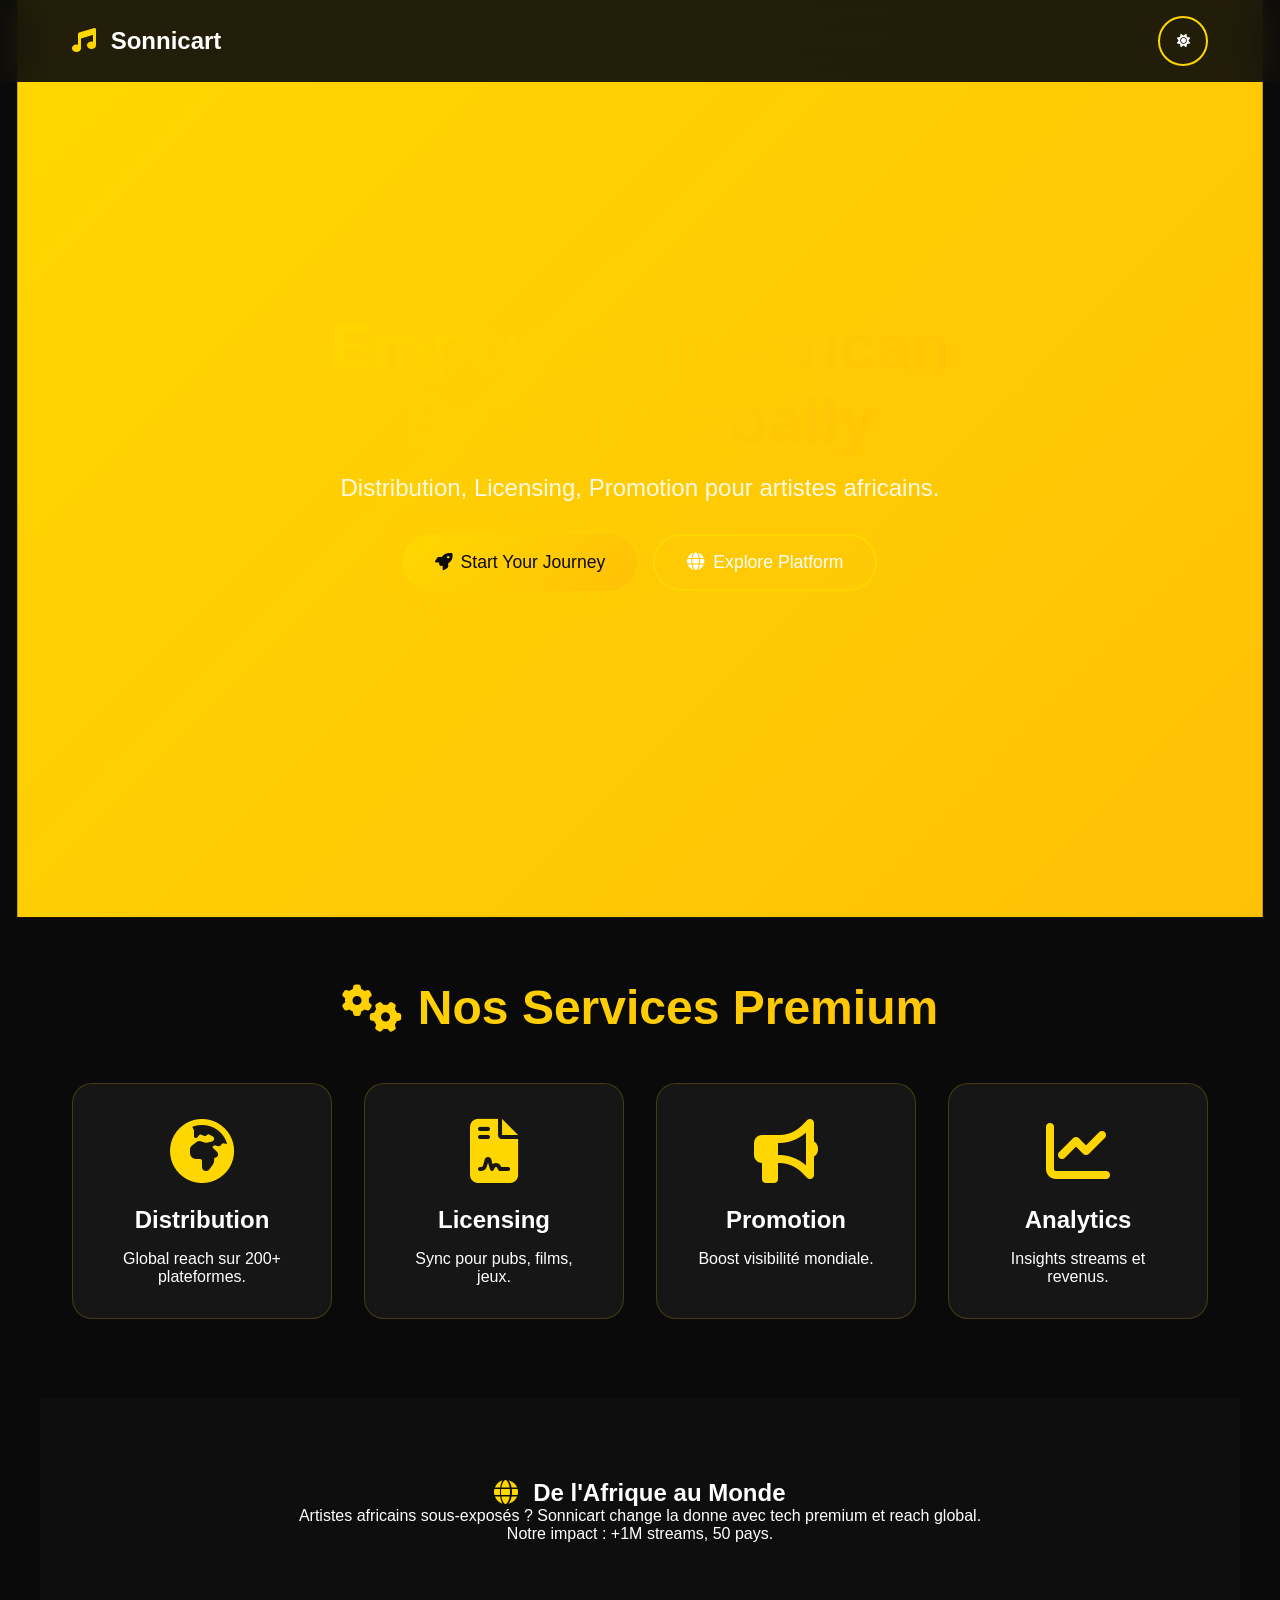
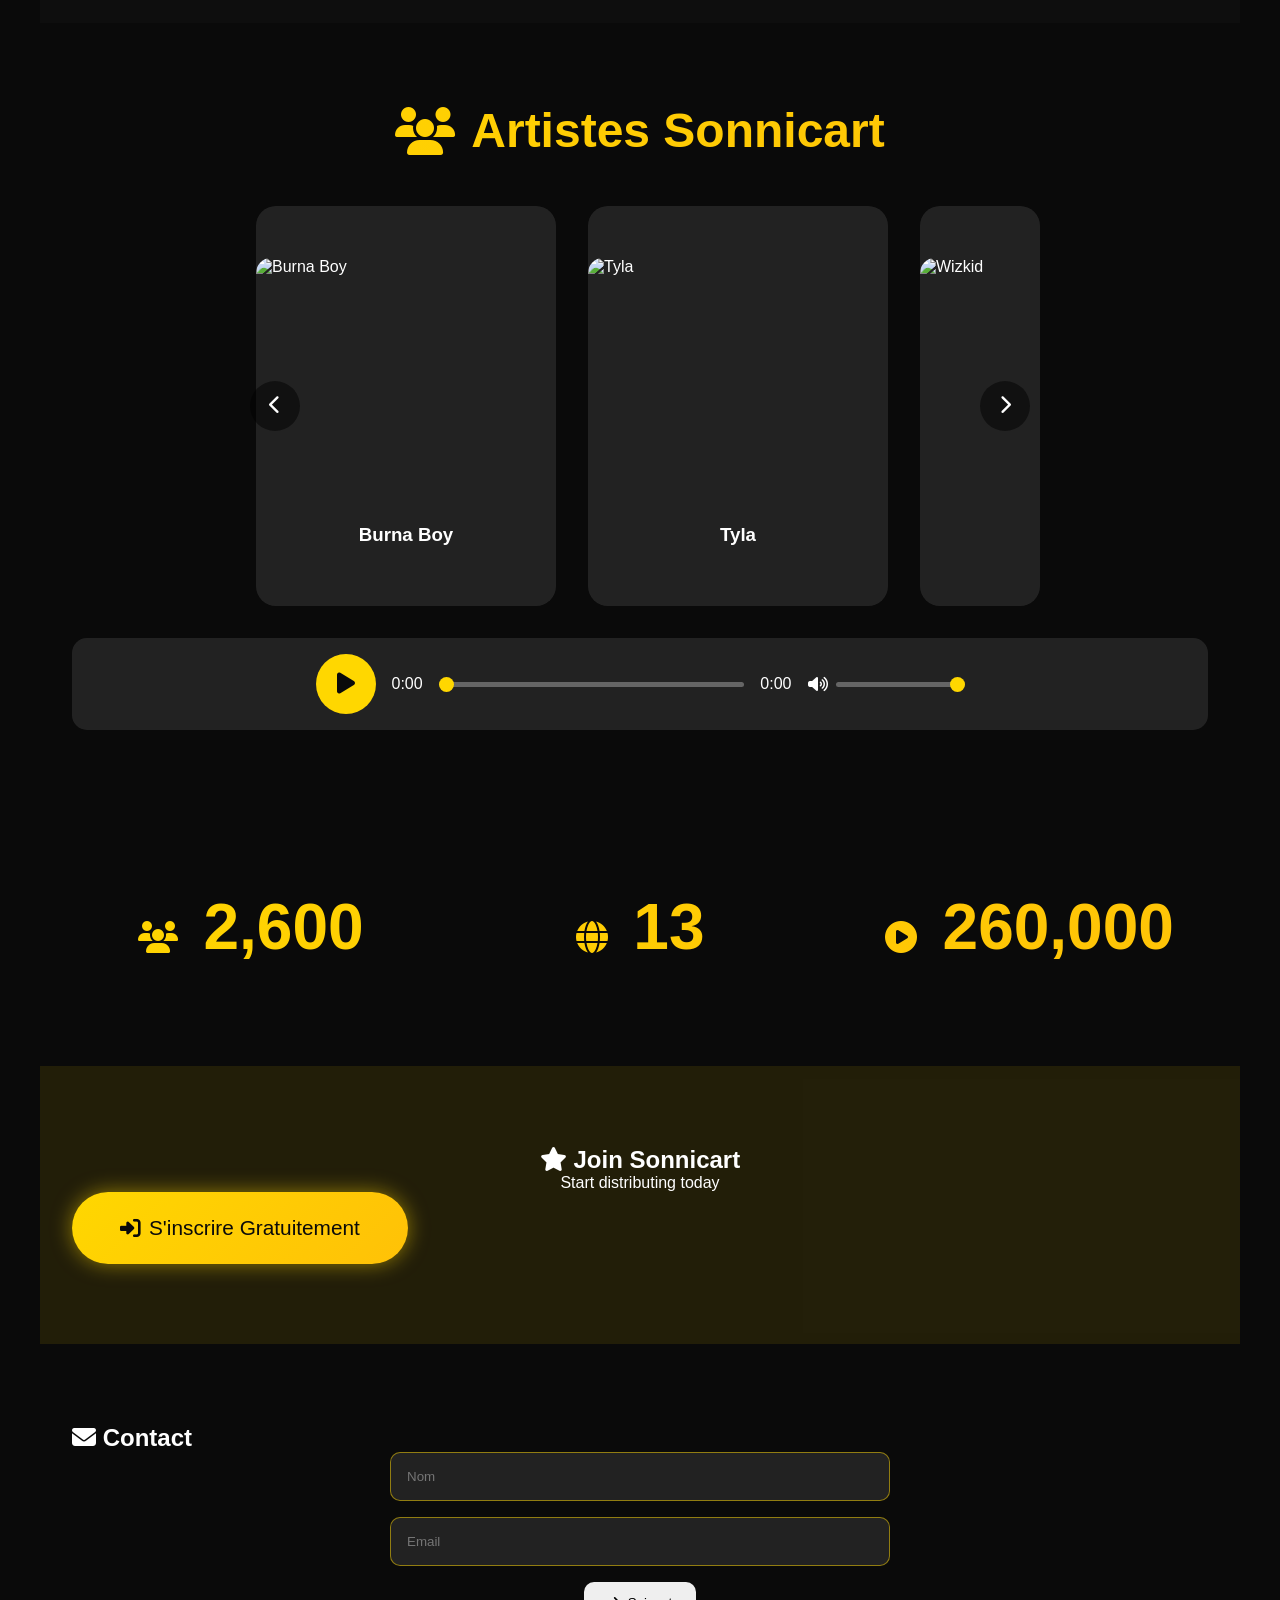
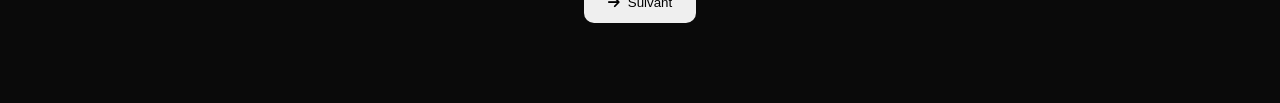
==== index.html @ bd161a3e "1st ok" ====
<!DOCTYPE html>
<html lang="fr">
<head>
    <meta charset="UTF-8">
    <meta name="viewport" content="width=device-width, initial-scale=1.0">
    <title>Sonnicart - Empowering African Sound Globally</title>
    <link rel="stylesheet" href="https://cdnjs.cloudflare.com/ajax/libs/font-awesome/6.5.1/css/all.min.css">
    <link rel="stylesheet" href="style.css">
</head>
<body>
    <!-- Loading Screen -->
    <div id="loader" class="loader">
        <i class="fas fa-music loader-icon"></i>
        <p>Sonnicart Loading...</p>
    </div>

    <!-- Header -->
    <header class="header">
        <div class="header-container">
            <h1 class="logo"><i class="fas fa-music"></i> Sonnicart</h1>
            <button id="themeToggle" class="theme-toggle">
                <i class="fas fa-moon"></i>
            </button>
        </div>
    </header>

    <!-- Hero Section -->
    <section class="hero">
        <div class="hero-bg"></div>
        <div class="hero-content">
            <h1 class="hero-title">Empowering African Sound Globally</h1>
            <p class="hero-subtitle">Distribution, Licensing, Promotion pour artistes africains.</p>
            <div class="hero-cta">
                <button class="btn-primary" onclick="scrollToSection('services')"><i class="fas fa-rocket"></i> Start Your Journey</button>
                <button class="btn-secondary" onclick="scrollToSection('showcase')"><i class="fas fa-globe"></i> Explore Platform</button>
            </div>
        </div>
    </section>

    <!-- Services -->
    <section id="services" class="services">
        <h2 class="section-title"><i class="fas fa-cogs"></i> Nos Services Premium</h2>
        <div class="services-grid">
            <div class="service-card" data-service="Distribution">
                <div class="icon"><i class="fas fa-globe-africa"></i></div>
                <h3>Distribution</h3>
                <p>Global reach sur 200+ plateformes.</p>
            </div>
            <div class="service-card" data-service="Licensing">
                <div class="icon"><i class="fas fa-file-contract"></i></div>
                <h3>Licensing</h3>
                <p>Sync pour pubs, films, jeux.</p>
            </div>
            <div class="service-card" data-service="Promotion">
                <div class="icon"><i class="fas fa-bullhorn"></i></div>
                <h3>Promotion</h3>
                <p>Boost visibilité mondiale.</p>
            </div>
            <div class="service-card" data-service="Analytics">
                <div class="icon"><i class="fas fa-chart-line"></i></div>
                <h3>Analytics</h3>
                <p>Insights streams et revenus.</p>
            </div>
        </div>
    </section>

    <!-- Storytelling -->
    <section class="story">
        <div class="story-content">
            <h2><i class="fas fa-globe"></i> De l'Afrique au Monde</h2>
            <p>Artistes africains sous-exposés ? Sonnicart change la donne avec tech premium et reach global.</p>
            <p>Notre impact : +1M streams, 50 pays.</p>
        </div>
    </section>

    <!-- Showcase -->
    <section id="showcase" class="showcase">
        <h2 class="section-title"><i class="fas fa-users"></i> Artistes Sonnicart</h2>
        <div class="carousel">
            <button class="carousel-prev"><i class="fas fa-chevron-left"></i></button>
            <div class="carousel-track" id="carouselTrack"></div>
            <button class="carousel-next"><i class="fas fa-chevron-right"></i></button>
        </div>
        <div class="audio-player">
            <audio id="audioPlayer" preload="metadata">
                <source src="https://www.soundhelix.com/examples/mp3/SoundHelix-Song-1.mp3" type="audio/mpeg">
            </audio>
            <div class="player-controls">
                <button id="playBtn"><i class="fas fa-play"></i></button>
                <div class="progress">
                    <span id="currentTime">0:00</span>
                    <input type="range" id="progressBar" min="0" max="100" value="0">
                    <span id="duration">0:00</span>
                </div>
                <div class="volume"><i class="fas fa-volume-up"></i><input type="range" id="volumeBar" min="0" max="1" step="0.1" value="1"></div>
            </div>
        </div>
    </section>

    <!-- Stats -->
    <section class="stats">
        <div class="stats-grid">
            <div class="stat">
                <span class="stat-number" data-target="10000"><i class="fas fa-users"></i> 0</span>
                <p>+ Artistes</p>
            </div>
            <div class="stat">
                <span class="stat-number" data-target="50"><i class="fas fa-globe"></i> 0</span>
                <p>+ Pays</p>
            </div>
            <div class="stat">
                <span class="stat-number" data-target="1000000"><i class="fas fa-play-circle"></i> 0</span>
                <p>+ Streams</p>
            </div>
        </div>
    </section>

    <!-- CTA -->
    <section class="cta">
        <h2><i class="fas fa-star"></i> Join Sonnicart</h2>
        <p>Start distributing today</p>
        <button class="btn-primary large"><i class="fas fa-sign-in-alt"></i> S'inscrire Gratuitement</button>
    </section>

    <!-- Contact Form -->
    <section class="contact">
        <h2><i class="fas fa-envelope"></i> Contact</h2>
        <form id="contactForm">
            <div class="step active" data-step="1">
                <input type="text" placeholder="Nom" required>
                <input type="email" placeholder="Email" required>
            </div>
            <div class="step" data-step="2">
                <textarea placeholder="Message" required></textarea>
            </div>
            <div class="form-nav">
                <button type="button" id="prevBtn" style="display:none;"><i class="fas fa-arrow-left"></i> Précédent</button>
                <button type="button" id="nextBtn"><i class="fas fa-arrow-right"></i> Suivant</button>
                <button type="submit" id="submitBtn" style="display:none;"><i class="fas fa-paper-plane"></i> Envoyer</button>
            </div>
        </form>
    </section>

    <script src="script.js"></script>
</body>
</html>
---- style.css ----
:root {
    --gold: #FFD700;
    --gold-grad: linear-gradient(135deg, #FFD700, #FFC107);
    --black: #0A0A0A;
    --white: #FFFFFF;
    --glow: 0 0 20px rgba(255, 215, 0, 0.5);
    --text-primary: #FFFFFF;
    --bg-primary: #0A0A0A;
}
[data-theme="light"] {
    --text-primary: #0A0A0A;
    --bg-primary: #FFFFFF;
    --glow: 0 0 20px rgba(255, 215, 0, 0.3);
}

* { margin: 0; padding: 0; box-sizing: border-box; }
body { 
    font-family: 'Arial', sans-serif; 
    background: var(--bg-primary); 
    color: var(--text-primary); 
    overflow-x: hidden; 
    transition: all 0.3s ease;
}

.loader {
    position: fixed; top: 0; left: 0; width: 100%; height: 100%; background: var(--bg-primary);
    display: flex; flex-direction: column; align-items: center; justify-content: center; z-index: 9999;
    transition: opacity 0.5s ease-out;
}
.loader.hidden { opacity: 0; pointer-events: none; }
.loader-icon { font-size: 4rem; color: var(--gold); animation: spin 1s linear infinite; margin-bottom: 1rem; }
@keyframes spin { from { transform: rotate(0deg); } to { transform: rotate(360deg); } }

.header {
    position: fixed; top: 0; width: 100%; background: rgba(10,10,10,0.9); backdrop-filter: blur(20px);
    z-index: 1000; transition: all 0.3s;
}
[data-theme="light"] .header { background: rgba(255,255,255,0.9); }
.header-container { max-width: 1200px; margin: 0 auto; padding: 1rem 2rem; display: flex; justify-content: space-between; align-items: center; }
.logo { font-size: 1.5rem; font-weight: bold; }
.logo i { color: var(--gold); margin-right: 0.5rem; }
.theme-toggle {
    background: none; border: 2px solid var(--gold); color: var(--text-primary); padding: 0.5rem; border-radius: 50%;
    cursor: pointer; transition: all 0.3s; width: 50px; height: 50px; display: flex; align-items: center; justify-content: center;
}
.theme-toggle:hover { box-shadow: var(--glow); }

.hero { height: 100vh; position: relative; display: flex; align-items: center; justify-content: center; text-align: center; padding-top: 80px; }
.hero-bg {
    position: absolute; top: 0; left: 0; width: 100%; height: 100%;
    background: var(--gold-grad), radial-gradient(circle, rgba(255,215,0,0.1) 0%, transparent 70%);
    animation: bgPulse 10s ease-in-out infinite;
}
@keyframes bgPulse { 0%,100% { opacity: 1; } 50% { opacity: 0.8; transform: scale(1.05); } }
.hero-content { z-index: 2; max-width: 800px; padding: 0 20px; }
.hero-title { 
    font-size: clamp(2.5rem, 5vw, 4rem); 
    background: var(--gold-grad); 
    -webkit-background-clip: text; 
    -webkit-text-fill-color: transparent; 
    margin-bottom: 1rem; 
    animation: slideInUp 1s ease-out; 
}
.hero-subtitle { font-size: 1.5rem; margin-bottom: 2rem; opacity: 0.9; animation: slideInUp 1s ease-out 0.2s both; }
@keyframes slideInUp { from { transform: translateY(50px); opacity: 0; } }
.hero-cta { display: flex; gap: 1rem; justify-content: center; flex-wrap: wrap; }
.btn-primary, .btn-secondary {
    padding: 1rem 2rem; border: none; border-radius: 50px; font-size: 1.1rem; cursor: pointer; transition: all 0.3s;
    display: flex; align-items: center; gap: 0.5rem;
}
.btn-primary { background: var(--gold-grad); color: var(--black); box-shadow: var(--glow); }
.btn-primary:hover { transform: scale(1.05); box-shadow: 0 0 30px rgba(255,215,0,0.8); }
.btn-secondary { background: transparent; color: var(--text-primary); border: 2px solid var(--gold); }
.btn-secondary:hover { background: var(--gold); color: var(--black); }

section { padding: 5rem 2rem; max-width: 1200px; margin: 0 auto; }
.section-title { 
    font-size: 3rem; text-align: center; margin-bottom: 3rem; 
    background: var(--gold-grad); -webkit-background-clip: text; -webkit-text-fill-color: transparent;
    display: flex; align-items: center; justify-content: center; gap: 1rem;
}

.services-grid { display: grid; grid-template-columns: repeat(auto-fit, minmax(250px, 1fr)); gap: 2rem; }
.service-card {
    background: rgba(255,255,255,0.05); backdrop-filter: blur(10px); padding: 2rem; border-radius: 20px; text-align: center;
    border: 1px solid rgba(255,215,0,0.2); transition: all 0.4s; cursor: pointer;
}
.service-card:hover { transform: translateY(-10px) scale(1.02); box-shadow: var(--glow); background: rgba(255,215,0,0.1); }
.service-card .icon { font-size: 4rem; margin-bottom: 1rem; color: var(--gold); }
.service-card h3 { font-size: 1.5rem; margin-bottom: 1rem; }

.story { background: rgba(255,255,255,0.02); text-align: center; }
[data-theme="light"] .story { background: rgba(0,0,0,0.02); }
.story-content { max-width: 800px; margin: 0 auto; }
.story-content i { color: var(--gold); margin-right: 0.5rem; }

.carousel { position: relative; max-width: 800px; margin: 0 auto 2rem; overflow: hidden; border-radius: 20px; }
.carousel-track { display: flex; transition: transform 0.5s ease; }
.carousel-slide {
    min-width: 300px; height: 400px; background: rgba(255,255,255,0.1); margin: 0 1rem; border-radius: 20px;
    display: flex; flex-direction: column; align-items: center; justify-content: center; cursor: pointer;
    transition: all 0.3s;
}
.carousel-slide:hover { transform: scale(1.05); box-shadow: var(--glow); }
.carousel-slide img { width: 100%; height: 250px; object-fit: cover; border-radius: 15px; }
.carousel-slide h3 { margin: 1rem 0 0.5rem; }
.carousel-prev, .carousel-next {
    position: absolute; top: 50%; transform: translateY(-50%); background: rgba(0,0,0,0.5); color: var(--white);
    border: none; width: 50px; height: 50px; border-radius: 50%; cursor: pointer; font-size: 1.2rem;
}
.carousel-prev { left: 10px; } .carousel-next { right: 10px; }

.audio-player { background: rgba(255,255,255,0.1); padding: 1rem; border-radius: 15px; text-align: center; }
.player-controls { display: flex; align-items: center; gap: 1rem; justify-content: center; flex-wrap: wrap; }
#playBtn { font-size: 1.5rem; background: var(--gold); color: var(--black); border: none; border-radius: 50%; width: 60px; height: 60px; cursor: pointer; transition: all 0.3s; }
#playBtn:hover { transform: scale(1.1); }
.progress { display: flex; align-items: center; gap: 1rem; flex: 1; max-width: 400px; }
#progressBar, #volumeBar { flex: 1; height: 5px; background: rgba(255,255,255,0.3); border-radius: 5px; outline: none; appearance: none; }
#progressBar::-webkit-slider-thumb, #volumeBar::-webkit-slider-thumb { appearance: none; width: 15px; height: 15px; background: var(--gold); border-radius: 50%; cursor: pointer; }
.volume { display: flex; align-items: center; gap: 0.5rem; color: var(--text-primary); }

.stats { background: var(--gold-grad); -webkit-background-clip: text; -webkit-text-fill-color: transparent; text-align: center; }
.stats-grid { display: grid; grid-template-columns: repeat(auto-fit, minmax(150px, 1fr)); gap: 2rem; }
.stat-number { font-size: 4rem; font-weight: bold; display: block; }
.stat-number i { font-size: 2rem; margin-right: 0.5rem; }
.stat p { font-size: 1.2rem; opacity: 0.9; }

.cta { text-align: center; background: rgba(255,215,0,0.1); }
.cta .large { padding: 1.5rem 3rem; font-size: 1.3rem; }

.contact form { max-width: 500px; margin: 0 auto; }
.step { display: none; }
.step.active { display: block; }
.step input, .step textarea { 
    width: 100%; padding: 1rem; margin-bottom: 1rem; border: 1px solid rgba(255,215,0,0.5); 
    border-radius: 10px; background: rgba(255,255,255,0.1); color: var(--text-primary); 
    transition: all 0.3s;
}
.step input:focus, .step textarea:focus { box-shadow: var(--glow); outline: none; }
.form-nav { display: flex; gap: 1rem; justify-content: center; }
.form-nav button { padding: 0.8rem 1.5rem; border: none; border-radius: 10px; cursor: pointer; display: flex; align-items: center; gap: 0.5rem; }

@media (max-width: 768px) { 
    section { padding: 3rem 1rem; } 
    .header-container { padding: 1rem; }
    .hero { padding-top: 70px; }
}
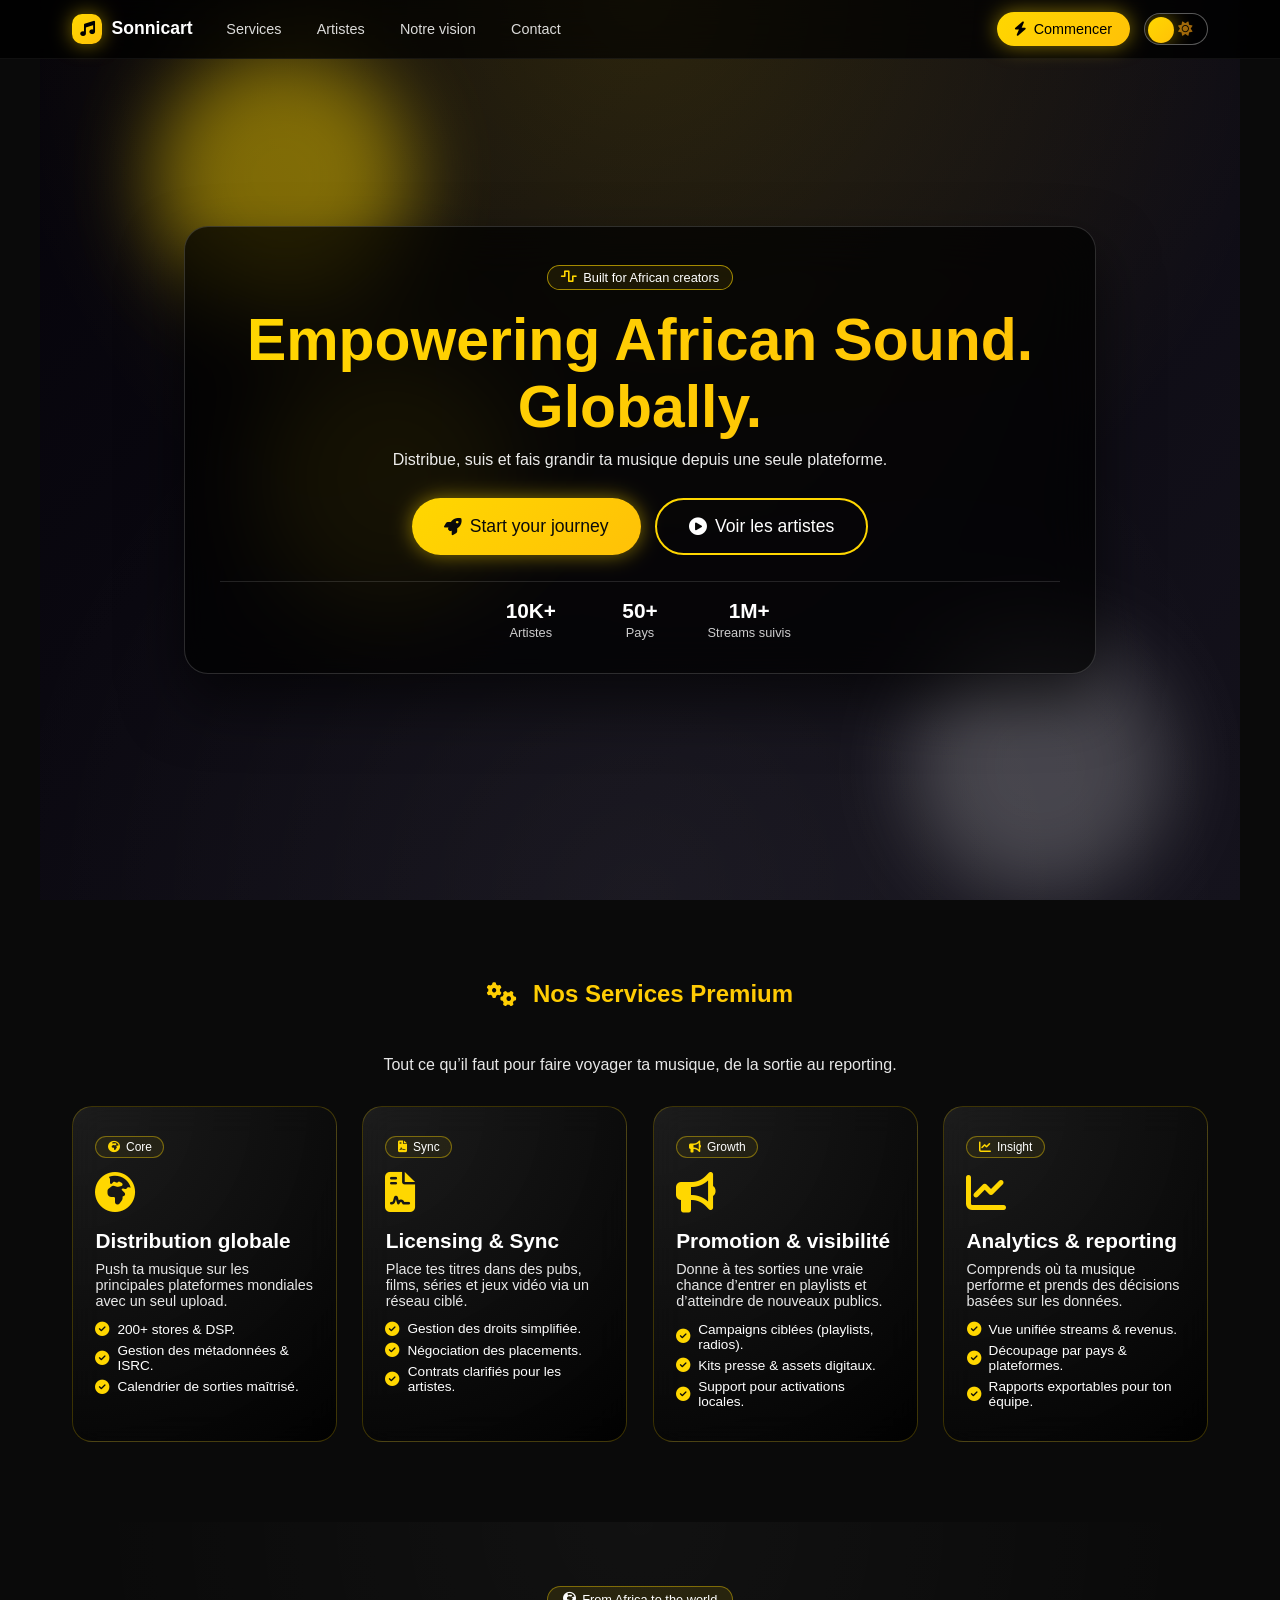
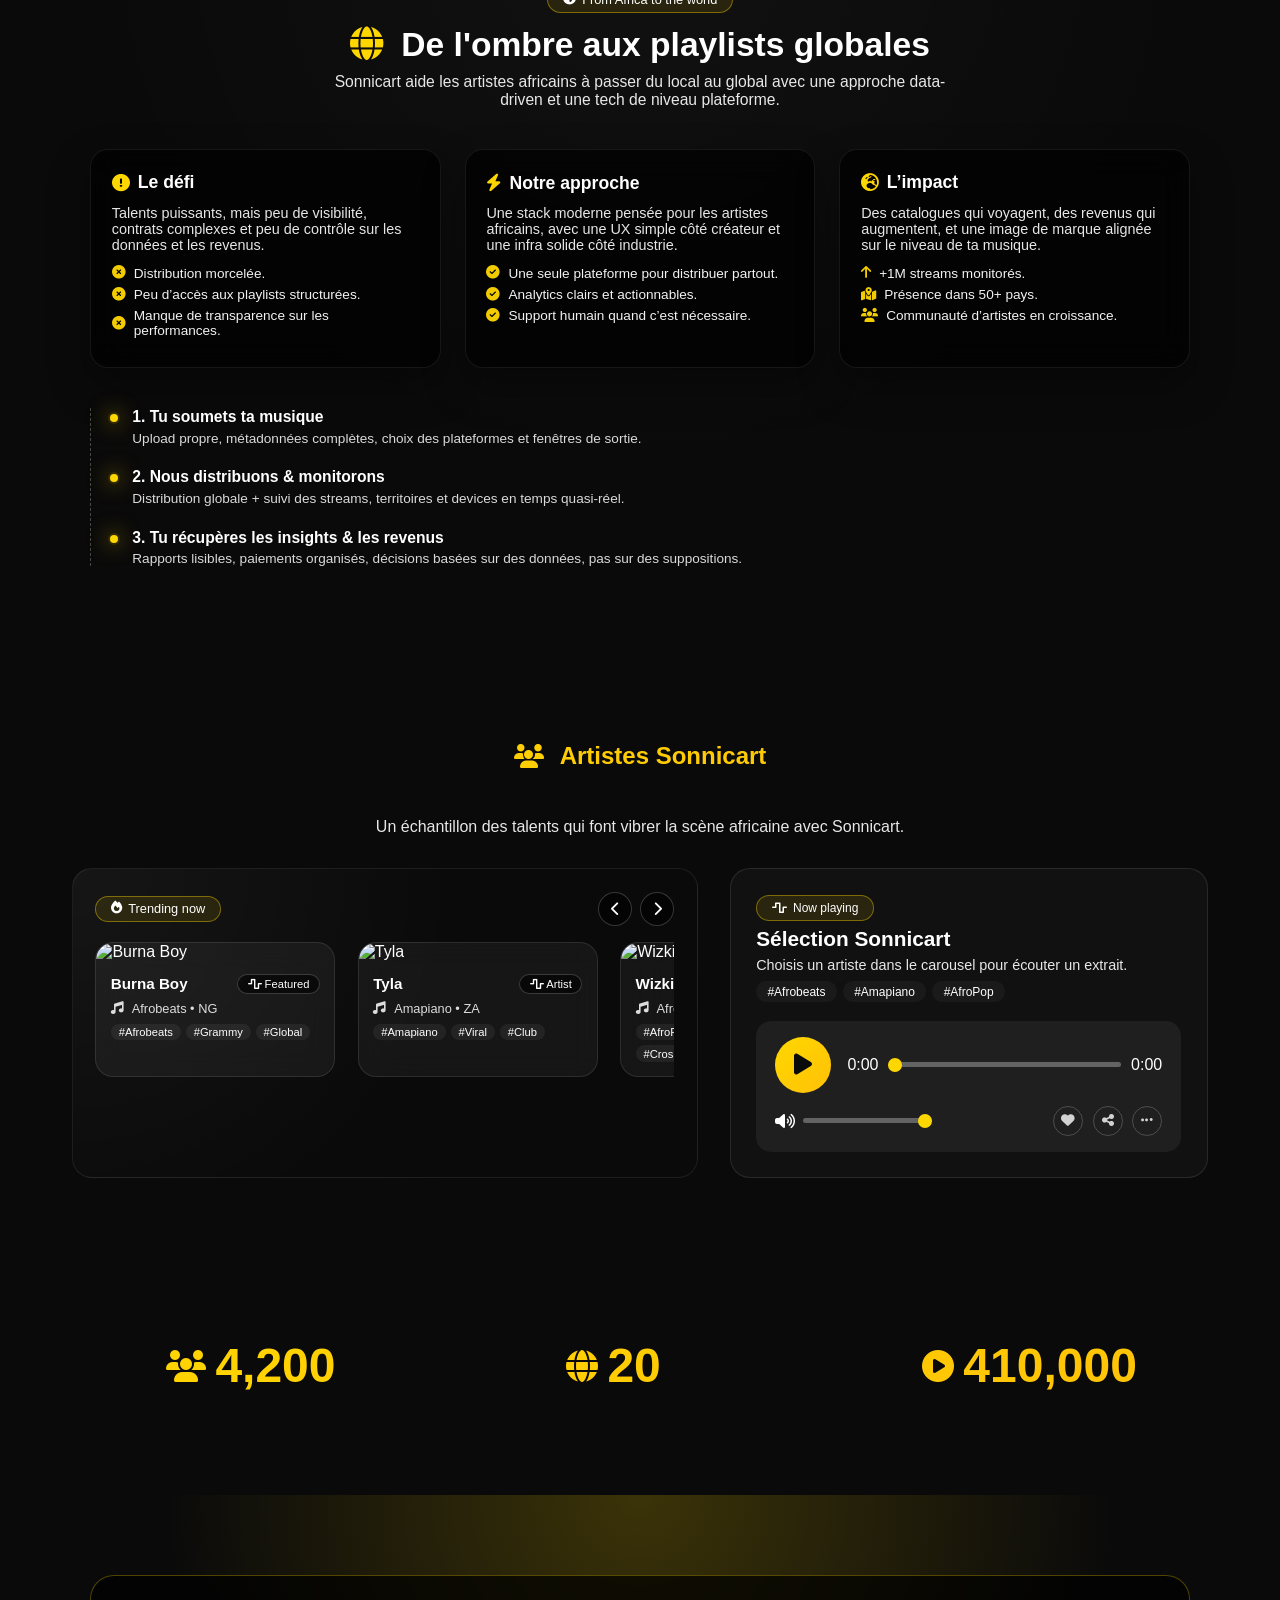
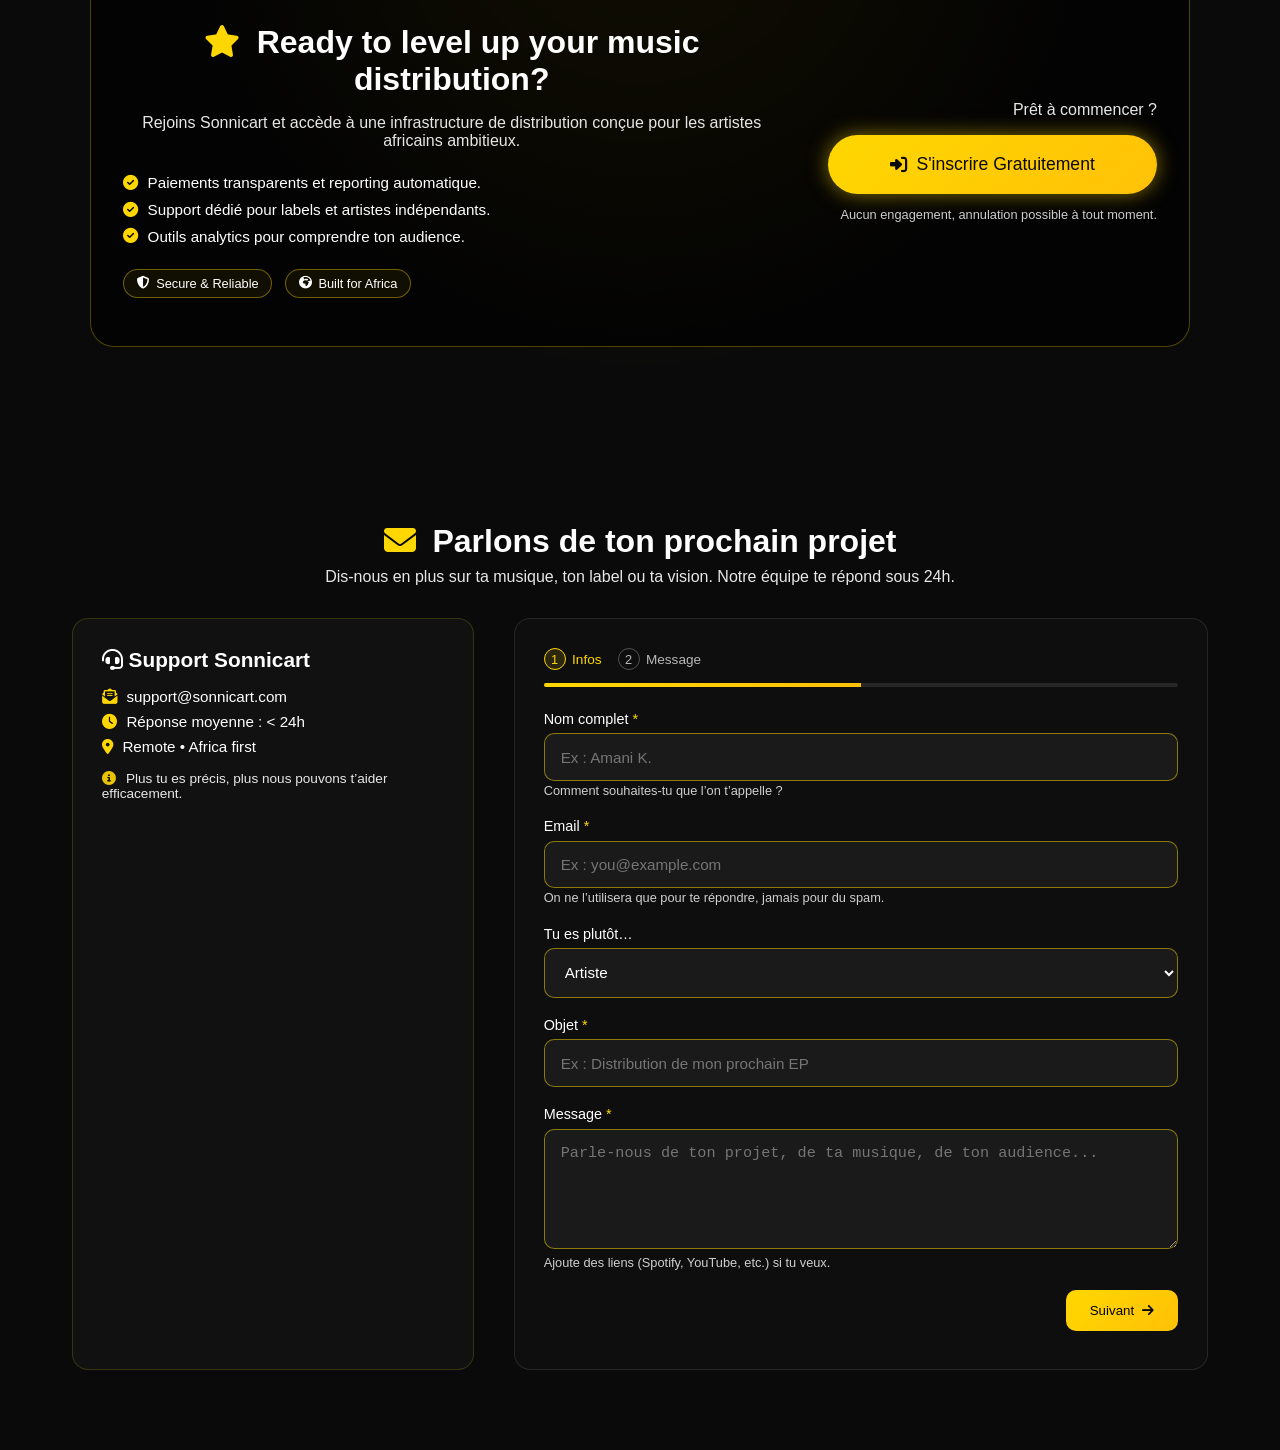
==== commit 67235ede: "2nd commit ok" ====
--- a/index.html
+++ b/index.html
@@ -16,100 +16,327 @@
 
     <!-- Header -->
     <header class="header">
-        <div class="header-container">
-            <h1 class="logo"><i class="fas fa-music"></i> Sonnicart</h1>
-            <button id="themeToggle" class="theme-toggle">
-                <i class="fas fa-moon"></i>
-            </button>
-        </div>
+    <div class="header-container">
+        <div class="header-left">
+        <h1 class="logo">
+            <span class="logo-mark"><i class="fas fa-music"></i></span>
+            <span class="logo-text">Sonnicart</span>
+        </h1>
+        <nav class="nav-links">
+            <button class="nav-link" onclick="scrollToSection('services')">Services</button>
+            <button class="nav-link" onclick="scrollToSection('showcase')">Artistes</button>
+            <button class="nav-link" onclick="scrollToSection('story')">Notre vision</button>
+            <button class="nav-link" onclick="scrollToSection('contact')">Contact</button>
+        </nav>
+        </div>
+
+        <div class="header-right">
+        <button class="nav-cta" onclick="scrollToSection('services')">
+            <i class="fas fa-bolt"></i> Commencer
+        </button>
+        <button id="themeToggle" class="theme-toggle">
+            <span class="theme-icon theme-icon-moon"><i class="fas fa-moon"></i></span>
+            <span class="theme-icon theme-icon-sun"><i class="fas fa-sun"></i></span>
+            <span class="theme-toggle-thumb"></span>
+        </button>
+
+        <!-- Bouton nav mobile (vinyle) -->
+        <button id="mobileNavToggle" class="mobile-nav-toggle">
+            <span class="vinyl">
+            <span class="vinyl-center"></span>
+            <span class="vinyl-line vinyl-line-1"></span>
+            <span class="vinyl-line vinyl-line-2"></span>
+            </span>
+        </button>
+        </div>
+    </div>
+
+    <!-- Menu mobile slide-in -->
+    <div id="mobileNav" class="mobile-nav">
+        <div class="mobile-nav-inner">
+        <div class="mobile-nav-header">
+            <span class="mobile-logo">
+            <i class="fas fa-music"></i> Sonnicart
+            </span>
+            <button id="mobileNavClose" class="mobile-nav-close">
+            <i class="fas fa-times"></i>
+            </button>
+        </div>
+        <nav class="mobile-nav-links">
+            <button class="mobile-nav-link" onclick="mobileNavigate('services')">Services</button>
+            <button class="mobile-nav-link" onclick="mobileNavigate('showcase')">Artistes</button>
+            <button class="mobile-nav-link" onclick="mobileNavigate('story')">Notre vision</button>
+            <button class="mobile-nav-link" onclick="mobileNavigate('contact')">Contact</button>
+        </nav>
+        <button class="mobile-nav-cta" onclick="mobileNavigate('services')">
+            <i class="fas fa-bolt"></i> Commencer avec Sonnicart
+        </button>
+        </div>
+    </div>
     </header>
-
     <!-- Hero Section -->
     <section class="hero">
-        <div class="hero-bg"></div>
-        <div class="hero-content">
-            <h1 class="hero-title">Empowering African Sound Globally</h1>
-            <p class="hero-subtitle">Distribution, Licensing, Promotion pour artistes africains.</p>
-            <div class="hero-cta">
-                <button class="btn-primary" onclick="scrollToSection('services')"><i class="fas fa-rocket"></i> Start Your Journey</button>
-                <button class="btn-secondary" onclick="scrollToSection('showcase')"><i class="fas fa-globe"></i> Explore Platform</button>
-            </div>
-        </div>
+    <div class="hero-bg"></div>
+
+    <!-- Blobs décoratifs -->
+    <div class="hero-blob hero-blob-1"></div>
+    <div class="hero-blob hero-blob-2"></div>
+    <div class="hero-blob hero-blob-3"></div>
+
+    <div class="hero-content">
+        <div class="hero-card">
+        <span class="hero-pill">
+            <i class="fas fa-wave-square"></i> Built for African creators
+        </span>
+        <h1 class="hero-title">Empowering African Sound. Globally.</h1>
+        <p class="hero-subtitle">
+            Distribue, suis et fais grandir ta musique depuis une seule plateforme.
+        </p>
+
+        <div class="hero-cta">
+            <button class="btn-primary" onclick="scrollToSection('services')">
+            <i class="fas fa-rocket"></i> Start your journey
+            </button>
+            <button class="btn-secondary" onclick="scrollToSection('showcase')">
+            <i class="fas fa-play-circle"></i> Voir les artistes
+            </button>
+        </div>
+
+        <div class="hero-metrics">
+            <div class="metric">
+            <span class="metric-value">10K+</span>
+            <span class="metric-label">Artistes</span>
+            </div>
+            <div class="metric">
+            <span class="metric-value">50+</span>
+            <span class="metric-label">Pays</span>
+            </div>
+            <div class="metric">
+            <span class="metric-value">1M+</span>
+            <span class="metric-label">Streams suivis</span>
+            </div>
+        </div>
+        </div>
+    </div>
     </section>
 
     <!-- Services -->
     <section id="services" class="services">
-        <h2 class="section-title"><i class="fas fa-cogs"></i> Nos Services Premium</h2>
-        <div class="services-grid">
-            <div class="service-card" data-service="Distribution">
-                <div class="icon"><i class="fas fa-globe-africa"></i></div>
-                <h3>Distribution</h3>
-                <p>Global reach sur 200+ plateformes.</p>
-            </div>
-            <div class="service-card" data-service="Licensing">
-                <div class="icon"><i class="fas fa-file-contract"></i></div>
-                <h3>Licensing</h3>
-                <p>Sync pour pubs, films, jeux.</p>
-            </div>
-            <div class="service-card" data-service="Promotion">
-                <div class="icon"><i class="fas fa-bullhorn"></i></div>
-                <h3>Promotion</h3>
-                <p>Boost visibilité mondiale.</p>
-            </div>
-            <div class="service-card" data-service="Analytics">
-                <div class="icon"><i class="fas fa-chart-line"></i></div>
-                <h3>Analytics</h3>
-                <p>Insights streams et revenus.</p>
-            </div>
-        </div>
+    <div class="services-header">
+        <h2 class="section-title">
+        <i class="fas fa-cogs"></i> Nos Services Premium
+        </h2>
+        <p>Tout ce qu’il faut pour faire voyager ta musique, de la sortie au reporting.</p>
+    </div>
+
+    <div class="services-grid">
+        <div class="service-card" data-service="Distribution">
+        <div class="service-pill"><i class="fas fa-globe-africa"></i> Core</div>
+        <div class="icon"><i class="fas fa-globe-africa"></i></div>
+        <h3>Distribution globale</h3>
+        <p>Push ta musique sur les principales plateformes mondiales avec un seul upload.</p>
+        <ul class="service-points">
+            <li><i class="fas fa-check-circle"></i> 200+ stores & DSP.</li>
+            <li><i class="fas fa-check-circle"></i> Gestion des métadonnées & ISRC.</li>
+            <li><i class="fas fa-check-circle"></i> Calendrier de sorties maîtrisé.</li>
+        </ul>
+        </div>
+
+        <div class="service-card" data-service="Licensing">
+        <div class="service-pill"><i class="fas fa-file-contract"></i> Sync</div>
+        <div class="icon"><i class="fas fa-file-contract"></i></div>
+        <h3>Licensing & Sync</h3>
+        <p>Place tes titres dans des pubs, films, séries et jeux vidéo via un réseau ciblé.</p>
+        <ul class="service-points">
+            <li><i class="fas fa-check-circle"></i> Gestion des droits simplifiée.</li>
+            <li><i class="fas fa-check-circle"></i> Négociation des placements.</li>
+            <li><i class="fas fa-check-circle"></i> Contrats clarifiés pour les artistes.</li>
+        </ul>
+        </div>
+
+        <div class="service-card" data-service="Promotion">
+        <div class="service-pill"><i class="fas fa-bullhorn"></i> Growth</div>
+        <div class="icon"><i class="fas fa-bullhorn"></i></div>
+        <h3>Promotion & visibilité</h3>
+        <p>Donne à tes sorties une vraie chance d’entrer en playlists et d’atteindre de nouveaux publics.</p>
+        <ul class="service-points">
+            <li><i class="fas fa-check-circle"></i> Campaigns ciblées (playlists, radios).</li>
+            <li><i class="fas fa-check-circle"></i> Kits presse & assets digitaux.</li>
+            <li><i class="fas fa-check-circle"></i> Support pour activations locales.</li>
+        </ul>
+        </div>
+
+        <div class="service-card" data-service="Analytics">
+        <div class="service-pill"><i class="fas fa-chart-line"></i> Insight</div>
+        <div class="icon"><i class="fas fa-chart-line"></i></div>
+        <h3>Analytics & reporting</h3>
+        <p>Comprends où ta musique performe et prends des décisions basées sur les données.</p>
+        <ul class="service-points">
+            <li><i class="fas fa-check-circle"></i> Vue unifiée streams & revenus.</li>
+            <li><i class="fas fa-check-circle"></i> Découpage par pays & plateformes.</li>
+            <li><i class="fas fa-check-circle"></i> Rapports exportables pour ton équipe.</li>
+        </ul>
+        </div>
+    </div>
     </section>
 
     <!-- Storytelling -->
     <section class="story">
-        <div class="story-content">
-            <h2><i class="fas fa-globe"></i> De l'Afrique au Monde</h2>
-            <p>Artistes africains sous-exposés ? Sonnicart change la donne avec tech premium et reach global.</p>
-            <p>Notre impact : +1M streams, 50 pays.</p>
-        </div>
+    <div class="story-inner">
+        <div class="story-header">
+        <span class="pill"><i class="fas fa-globe-africa"></i> From Africa to the world</span>
+        <h2><i class="fas fa-globe"></i> De l'ombre aux playlists globales</h2>
+        <p>
+            Sonnicart aide les artistes africains à passer du local au global avec une approche data-driven et une tech de niveau plateforme.
+        </p>
+        </div>
+
+        <div class="story-grid">
+        <div class="story-card">
+            <h3><i class="fas fa-exclamation-circle"></i> Le défi</h3>
+            <p>Talents puissants, mais peu de visibilité, contrats complexes et peu de contrôle sur les données et les revenus.</p>
+            <ul>
+            <li><i class="fas fa-times-circle"></i> Distribution morcelée.</li>
+            <li><i class="fas fa-times-circle"></i> Peu d’accès aux playlists structurées.</li>
+            <li><i class="fas fa-times-circle"></i> Manque de transparence sur les performances.</li>
+            </ul>
+        </div>
+
+        <div class="story-card">
+            <h3><i class="fas fa-bolt"></i> Notre approche</h3>
+            <p>Une stack moderne pensée pour les artistes africains, avec une UX simple côté créateur et une infra solide côté industrie.</p>
+            <ul>
+            <li><i class="fas fa-check-circle"></i> Une seule plateforme pour distribuer partout.</li>
+            <li><i class="fas fa-check-circle"></i> Analytics clairs et actionnables.</li>
+            <li><i class="fas fa-check-circle"></i> Support humain quand c’est nécessaire.</li>
+            </ul>
+        </div>
+
+        <div class="story-card">
+            <h3><i class="fas fa-globe-europe"></i> L’impact</h3>
+            <p>Des catalogues qui voyagent, des revenus qui augmentent, et une image de marque alignée sur le niveau de ta musique.</p>
+            <ul>
+            <li><i class="fas fa-arrow-up"></i> +1M streams monitorés.</li>
+            <li><i class="fas fa-map-marked-alt"></i> Présence dans 50+ pays.</li>
+            <li><i class="fas fa-users"></i> Communauté d’artistes en croissance.</li>
+            </ul>
+        </div>
+        </div>
+
+        <div class="story-timeline">
+        <div class="timeline-step">
+            <span class="dot"></span>
+            <div class="timeline-content">
+            <h4>1. Tu soumets ta musique</h4>
+            <p>Upload propre, métadonnées complètes, choix des plateformes et fenêtres de sortie.</p>
+            </div>
+        </div>
+        <div class="timeline-step">
+            <span class="dot"></span>
+            <div class="timeline-content">
+            <h4>2. Nous distribuons & monitorons</h4>
+            <p>Distribution globale + suivi des streams, territoires et devices en temps quasi-réel.</p>
+            </div>
+        </div>
+        <div class="timeline-step">
+            <span class="dot"></span>
+            <div class="timeline-content">
+            <h4>3. Tu récupères les insights & les revenus</h4>
+            <p>Rapports lisibles, paiements organisés, décisions basées sur des données, pas sur des suppositions.</p>
+            </div>
+        </div>
+        </div>
+    </div>
     </section>
 
     <!-- Showcase -->
     <section id="showcase" class="showcase">
-        <h2 class="section-title"><i class="fas fa-users"></i> Artistes Sonnicart</h2>
-        <div class="carousel">
+    <div class="showcase-header">
+        <h2 class="section-title">
+        <i class="fas fa-users"></i> Artistes Sonnicart
+        </h2>
+        <p>Un échantillon des talents qui font vibrer la scène africaine avec Sonnicart.</p>
+    </div>
+
+    <div class="showcase-layout">
+        <div class="carousel-wrapper">
+        <div class="carousel-header">
+            <span class="pill"><i class="fas fa-fire"></i> Trending now</span>
+            <div class="carousel-nav">
             <button class="carousel-prev"><i class="fas fa-chevron-left"></i></button>
-            <div class="carousel-track" id="carouselTrack"></div>
             <button class="carousel-next"><i class="fas fa-chevron-right"></i></button>
-        </div>
+            </div>
+        </div>
+
+        <div class="carousel" id="artistCarousel">
+            <div class="carousel-track" id="carouselTrack">
+            <!-- Slides injectées en JS -->
+            </div>
+        </div>
+        </div>
+
+        <div class="player-panel">
+        <div class="player-meta">
+            <span class="pill pill-small"><i class="fas fa-wave-square"></i> Now playing</span>
+            <h3 id="currentTrackTitle">Sélection Sonnicart</h3>
+            <p id="currentTrackArtist">Choisis un artiste dans le carousel pour écouter un extrait.</p>
+            <div class="player-tags" id="currentTrackTags">
+            <span>#Afrobeats</span>
+            <span>#Amapiano</span>
+            <span>#AfroPop</span>
+            </div>
+        </div>
+
         <div class="audio-player">
             <audio id="audioPlayer" preload="metadata">
-                <source src="https://www.soundhelix.com/examples/mp3/SoundHelix-Song-1.mp3" type="audio/mpeg">
+            <source src="https://www.soundhelix.com/examples/mp3/SoundHelix-Song-1.mp3" type="audio/mpeg">
             </audio>
             <div class="player-controls">
-                <button id="playBtn"><i class="fas fa-play"></i></button>
-                <div class="progress">
-                    <span id="currentTime">0:00</span>
-                    <input type="range" id="progressBar" min="0" max="100" value="0">
-                    <span id="duration">0:00</span>
-                </div>
-                <div class="volume"><i class="fas fa-volume-up"></i><input type="range" id="volumeBar" min="0" max="1" step="0.1" value="1"></div>
-            </div>
-        </div>
+            <button id="playBtn"><i class="fas fa-play"></i></button>
+            <div class="progress">
+                <span id="currentTime">0:00</span>
+                <input type="range" id="progressBar" min="0" max="100" value="0">
+                <span id="duration">0:00</span>
+            </div>
+            </div>
+            <div class="player-bottom">
+            <div class="volume">
+                <i class="fas fa-volume-up"></i>
+                <input type="range" id="volumeBar" min="0" max="1" step="0.1" value="1">
+            </div>
+            <div class="player-extra">
+                <span><i class="fas fa-heart"></i></span>
+                <span><i class="fas fa-share-alt"></i></span>
+                <span><i class="fas fa-ellipsis-h"></i></span>
+            </div>
+            </div>
+        </div>
+        </div>
+    </div>
     </section>
 
     <!-- Stats -->
     <section class="stats">
         <div class="stats-grid">
             <div class="stat">
-                <span class="stat-number" data-target="10000"><i class="fas fa-users"></i> 0</span>
+                <div class="stat-top">
+                    <span class="stat-icon"><i class="fas fa-users"></i></span>
+                    <span class="stat-number" data-target="10000">0</span>
+                </div>
                 <p>+ Artistes</p>
             </div>
             <div class="stat">
-                <span class="stat-number" data-target="50"><i class="fas fa-globe"></i> 0</span>
+                <div class="stat-top">
+                    <span class="stat-icon"><i class="fas fa-globe"></i></span>
+                    <span class="stat-number" data-target="50">0</span>
+                </div>
                 <p>+ Pays</p>
             </div>
             <div class="stat">
-                <span class="stat-number" data-target="1000000"><i class="fas fa-play-circle"></i> 0</span>
+                <div class="stat-top">
+                    <span class="stat-icon"><i class="fas fa-play-circle"></i></span>
+                    <span class="stat-number" data-target="1000000">0</span>
+                </div>
                 <p>+ Streams</p>
             </div>
         </div>
@@ -117,28 +344,108 @@
 
     <!-- CTA -->
     <section class="cta">
-        <h2><i class="fas fa-star"></i> Join Sonnicart</h2>
-        <p>Start distributing today</p>
-        <button class="btn-primary large"><i class="fas fa-sign-in-alt"></i> S'inscrire Gratuitement</button>
+    <div class="cta-inner">
+        <div class="cta-copy">
+        <h2><i class="fas fa-star"></i> Ready to level up your music distribution?</h2>
+        <p>Rejoins Sonnicart et accède à une infrastructure de distribution conçue pour les artistes africains ambitieux.</p>
+        <ul class="cta-list">
+            <li><i class="fas fa-check-circle"></i> Paiements transparents et reporting automatique.</li>
+            <li><i class="fas fa-check-circle"></i> Support dédié pour labels et artistes indépendants.</li>
+            <li><i class="fas fa-check-circle"></i> Outils analytics pour comprendre ton audience.</li>
+        </ul>
+        <div class="cta-badges">
+            <span><i class="fas fa-shield-alt"></i> Secure & Reliable</span>
+            <span><i class="fas fa-globe-africa"></i> Built for Africa</span>
+        </div>
+        </div>
+        <div class="cta-action">
+        <p class="cta-subtitle">Prêt à commencer ?</p>
+        <button class="btn-primary large">
+            <i class="fas fa-sign-in-alt"></i> S'inscrire Gratuitement
+        </button>
+        <p class="cta-note">Aucun engagement, annulation possible à tout moment.</p>
+        </div>
+    </div>
     </section>
 
     <!-- Contact Form -->
     <section class="contact">
-        <h2><i class="fas fa-envelope"></i> Contact</h2>
+    <div class="contact-header">
+        <h2><i class="fas fa-envelope"></i> Parlons de ton prochain projet</h2>
+        <p>Dis-nous en plus sur ta musique, ton label ou ta vision. Notre équipe te répond sous 24h.</p>
+    </div>
+
+    <div class="contact-layout">
+        <div class="contact-info">
+        <h3><i class="fas fa-headset"></i> Support Sonnicart</h3>
+        <ul>
+            <li><i class="fas fa-envelope-open-text"></i> support@sonnicart.com</li>
+            <li><i class="fas fa-clock"></i> Réponse moyenne : &lt; 24h</li>
+            <li><i class="fas fa-map-marker-alt"></i> Remote • Africa first</li>
+        </ul>
+        <p class="contact-tip"><i class="fas fa-info-circle"></i> Plus tu es précis, plus nous pouvons t’aider efficacement.</p>
+        </div>
+
+        <div class="contact-form-wrapper">
+        <div class="form-steps-indicator">
+            <div class="step-dot active" data-step-dot="1"><span>1</span> Infos</div>
+            <div class="step-dot" data-step-dot="2"><span>2</span> Message</div>
+        </div>
+        <div class="form-progress">
+            <div class="form-progress-bar" id="formProgressBar"></div>
+        </div>
+
         <form id="contactForm">
             <div class="step active" data-step="1">
-                <input type="text" placeholder="Nom" required>
-                <input type="email" placeholder="Email" required>
-            </div>
+            <div class="field-group">
+                <label>Nom complet <span>*</span></label>
+                <input type="text" id="nameInput" placeholder="Ex : Amani K." required>
+                <small class="field-hint">Comment souhaites-tu que l’on t’appelle ?</small>
+            </div>
+            <div class="field-group">
+                <label>Email <span>*</span></label>
+                <input type="email" id="emailInput" placeholder="Ex : you@example.com" required>
+                <small class="field-hint">On ne l’utilisera que pour te répondre, jamais pour du spam.</small>
+            </div>
+            <div class="field-group">
+                <label>Tu es plutôt…</label>
+                <select id="roleSelect">
+                <option value="artist">Artiste</option>
+                <option value="label">Label</option>
+                <option value="manager">Manager</option>
+                <option value="other">Autre</option>
+                </select>
+            </div>
+            </div>
+
             <div class="step" data-step="2">
-                <textarea placeholder="Message" required></textarea>
-            </div>
+            <div class="field-group">
+                <label>Objet <span>*</span></label>
+                <input type="text" id="subjectInput" placeholder="Ex : Distribution de mon prochain EP" required>
+            </div>
+            <div class="field-group">
+                <label>Message <span>*</span></label>
+                <textarea id="messageInput" placeholder="Parle-nous de ton projet, de ta musique, de ton audience..." required></textarea>
+                <small class="field-hint">Ajoute des liens (Spotify, YouTube, etc.) si tu veux.</small>
+            </div>
+            </div>
+
             <div class="form-nav">
-                <button type="button" id="prevBtn" style="display:none;"><i class="fas fa-arrow-left"></i> Précédent</button>
-                <button type="button" id="nextBtn"><i class="fas fa-arrow-right"></i> Suivant</button>
-                <button type="submit" id="submitBtn" style="display:none;"><i class="fas fa-paper-plane"></i> Envoyer</button>
-            </div>
+            <button type="button" id="prevBtn" style="display:none;">
+                <i class="fas fa-arrow-left"></i> Précédent
+            </button>
+            <button type="button" id="nextBtn">
+                Suivant <i class="fas fa-arrow-right"></i>
+            </button>
+            <button type="submit" id="submitBtn" style="display:none;">
+                <i class="fas fa-paper-plane"></i> Envoyer
+            </button>
+            </div>
+
+            <p id="formStatus" class="form-status"></p>
         </form>
+        </div>
+    </div>
     </section>
 
     <script src="script.js"></script>
--- a/style.css
+++ b/style.css
@@ -31,39 +31,561 @@
 .loader-icon { font-size: 4rem; color: var(--gold); animation: spin 1s linear infinite; margin-bottom: 1rem; }
 @keyframes spin { from { transform: rotate(0deg); } to { transform: rotate(360deg); } }
 
+/* ================== Header ================== */
 .header {
-    position: fixed; top: 0; width: 100%; background: rgba(10,10,10,0.9); backdrop-filter: blur(20px);
-    z-index: 1000; transition: all 0.3s;
-}
-[data-theme="light"] .header { background: rgba(255,255,255,0.9); }
-.header-container { max-width: 1200px; margin: 0 auto; padding: 1rem 2rem; display: flex; justify-content: space-between; align-items: center; }
-.logo { font-size: 1.5rem; font-weight: bold; }
-.logo i { color: var(--gold); margin-right: 0.5rem; }
+  position: fixed;
+  top: 0;
+  width: 100%;
+  z-index: 1000;
+  transition: all 0.3s;
+  backdrop-filter: blur(20px);
+}
+
+.header-container {
+  max-width: 1200px;
+  margin: 0 auto;
+  padding: 0.75rem 2rem;
+  display: flex;
+  justify-content: space-between;
+  align-items: center;
+}
+
+/* Fond selon thème + scroll */
+.header {
+  background: radial-gradient(circle at top, rgba(0,0,0,0.65), rgba(0,0,0,0.85));
+  border-bottom: 1px solid rgba(255,255,255,0.06);
+}
+
+[data-theme="light"] .header {
+  background: rgba(255,255,255,0.9);
+  border-bottom: 1px solid rgba(15,15,30,0.06);
+}
+
+.header.scrolled {
+  background: rgba(5,5,10,0.96);
+  box-shadow: 0 12px 30px rgba(0,0,0,0.55);
+}
+
+[data-theme="light"] .header.scrolled {
+  background: rgba(255,255,255,0.98);
+  box-shadow: 0 12px 30px rgba(10,10,30,0.18);
+}
+
+/* Logo */
+.header-left {
+  display: flex;
+  align-items: center;
+  gap: 1.5rem;
+}
+
+.logo {
+  display: flex;
+  align-items: center;
+  gap: 0.6rem;
+  font-size: 1.1rem;
+  font-weight: 600;
+}
+
+.logo-mark {
+  width: 30px;
+  height: 30px;
+  border-radius: 10px;
+  background: var(--gold-grad);
+  display: flex;
+  align-items: center;
+  justify-content: center;
+  color: #000;
+  box-shadow: var(--glow);
+  font-size: 0.95rem;
+}
+
+/* Nav links */
+.nav-links {
+  display: flex;
+  gap: 1rem;
+}
+
+.nav-link {
+  background: transparent;
+  border: none;
+  color: var(--text-primary);
+  font-size: 0.9rem;
+  opacity: 0.85;
+  cursor: pointer;
+  padding: 0.4rem 0.6rem;
+  border-radius: 999px;
+  transition: all 0.25s;
+}
+
+.nav-link:hover {
+  opacity: 1;
+  background: rgba(255,255,255,0.08);
+}
+
+[data-theme="light"] .nav-link:hover {
+  background: rgba(0,0,0,0.04);
+}
+
+/* CTA bouton */
+.header-right {
+  display: flex;
+  align-items: center;
+  gap: 0.9rem;
+}
+
+.nav-cta {
+  padding: 0.55rem 1.1rem;
+  border-radius: 999px;
+  border: none;
+  background: var(--gold-grad);
+  color: #000;
+  font-size: 0.9rem;
+  display: flex;
+  align-items: center;
+  gap: 0.4rem;
+  cursor: pointer;
+  box-shadow: var(--glow);
+  transition: all 0.25s;
+}
+
+.nav-cta:hover {
+  transform: translateY(-1px);
+  box-shadow: 0 0 26px rgba(255,215,0,0.9);
+}
+
+/* Theme toggle pill */
 .theme-toggle {
-    background: none; border: 2px solid var(--gold); color: var(--text-primary); padding: 0.5rem; border-radius: 50%;
-    cursor: pointer; transition: all 0.3s; width: 50px; height: 50px; display: flex; align-items: center; justify-content: center;
-}
-.theme-toggle:hover { box-shadow: var(--glow); }
-
-.hero { height: 100vh; position: relative; display: flex; align-items: center; justify-content: center; text-align: center; padding-top: 80px; }
+  position: relative;
+  width: 64px;
+  height: 32px;
+  border-radius: 999px;
+  border: 1px solid rgba(255,255,255,0.35);
+  background: rgba(0,0,0,0.7);
+  display: flex;
+  align-items: center;
+  padding: 0 4px;
+  cursor: pointer;
+  transition: all 0.3s;
+  overflow: hidden;
+}
+
+[data-theme="light"] .theme-toggle {
+  background: rgba(255,255,255,0.9);
+  border-color: rgba(0,0,0,0.15);
+}
+
+.theme-toggle:hover {
+  box-shadow: 0 0 16px rgba(255,215,0,0.6);
+}
+
+.theme-icon {
+  width: 24px;
+  height: 24px;
+  display: flex;
+  align-items: center;
+  justify-content: center;
+  font-size: 0.9rem;
+  color: var(--text-primary);
+  opacity: 0.65;
+  transition: opacity 0.3s;
+}
+
+.theme-icon-sun i {
+  color: #f39c12;
+}
+
+.theme-icon-moon i {
+  color: #f1f2f6;
+}
+
+/* Thumb */
+.theme-toggle-thumb {
+  position: absolute;
+  width: 26px;
+  height: 26px;
+  border-radius: 50%;
+  background: var(--gold-grad);
+  top: 3px;
+  left: 3px;
+  box-shadow: var(--glow);
+  transition: transform 0.3s;
+}
+
+/* Etat light/dark via data-theme sur body */
+[data-theme="light"] .theme-toggle-thumb {
+  transform: translateX(30px);
+}
+
+[data-theme="dark"] .theme-icon-moon {
+  opacity: 1;
+}
+
+[data-theme="light"] .theme-icon-sun {
+  opacity: 1;
+}
+
+/* Responsive */
+@media (max-width: 768px) {
+  .header-container {
+    padding: 0.75rem 1rem;
+  }
+  .nav-links {
+    display: none; /* tu pourras ajouter un burger plus tard si tu veux */
+  }
+}
+
+/* Bouton nav mobile (vinyle) */
+.mobile-nav-toggle {
+  display: none;
+  background: transparent;
+  border: none;
+  cursor: pointer;
+  padding: 0;
+}
+
+.vinyl {
+  width: 30px;
+  height: 30px;
+  border-radius: 999px;
+  border: 2px solid rgba(255,255,255,0.7);
+  position: relative;
+  display: inline-flex;
+  align-items: center;
+  justify-content: center;
+  transition: transform 0.3s, box-shadow 0.3s;
+}
+
+[data-theme="light"] .vinyl {
+  border-color: rgba(0,0,0,0.7);
+}
+
+.vinyl-center {
+  width: 10px;
+  height: 10px;
+  border-radius: 999px;
+  background: var(--gold-grad);
+}
+
+.vinyl-line {
+  position: absolute;
+  width: 50%;
+  height: 2px;
+  background: rgba(255,255,255,0.7);
+  border-radius: 999px;
+}
+
+[data-theme="light"] .vinyl-line {
+  background: rgba(0,0,0,0.6);
+}
+
+.vinyl-line-1 {
+  transform: rotate(30deg);
+}
+
+.vinyl-line-2 {
+  transform: rotate(-30deg);
+}
+
+.mobile-nav-toggle:hover .vinyl {
+  transform: rotate(15deg);
+  box-shadow: 0 0 16px rgba(255,215,0,0.7);
+}
+
+/* Mobile nav panel */
+.mobile-nav {
+  position: fixed;
+  inset: 0;
+  background: rgba(0,0,0,0.5);
+  backdrop-filter: blur(10px);
+  z-index: 999;
+  display: none;
+  opacity: 0;
+  transition: opacity 0.25s;
+}
+
+.mobile-nav.open {
+  display: block;
+  opacity: 1;
+}
+
+.mobile-nav-inner {
+  position: absolute;
+  top: 0;
+  right: 0;
+  width: 78%;
+  max-width: 320px;
+  height: 100%;
+  background: rgba(10,10,15,0.98);
+  border-left: 1px solid rgba(255,255,255,0.08);
+  box-shadow: -12px 0 30px rgba(0,0,0,0.7);
+  padding: 1.4rem 1.2rem 1.8rem;
+  transform: translateX(100%);
+  transition: transform 0.25s ease-out;
+}
+
+[data-theme="light"] .mobile-nav-inner {
+  background: rgba(255,255,255,0.98);
+  border-left-color: rgba(0,0,0,0.1);
+}
+
+.mobile-nav.open .mobile-nav-inner {
+  transform: translateX(0);
+}
+
+.mobile-nav-header {
+  display: flex;
+  align-items: center;
+  justify-content: space-between;
+  margin-bottom: 1.4rem;
+}
+
+.mobile-logo {
+  font-size: 1rem;
+  font-weight: 600;
+  display: flex;
+  align-items: center;
+  gap: 0.4rem;
+}
+
+.mobile-logo i {
+  color: var(--gold);
+}
+
+.mobile-nav-close {
+  background: transparent;
+  border: none;
+  color: var(--text-primary);
+  font-size: 1.2rem;
+  cursor: pointer;
+}
+
+/* Liens mobile */
+.mobile-nav-links {
+  display: flex;
+  flex-direction: column;
+  gap: 0.6rem;
+  margin-bottom: 1.4rem;
+}
+
+.mobile-nav-link {
+  background: rgba(255,255,255,0.04);
+  border-radius: 12px;
+  border: 1px solid rgba(255,255,255,0.08);
+  padding: 0.7rem 0.8rem;
+  text-align: left;
+  font-size: 0.92rem;
+  color: var(--text-primary);
+  cursor: pointer;
+  display: flex;
+  align-items: center;
+  gap: 0.4rem;
+  transition: all 0.25s;
+}
+
+[data-theme="light"] .mobile-nav-link {
+  background: rgba(0,0,0,0.03);
+  border-color: rgba(0,0,0,0.08);
+}
+
+.mobile-nav-link:hover {
+  border-color: rgba(255,215,0,0.7);
+  box-shadow: 0 0 16px rgba(255,215,0,0.5);
+}
+
+.mobile-nav-cta {
+  width: 100%;
+  padding: 0.9rem 1rem;
+  border-radius: 14px;
+  border: none;
+  background: var(--gold-grad);
+  color: #000;
+  font-size: 0.95rem;
+  font-weight: 500;
+  display: flex;
+  align-items: center;
+  justify-content: center;
+  gap: 0.5rem;
+  cursor: pointer;
+  box-shadow: var(--glow);
+}
+
+/* Responsive : montrer le bouton mobile vinyle, cacher nav desktop */
+@media (max-width: 768px) {
+  .nav-links {
+    display: none;
+  }
+  .nav-cta {
+    display: none;
+  }
+  .mobile-nav-toggle {
+    display: inline-flex;
+  }
+}
+
+
+/* ================== Hero Section ================== */
+.hero {
+  height: 100vh;
+  position: relative;
+  display: flex;
+  align-items: center;
+  justify-content: center;
+  padding-top: 80px;
+  overflow: hidden;
+}
+
+/* Fond principal */
 .hero-bg {
-    position: absolute; top: 0; left: 0; width: 100%; height: 100%;
-    background: var(--gold-grad), radial-gradient(circle, rgba(255,215,0,0.1) 0%, transparent 70%);
-    animation: bgPulse 10s ease-in-out infinite;
-}
-@keyframes bgPulse { 0%,100% { opacity: 1; } 50% { opacity: 0.8; transform: scale(1.05); } }
-.hero-content { z-index: 2; max-width: 800px; padding: 0 20px; }
-.hero-title { 
-    font-size: clamp(2.5rem, 5vw, 4rem); 
-    background: var(--gold-grad); 
-    -webkit-background-clip: text; 
-    -webkit-text-fill-color: transparent; 
-    margin-bottom: 1rem; 
-    animation: slideInUp 1s ease-out; 
-}
-.hero-subtitle { font-size: 1.5rem; margin-bottom: 2rem; opacity: 0.9; animation: slideInUp 1s ease-out 0.2s both; }
-@keyframes slideInUp { from { transform: translateY(50px); opacity: 0; } }
-.hero-cta { display: flex; gap: 1rem; justify-content: center; flex-wrap: wrap; }
+  position: absolute;
+  inset: 0;
+  background: radial-gradient(circle at top, rgba(255,215,0,0.14), transparent 60%),
+              radial-gradient(circle at bottom, rgba(255,255,255,0.05), transparent 60%),
+              linear-gradient(135deg, #05030a, #14121c);
+  z-index: -3;
+  animation: heroBgShift 18s ease-in-out infinite alternate;
+}
+
+[data-theme="light"] .hero-bg {
+  background: radial-gradient(circle at top, rgba(255,215,0,0.18), transparent 60%),
+              linear-gradient(135deg, #f6f3ff, #fdfaf2);
+}
+
+/* Blobs décoratifs */
+.hero-blob {
+  position: absolute;
+  width: 260px;
+  height: 260px;
+  border-radius: 999px;
+  filter: blur(40px);
+  opacity: 0.7;
+  z-index: -2;
+}
+
+.hero-blob-1 {
+  top: 5%;
+  left: 10%;
+  background: rgba(255,215,0,0.65);
+}
+
+.hero-blob-2 {
+  bottom: 0;
+  right: 5%;
+  background: rgba(255,255,255,0.3);
+}
+
+.hero-blob-3 {
+  top: 40%;
+  right: 60%;
+  background: rgba(255,215,0,0.35);
+}
+
+@keyframes heroBgShift {
+  0% { transform: scale(1); }
+  50% { transform: scale(1.03) translateY(-6px); }
+  100% { transform: scale(1.02) translateY(4px); }
+}
+
+/* Carte centrale */
+.hero-content {
+  position: relative;
+  z-index: 2;
+  max-width: 960px;
+  padding: 0 1.5rem;
+}
+
+.hero-card {
+  padding: 2.4rem 2.2rem 2rem;
+  border-radius: 24px;
+  background: rgba(0,0,0,0.72);
+  border: 1px solid rgba(255,255,255,0.16);
+  box-shadow: 0 28px 60px rgba(0,0,0,0.6);
+  backdrop-filter: blur(26px);
+  text-align: center;
+}
+
+[data-theme="light"] .hero-card {
+  background: rgba(255,255,255,0.9);
+  box-shadow: 0 18px 40px rgba(15,15,30,0.12);
+}
+
+/* Badge */
+.hero-pill {
+  display: inline-flex;
+  align-items: center;
+  gap: 0.4rem;
+  padding: 0.25rem 0.8rem;
+  border-radius: 999px;
+  border: 1px solid rgba(255,215,0,0.6);
+  background: rgba(255,215,0,0.08);
+  font-size: 0.8rem;
+  margin-bottom: 1rem;
+}
+
+.hero-pill i {
+  color: var(--gold);
+}
+
+/* Titre & sous-titre */
+.hero-title {
+  font-size: clamp(2.4rem, 4.6vw, 3.7rem);
+  background: var(--gold-grad);
+  -webkit-background-clip: text;
+  -webkit-text-fill-color: transparent;
+  margin-bottom: 0.7rem;
+}
+
+.hero-subtitle {
+  font-size: 1rem;
+  opacity: 0.92;
+  margin-bottom: 1.8rem;
+}
+
+/* CTA */
+.hero-cta {
+  display: flex;
+  gap: 0.9rem;
+  justify-content: center;
+  flex-wrap: wrap;
+  margin-bottom: 1.6rem;
+}
+
+/* Métriques */
+.hero-metrics {
+  display: flex;
+  flex-wrap: wrap;
+  justify-content: center;
+  gap: 1.2rem;
+  border-top: 1px solid rgba(255,255,255,0.12);
+  padding-top: 1.1rem;
+  margin-top: 0.4rem;
+}
+
+.metric {
+  min-width: 90px;
+  text-align: center;
+}
+
+.metric-value {
+  display: block;
+  font-size: 1.3rem;
+  font-weight: 600;
+}
+
+.metric-label {
+  font-size: 0.8rem;
+  opacity: 0.8;
+}
+
+/* Responsive */
+@media (max-width: 768px) {
+  .hero-card {
+    padding: 2rem 1.4rem 1.7rem;
+  }
+  .hero-cta {
+    flex-direction: column;
+  }
+}
+
 .btn-primary, .btn-secondary {
     padding: 1rem 2rem; border: none; border-radius: 50px; font-size: 1.1rem; cursor: pointer; transition: all 0.3s;
     display: flex; align-items: center; gap: 0.5rem;
@@ -75,70 +597,1093 @@
 
 section { padding: 5rem 2rem; max-width: 1200px; margin: 0 auto; }
 .section-title { 
-    font-size: 3rem; text-align: center; margin-bottom: 3rem; 
+    font-size: 1.5rem; text-align: center; margin-bottom: 3rem; 
     background: var(--gold-grad); -webkit-background-clip: text; -webkit-text-fill-color: transparent;
     display: flex; align-items: center; justify-content: center; gap: 1rem;
 }
 
-.services-grid { display: grid; grid-template-columns: repeat(auto-fit, minmax(250px, 1fr)); gap: 2rem; }
+/* ================== Services ==================== */
+.services-header {
+  text-align: center;
+  margin-bottom: 2rem;
+}
+
+.services-header p {
+  opacity: 0.9;
+}
+
+/* Services grid */
+.services-grid {
+  display: grid;
+  grid-template-columns: repeat(auto-fit, minmax(250px, 1fr));
+  gap: 1.6rem;
+}
+
+/* Service card */
 .service-card {
-    background: rgba(255,255,255,0.05); backdrop-filter: blur(10px); padding: 2rem; border-radius: 20px; text-align: center;
-    border: 1px solid rgba(255,215,0,0.2); transition: all 0.4s; cursor: pointer;
-}
-.service-card:hover { transform: translateY(-10px) scale(1.02); box-shadow: var(--glow); background: rgba(255,215,0,0.1); }
-.service-card .icon { font-size: 4rem; margin-bottom: 1rem; color: var(--gold); }
-.service-card h3 { font-size: 1.5rem; margin-bottom: 1rem; }
-
-.story { background: rgba(255,255,255,0.02); text-align: center; }
-[data-theme="light"] .story { background: rgba(0,0,0,0.02); }
-.story-content { max-width: 800px; margin: 0 auto; }
-.story-content i { color: var(--gold); margin-right: 0.5rem; }
-
-.carousel { position: relative; max-width: 800px; margin: 0 auto 2rem; overflow: hidden; border-radius: 20px; }
-.carousel-track { display: flex; transition: transform 0.5s ease; }
+  position: relative;
+  background: radial-gradient(circle at top left, rgba(255,255,255,0.08), rgba(0,0,0,0.85));
+  backdrop-filter: blur(16px);
+  padding: 1.8rem 1.4rem 1.6rem;
+  border-radius: 20px;
+  text-align: left;
+  border: 1px solid rgba(255,215,0,0.22);
+  transition: transform 0.35s ease, box-shadow 0.35s ease, border-color 0.35s ease, background 0.35s ease;
+  overflow: hidden;
+}
+
+.service-card.active {
+  border-color: rgba(255,215,0,0.9);
+  box-shadow: 0 24px 55px rgba(0,0,0,0.55);
+}
+
+[data-theme="light"] .service-card {
+  background: radial-gradient(circle at top left, rgba(255,255,255,0.95), rgba(240,240,240,0.9));
+}
+
+.service-card::before {
+  content: "";
+  position: absolute;
+  inset: -40%;
+  background: conic-gradient(from 180deg, rgba(255,215,0,0.5), transparent, rgba(255,215,0,0.5));
+  opacity: 0;
+  transition: opacity 0.5s ease;
+  z-index: -1;
+}
+
+.service-card:hover::before {
+  opacity: 0.18;
+}
+
+.service-card:hover {
+  transform: translateY(-8px) scale(1.01);
+  box-shadow: 0 20px 45px rgba(0,0,0,0.45);
+  border-color: rgba(255,215,0,0.65);
+}
+
+/* Small pill */
+.service-pill {
+  display: inline-flex;
+  align-items: center;
+  gap: 0.4rem;
+  padding: 0.2rem 0.7rem;
+  border-radius: 999px;
+  border: 1px solid rgba(255,215,0,0.4);
+  background: rgba(255,215,0,0.06);
+  font-size: 0.75rem;
+  margin-bottom: 0.8rem;
+}
+
+.service-pill i {
+  color: var(--gold);
+}
+
+/* Icon */
+.service-card .icon {
+  font-size: 2.5rem;
+  margin-bottom: 0.8rem;
+  color: var(--gold);
+}
+
+/* Title & text */
+.service-card h3 {
+  font-size: 1.3rem;
+  margin-bottom: 0.5rem;
+}
+
+.service-card > p {
+  font-size: 0.9rem;
+  opacity: 0.9;
+  margin-bottom: 0.8rem;
+}
+
+/* Bullet list */
+.service-points {
+  list-style: none;
+  padding: 0;
+  margin: 0.4rem 0 0;
+}
+
+.service-points li {
+  display: flex;
+  align-items: center;
+  gap: 0.5rem;
+  font-size: 0.85rem;
+  margin-bottom: 0.4rem;
+}
+
+.service-points li i {
+  font-size: 0.9rem;
+  color: var(--gold);
+}
+
+/* Hover micro-interaction */
+.service-card:hover .icon {
+  filter: drop-shadow(0 0 12px rgba(255,215,0,0.7));
+}
+
+.service-card:hover .service-pill {
+  background: rgba(255,215,0,0.16);
+}
+
+/* Responsive */
+@media (max-width: 768px) {
+  .service-card {
+    text-align: left;
+  }
+}
+
+
+/* ================ Storytelling ====================== */
+.story {
+  background: radial-gradient(circle at top, rgba(255,255,255,0.03), transparent 60%);
+  padding-top: 4rem;
+  padding-bottom: 4rem;
+}
+
+[data-theme="light"] .story {
+  background: radial-gradient(circle at top, rgba(0,0,0,0.03), transparent 60%);
+}
+
+.story-inner {
+  max-width: 1100px;
+  margin: 0 auto;
+}
+
+.story-header {
+  text-align: center;
+  margin-bottom: 2.5rem;
+}
+
+.story-header h2 {
+  font-size: 2.1rem;
+  margin-top: 0.8rem;
+  margin-bottom: 0.6rem;
+}
+
+.story-header h2 i {
+  color: var(--gold);
+  margin-right: 0.5rem;
+}
+
+.story-header p {
+  max-width: 650px;
+  margin: 0 auto;
+  opacity: 0.9;
+  font-size: 0.98rem;
+}
+
+.story-grid {
+  display: grid;
+  grid-template-columns: repeat(3, minmax(0, 1fr));
+  gap: 1.5rem;
+  margin-bottom: 2.5rem;
+}
+
+.story-card {
+  background: rgba(0,0,0,0.7);
+  border-radius: 18px;
+  padding: 1.4rem 1.3rem;
+  border: 1px solid rgba(255,255,255,0.08);
+  box-shadow: 0 18px 40px rgba(0,0,0,0.35);
+  backdrop-filter: blur(16px);
+  transition: transform 0.25s ease, box-shadow 0.25s ease, border-color 0.25s ease;
+}
+
+[data-theme="light"] .story-card {
+  background: rgba(255,255,255,0.9);
+}
+
+.story-card h3 {
+  font-size: 1.1rem;
+  margin-bottom: 0.7rem;
+  display: flex;
+  align-items: center;
+  gap: 0.5rem;
+}
+
+.story-card h3 i {
+  color: var(--gold);
+}
+
+.story-card p {
+  font-size: 0.9rem;
+  opacity: 0.9;
+  margin-bottom: 0.8rem;
+}
+
+.story-card ul {
+  list-style: none;
+  padding: 0;
+  margin: 0;
+}
+
+.story-card li {
+  display: flex;
+  align-items: center;
+  gap: 0.5rem;
+  font-size: 0.85rem;
+  margin-bottom: 0.4rem;
+  opacity: 0.95;
+}
+
+.story-card li i {
+  font-size: 0.85rem;
+  color: var(--gold);
+}
+
+.story-card:hover {
+  transform: translateY(-6px);
+  box-shadow: var(--glow);
+  border-color: rgba(255,215,0,0.6);
+}
+
+/* Timeline */
+.story-timeline {
+  position: relative;
+  padding-left: 1.5rem;
+  border-left: 1px dashed rgba(255,255,255,0.25);
+}
+
+.timeline-step {
+  display: flex;
+  gap: 0.8rem;
+  margin-bottom: 1.4rem;
+}
+
+.timeline-step:last-child {
+  margin-bottom: 0;
+}
+
+.timeline-step .dot {
+  width: 12px;
+  height: 12px;
+  border-radius: 50%;
+  background: var(--gold);
+  border: 2px solid rgba(0,0,0,0.8);
+  margin-left: -7.5px;
+  margin-top: 4px;
+  box-shadow: var(--glow);
+}
+
+.timeline-content h4 {
+  font-size: 0.98rem;
+  margin-bottom: 0.3rem;
+}
+
+.timeline-content p {
+  font-size: 0.85rem;
+  opacity: 0.85;
+}
+
+@media (max-width: 900px) {
+  .story-grid {
+    grid-template-columns: 1fr;
+  }
+  .story-timeline {
+    margin-top: 1.5rem;
+  }
+}
+
+/* ================ Showcase ========================== */
+.showcase {
+  margin-top: 2rem;
+}
+
+.showcase-header {
+  text-align: center;
+  margin-bottom: 2rem;
+}
+
+.showcase-header p {
+  opacity: 0.9;
+}
+
+/* Layout desktop */
+.showcase-layout {
+  display: grid;
+  grid-template-columns: 1.7fr 1.3fr;
+  gap: 2rem;
+  align-items: stretch;
+}
+
+/* Pills */
+.pill {
+  display: inline-flex;
+  align-items: center;
+  gap: 0.4rem;
+  padding: 0.3rem 0.9rem;
+  border-radius: 999px;
+  background: rgba(255,215,0,0.1);
+  border: 1px solid rgba(255,215,0,0.4);
+  font-size: 0.8rem;
+}
+
+.pill-small {
+  font-size: 0.75rem;
+}
+
+/* Carousel */
+.carousel-wrapper {
+  background: radial-gradient(circle at top left, rgba(255,255,255,0.05), transparent 60%);
+  border-radius: 20px;
+  padding: 1.4rem;
+  border: 1px solid rgba(255,255,255,0.08);
+}
+
+.carousel-header {
+  display: flex;
+  justify-content: space-between;
+  align-items: center;
+  margin-bottom: 1rem;
+}
+
+.carousel-nav {
+  display: flex;
+  gap: 0.5rem;
+}
+
+.carousel-nav button {
+  background: rgba(0,0,0,0.6);
+  border: 1px solid rgba(255,255,255,0.2);
+  color: var(--white);
+  width: 34px;
+  height: 34px;
+  border-radius: 50%;
+  cursor: pointer;
+  display: flex;
+  align-items: center;
+  justify-content: center;
+  font-size: 0.9rem;
+  transition: all 0.2s;
+}
+
+[data-theme="light"] .carousel-nav button {
+  background: rgba(255,255,255,0.9);
+  color: #000;
+}
+
+.carousel-nav button:hover {
+  box-shadow: var(--glow);
+  transform: translateY(-2px);
+}
+
+/* Scroll horizontal activé, mais contrôle JS possible */
+.carousel {
+  position: relative;
+  overflow-x: auto;
+  -webkit-overflow-scrolling: touch;
+}
+
+.carousel-track {
+  display: flex;
+  gap: 1.4rem;
+  transition: transform 0.5s ease;
+  padding-bottom: 0.2rem;
+}
+
+/* Slides */
 .carousel-slide {
-    min-width: 300px; height: 400px; background: rgba(255,255,255,0.1); margin: 0 1rem; border-radius: 20px;
-    display: flex; flex-direction: column; align-items: center; justify-content: center; cursor: pointer;
-    transition: all 0.3s;
-}
-.carousel-slide:hover { transform: scale(1.05); box-shadow: var(--glow); }
-.carousel-slide img { width: 100%; height: 250px; object-fit: cover; border-radius: 15px; }
-.carousel-slide h3 { margin: 1rem 0 0.5rem; }
-.carousel-prev, .carousel-next {
-    position: absolute; top: 50%; transform: translateY(-50%); background: rgba(0,0,0,0.5); color: var(--white);
-    border: none; width: 50px; height: 50px; border-radius: 50%; cursor: pointer; font-size: 1.2rem;
-}
-.carousel-prev { left: 10px; } .carousel-next { right: 10px; }
-
-.audio-player { background: rgba(255,255,255,0.1); padding: 1rem; border-radius: 15px; text-align: center; }
-.player-controls { display: flex; align-items: center; gap: 1rem; justify-content: center; flex-wrap: wrap; }
-#playBtn { font-size: 1.5rem; background: var(--gold); color: var(--black); border: none; border-radius: 50%; width: 60px; height: 60px; cursor: pointer; transition: all 0.3s; }
-#playBtn:hover { transform: scale(1.1); }
-.progress { display: flex; align-items: center; gap: 1rem; flex: 1; max-width: 400px; }
-#progressBar, #volumeBar { flex: 1; height: 5px; background: rgba(255,255,255,0.3); border-radius: 5px; outline: none; appearance: none; }
-#progressBar::-webkit-slider-thumb, #volumeBar::-webkit-slider-thumb { appearance: none; width: 15px; height: 15px; background: var(--gold); border-radius: 50%; cursor: pointer; }
-.volume { display: flex; align-items: center; gap: 0.5rem; color: var(--text-primary); }
-
-.stats { background: var(--gold-grad); -webkit-background-clip: text; -webkit-text-fill-color: transparent; text-align: center; }
-.stats-grid { display: grid; grid-template-columns: repeat(auto-fit, minmax(150px, 1fr)); gap: 2rem; }
-.stat-number { font-size: 4rem; font-weight: bold; display: block; }
-.stat-number i { font-size: 2rem; margin-right: 0.5rem; }
-.stat p { font-size: 1.2rem; opacity: 0.9; }
-
-.cta { text-align: center; background: rgba(255,215,0,0.1); }
-.cta .large { padding: 1.5rem 3rem; font-size: 1.3rem; }
-
-.contact form { max-width: 500px; margin: 0 auto; }
-.step { display: none; }
-.step.active { display: block; }
-.step input, .step textarea { 
-    width: 100%; padding: 1rem; margin-bottom: 1rem; border: 1px solid rgba(255,215,0,0.5); 
-    border-radius: 10px; background: rgba(255,255,255,0.1); color: var(--text-primary); 
-    transition: all 0.3s;
-}
-.step input:focus, .step textarea:focus { box-shadow: var(--glow); outline: none; }
-.form-nav { display: flex; gap: 1rem; justify-content: center; }
-.form-nav button { padding: 0.8rem 1.5rem; border: none; border-radius: 10px; cursor: pointer; display: flex; align-items: center; gap: 0.5rem; }
+  flex: 0 0 240px;
+  max-width: 240px;
+  background: rgba(255,255,255,0.05);
+  border-radius: 18px;
+  overflow: hidden;
+  position: relative;
+  cursor: pointer;
+  transition: all 0.3s;
+  backdrop-filter: blur(14px);
+  border: 1px solid rgba(255,255,255,0.1);
+}
+
+.carousel-slide img {
+  width: 100%;
+  height: 190px;
+  object-fit: cover;
+}
+
+.carousel-slide-body {
+  padding: 0.8rem 0.9rem 0.9rem;
+}
+
+.carousel-slide-header {
+  display: flex;
+  justify-content: space-between;
+  align-items: center;
+  margin-bottom: 0.4rem;
+}
+
+.carousel-slide-title {
+  font-size: 0.95rem;
+  font-weight: 600;
+}
+
+.carousel-slide-badge {
+  font-size: 0.7rem;
+  padding: 0.2rem 0.6rem;
+  border-radius: 999px;
+  background: rgba(0,0,0,0.6);
+  border: 1px solid rgba(255,255,255,0.2);
+}
+
+[data-theme="light"] .carousel-slide-badge {
+  background: rgba(255,255,255,0.9);
+  color: #000;
+}
+
+.carousel-slide-meta {
+  font-size: 0.8rem;
+  opacity: 0.85;
+  display: flex;
+  align-items: center;
+  gap: 0.5rem;
+  margin-bottom: 0.5rem;
+}
+
+.carousel-slide-tags {
+  display: flex;
+  flex-wrap: wrap;
+  gap: 0.3rem;
+}
+
+.carousel-slide-tags span {
+  font-size: 0.7rem;
+  padding: 0.15rem 0.5rem;
+  border-radius: 999px;
+  background: rgba(255,255,255,0.06);
+}
+
+.carousel-slide-hover-play {
+  position: absolute;
+  inset: 0;
+  display: flex;
+  align-items: center;
+  justify-content: center;
+  opacity: 0;
+  background: radial-gradient(circle, rgba(0,0,0,0.4), transparent 65%);
+  transition: opacity 0.3s;
+}
+
+.carousel-slide-hover-play button {
+  width: 48px;
+  height: 48px;
+  border-radius: 50%;
+  border: none;
+  background: var(--gold-grad);
+  color: #000;
+  display: flex;
+  align-items: center;
+  justify-content: center;
+  cursor: pointer;
+  box-shadow: var(--glow);
+}
+
+.carousel-slide:hover {
+  transform: translateY(-6px);
+  box-shadow: var(--glow);
+}
+
+.carousel-slide:hover .carousel-slide-hover-play {
+  opacity: 1;
+}
+
+/* Player panel */
+.player-panel {
+  background: rgba(255,255,255,0.03);
+  border-radius: 20px;
+  padding: 1.6rem;
+  border: 1px solid rgba(255,255,255,0.1);
+  display: flex;
+  flex-direction: column;
+  gap: 1.2rem;
+}
+
+.player-meta h3 {
+  font-size: 1.3rem;
+  margin: 0.4rem 0;
+}
+
+.player-meta p {
+  font-size: 0.9rem;
+  opacity: 0.9;
+}
+
+.player-tags {
+  display: flex;
+  flex-wrap: wrap;
+  gap: 0.4rem;
+  margin-top: 0.5rem;
+}
+
+.player-tags span {
+  font-size: 0.75rem;
+  padding: 0.2rem 0.7rem;
+  border-radius: 999px;
+  background: rgba(255,255,255,0.04);
+}
+
+/* Audio player */
+.audio-player {
+  background: rgba(255,255,255,0.06);
+  padding: 1rem 1.2rem;
+  border-radius: 15px;
+}
+
+.player-controls {
+  display: flex;
+  align-items: center;
+  gap: 1rem;
+  justify-content: center;
+  flex-wrap: wrap;
+}
+
+#playBtn {
+  font-size: 1.5rem;
+  background: var(--gold-grad);
+  color: var(--black);
+  border: none;
+  border-radius: 50%;
+  width: 56px;
+  height: 56px;
+  cursor: pointer;
+  transition: all 0.3s;
+}
+
+#playBtn:hover {
+  transform: scale(1.06);
+  box-shadow: var(--glow);
+}
+
+.progress {
+  display: flex;
+  align-items: center;
+  gap: 0.6rem;
+  flex: 1;
+  max-width: 360px;
+}
+
+#progressBar,
+#volumeBar {
+  flex: 1;
+  height: 5px;
+  background: rgba(255,255,255,0.3);
+  border-radius: 5px;
+  outline: none;
+  appearance: none;
+}
+
+#progressBar::-webkit-slider-thumb,
+#volumeBar::-webkit-slider-thumb {
+  appearance: none;
+  width: 14px;
+  height: 14px;
+  background: var(--gold);
+  border-radius: 50%;
+  cursor: pointer;
+}
+
+.player-bottom {
+  display: flex;
+  align-items: center;
+  justify-content: space-between;
+  gap: 1rem;
+  margin-top: 0.8rem;
+}
+
+.volume {
+  display: flex;
+  align-items: center;
+  gap: 0.5rem;
+  color: var(--text-primary);
+}
+
+.player-extra {
+  display: flex;
+  gap: 0.6rem;
+  color: rgba(255,255,255,0.8);
+}
+
+.player-extra span {
+  width: 30px;
+  height: 30px;
+  border-radius: 50%;
+  border: 1px solid rgba(255,255,255,0.2);
+  display: flex;
+  align-items: center;
+  justify-content: center;
+  cursor: pointer;
+  font-size: 0.85rem;
+}
+
+.player-extra span:hover {
+  box-shadow: var(--glow);
+}
+
+/* Tablettes */
+@media (max-width: 1024px) {
+  .showcase-layout {
+    grid-template-columns: 1fr;
+  }
+
+  .carousel-wrapper {
+    order: 2;
+  }
+
+  .player-panel {
+    order: 1;
+  }
+}
+
+/* Mobiles */
+@media (max-width: 768px) {
+  .showcase {
+    margin-top: 1.5rem;
+  }
+
+  .showcase-layout {
+    grid-template-columns: 1fr;
+    gap: 1.4rem;
+  }
+
+  .carousel-wrapper {
+    padding: 1rem;
+  }
+
+  .carousel-track {
+    gap: 1rem;
+  }
+
+  .carousel-slide {
+    flex: 0 0 60%;
+    max-width: 50vw;
+  }
+
+  .carousel-slide img {
+    height: 180px;
+  }
+
+  .player-panel {
+    padding: 1.2rem;
+  }
+
+  .player-controls {
+    flex-direction: column;
+    align-items: stretch;
+  }
+
+  .progress {
+    max-width: 100%;
+  }
+
+  .player-bottom {
+    flex-direction: column;
+    align-items: flex-start;
+  }
+
+  .player-extra {
+    align-self: flex-end;
+  }
+}
+
+/* Très petits écrans */
+@media (max-width: 480px) {
+  .carousel-slide {
+    flex: 0 0 90%;
+    max-width: 90vw;
+  }
+
+  .carousel-slide img {
+    height: 160px;
+  }
+
+  .player-panel {
+    padding: 1rem;
+    width: 100%;
+  }
+
+  .player-meta h3 {
+    font-size: 1.1rem;
+  }
+}
+
+
+/* ================== Stats ========================== */
+.stats {
+    background: var(--gold-grad);
+    -webkit-background-clip: text;
+    -webkit-text-fill-color: transparent;
+    text-align: center;
+}
+
+.stats-grid {
+    display: grid;
+    grid-template-columns: repeat(auto-fit, minmax(150px, 1fr));
+    gap: 2rem;
+}
+
+.stat-top {
+    display: flex;
+    align-items: center;
+    justify-content: center;
+    gap: 0.6rem;
+}
+
+.stat-icon i {
+    font-size: 2rem;
+}
+
+.stat-number {
+    font-size: 3rem;
+    font-weight: bold;
+    min-width: 4ch; /* stabilité de largeur */
+    text-align: left;
+}
+
+.stat p {
+    font-size: 1.2rem;
+    opacity: 0.9;
+}
+
+/* CTA */
+.cta {
+  text-align: center;
+  background: radial-gradient(circle at top, rgba(255,215,0,0.2), transparent 60%);
+  padding-bottom: 4rem;
+}
+
+.cta-inner {
+  max-width: 1100px;
+  margin: 0 auto;
+  padding: 3rem 2rem;
+  border-radius: 24px;
+  background: rgba(0,0,0,0.7);
+  border: 1px solid rgba(255,215,0,0.3);
+  display: grid;
+  grid-template-columns: 2fr 1fr;
+  gap: 3rem;
+  align-items: center;
+}
+
+[data-theme="light"] .cta-inner {
+  background: rgba(255,255,255,0.9);
+}
+
+.cta-copy h2 {
+  font-size: 2rem;
+  margin-bottom: 1rem;
+}
+
+.cta-copy h2 i {
+  color: var(--gold);
+  margin-right: 0.5rem;
+}
+
+.cta-copy p {
+  font-size: 1rem;
+  opacity: 0.9;
+  margin-bottom: 1.5rem;
+}
+
+.cta-list {
+  list-style: none;
+  text-align: left;
+  padding: 0;
+  margin: 0 0 1.5rem 0;
+}
+
+.cta-list li {
+  display: flex;
+  align-items: center;
+  gap: 0.6rem;
+  margin-bottom: 0.6rem;
+  font-size: 0.95rem;
+}
+
+.cta-list i {
+  color: var(--gold);
+}
+
+.cta-badges {
+  display: flex;
+  flex-wrap: wrap;
+  gap: 0.8rem;
+}
+
+.cta-badges span {
+  font-size: 0.8rem;
+  padding: 0.4rem 0.8rem;
+  border-radius: 999px;
+  border: 1px solid rgba(255,215,0,0.4);
+  background: rgba(255,215,0,0.06);
+  display: flex;
+  align-items: center;
+  gap: 0.4rem;
+}
+
+.cta-action {
+  text-align: right;
+}
+
+.cta-subtitle {
+  font-size: 1rem;
+  margin-bottom: 1rem;
+  opacity: 0.9;
+}
+
+.cta .large {
+  padding: 1.2rem 2.8rem;
+  font-size: 1.1rem;
+  width: 100%;
+  justify-content: center;
+}
+
+.cta-note {
+  font-size: 0.8rem;
+  opacity: 0.8;
+  margin-top: 0.8rem;
+}
+
+/* Contact */
+.contact {
+  margin-top: 2rem;
+}
+
+.contact-header {
+  text-align: center;
+  margin-bottom: 2rem;
+}
+
+.contact-header h2 {
+  font-size: 2rem;
+  margin-bottom: 0.5rem;
+}
+
+.contact-header h2 i {
+  color: var(--gold);
+  margin-right: 0.5rem;
+}
+
+.contact-header p {
+  opacity: 0.9;
+}
+
+.contact-layout {
+  display: grid;
+  grid-template-columns: 1.1fr 1.9fr;
+  gap: 2.5rem;
+}
+
+.contact-info {
+  background: rgba(255,255,255,0.03);
+  border-radius: 16px;
+  padding: 1.8rem;
+  border: 1px solid rgba(255,255,0,0.15);
+}
+
+[data-theme="light"] .contact-info {
+  background: rgba(0,0,0,0.03);
+}
+
+.contact-info h3 {
+  font-size: 1.3rem;
+  margin-bottom: 1rem;
+}
+
+.contact-info ul {
+  list-style: none;
+  padding: 0;
+  margin: 0 0 1rem 0;
+}
+
+.contact-info li {
+  display: flex;
+  align-items: center;
+  gap: 0.6rem;
+  margin-bottom: 0.5rem;
+  font-size: 0.95rem;
+}
+
+.contact-info li i {
+  color: var(--gold);
+}
+
+.contact-tip {
+  font-size: 0.85rem;
+  opacity: 0.9;
+}
+
+.contact-tip i {
+  color: var(--gold);
+  margin-right: 0.4rem;
+}
+
+.contact-form-wrapper {
+  background: rgba(255,255,255,0.02);
+  border-radius: 16px;
+  padding: 1.8rem;
+  border: 1px solid rgba(255,255,255,0.1);
+}
+
+.form-steps-indicator {
+  display: flex;
+  gap: 1rem;
+  margin-bottom: 0.8rem;
+}
+
+.step-dot {
+  display: flex;
+  align-items: center;
+  gap: 0.4rem;
+  font-size: 0.85rem;
+  opacity: 0.7;
+}
+
+.step-dot span {
+  width: 22px;
+  height: 22px;
+  border-radius: 999px;
+  border: 1px solid rgba(255,255,255,0.4);
+  display: flex;
+  align-items: center;
+  justify-content: center;
+  font-size: 0.8rem;
+}
+
+.step-dot.active {
+  opacity: 1;
+  color: var(--gold);
+}
+
+.step-dot.active span {
+  border-color: var(--gold);
+  background: rgba(255,215,0,0.12);
+}
+
+.form-progress {
+  width: 100%;
+  height: 4px;
+  background: rgba(255,255,255,0.1);
+  border-radius: 999px;
+  overflow: hidden;
+  margin-bottom: 1.5rem;
+}
+
+.form-progress-bar {
+  height: 100%;
+  width: 50%;
+  background: var(--gold-grad);
+  transition: width 0.3s ease;
+}
+
+.contact form {
+  max-width: 100%;
+  margin: 0;
+}
+
+.field-group {
+  margin-bottom: 1.2rem;
+}
+
+.field-group label {
+  display: block;
+  font-size: 0.9rem;
+  margin-bottom: 0.4rem;
+}
+
+.field-group label span {
+  color: var(--gold);
+}
+
+.field-group input,
+.field-group textarea,
+.field-group select {
+  width: 100%;
+  padding: 0.9rem 1rem;
+  border-radius: 10px;
+  border: 1px solid rgba(255,215,0,0.5);
+  background: rgba(255,255,255,0.05);
+  color: var(--text-primary);
+  transition: all 0.3s;
+  font-size: 0.95rem;
+}
+
+.field-group textarea {
+  min-height: 120px;
+  resize: vertical;
+}
+
+.field-group input:focus,
+.field-group textarea:focus,
+.field-group select:focus {
+  box-shadow: var(--glow);
+  outline: none;
+}
+
+.field-hint {
+  font-size: 0.8rem;
+  opacity: 0.8;
+  margin-top: 0.3rem;
+}
+
+.form-nav {
+  display: flex;
+  gap: 1rem;
+  justify-content: flex-end;
+  margin-top: 1rem;
+}
+
+.form-nav button {
+  padding: 0.8rem 1.5rem;
+  border: none;
+  border-radius: 10px;
+  cursor: pointer;
+  display: flex;
+  align-items: center;
+  gap: 0.5rem;
+}
+
+#prevBtn {
+  background: transparent;
+  border: 1px solid rgba(255,255,255,0.3);
+  color: var(--text-primary);
+}
+
+#nextBtn {
+  background: var(--gold-grad);
+  color: #000;
+}
+
+#submitBtn {
+  background: var(--gold-grad);
+  color: #000;
+}
+
+.form-status {
+  font-size: 0.85rem;
+  margin-top: 0.6rem;
+  opacity: 0.9;
+}
+
+.form-status.success {
+  color: #4caf50;
+}
+
+.form-status.error {
+  color: #ef5350;
+}
+
+@media (max-width: 900px) {
+  .cta-inner {
+    grid-template-columns: 1fr;
+    text-align: left;
+  }
+  .cta-action {
+    text-align: left;
+  }
+  .contact-layout {
+    grid-template-columns: 1fr;
+  }
+}
 
 @media (max-width: 768px) { 
     section { padding: 3rem 1rem; } 
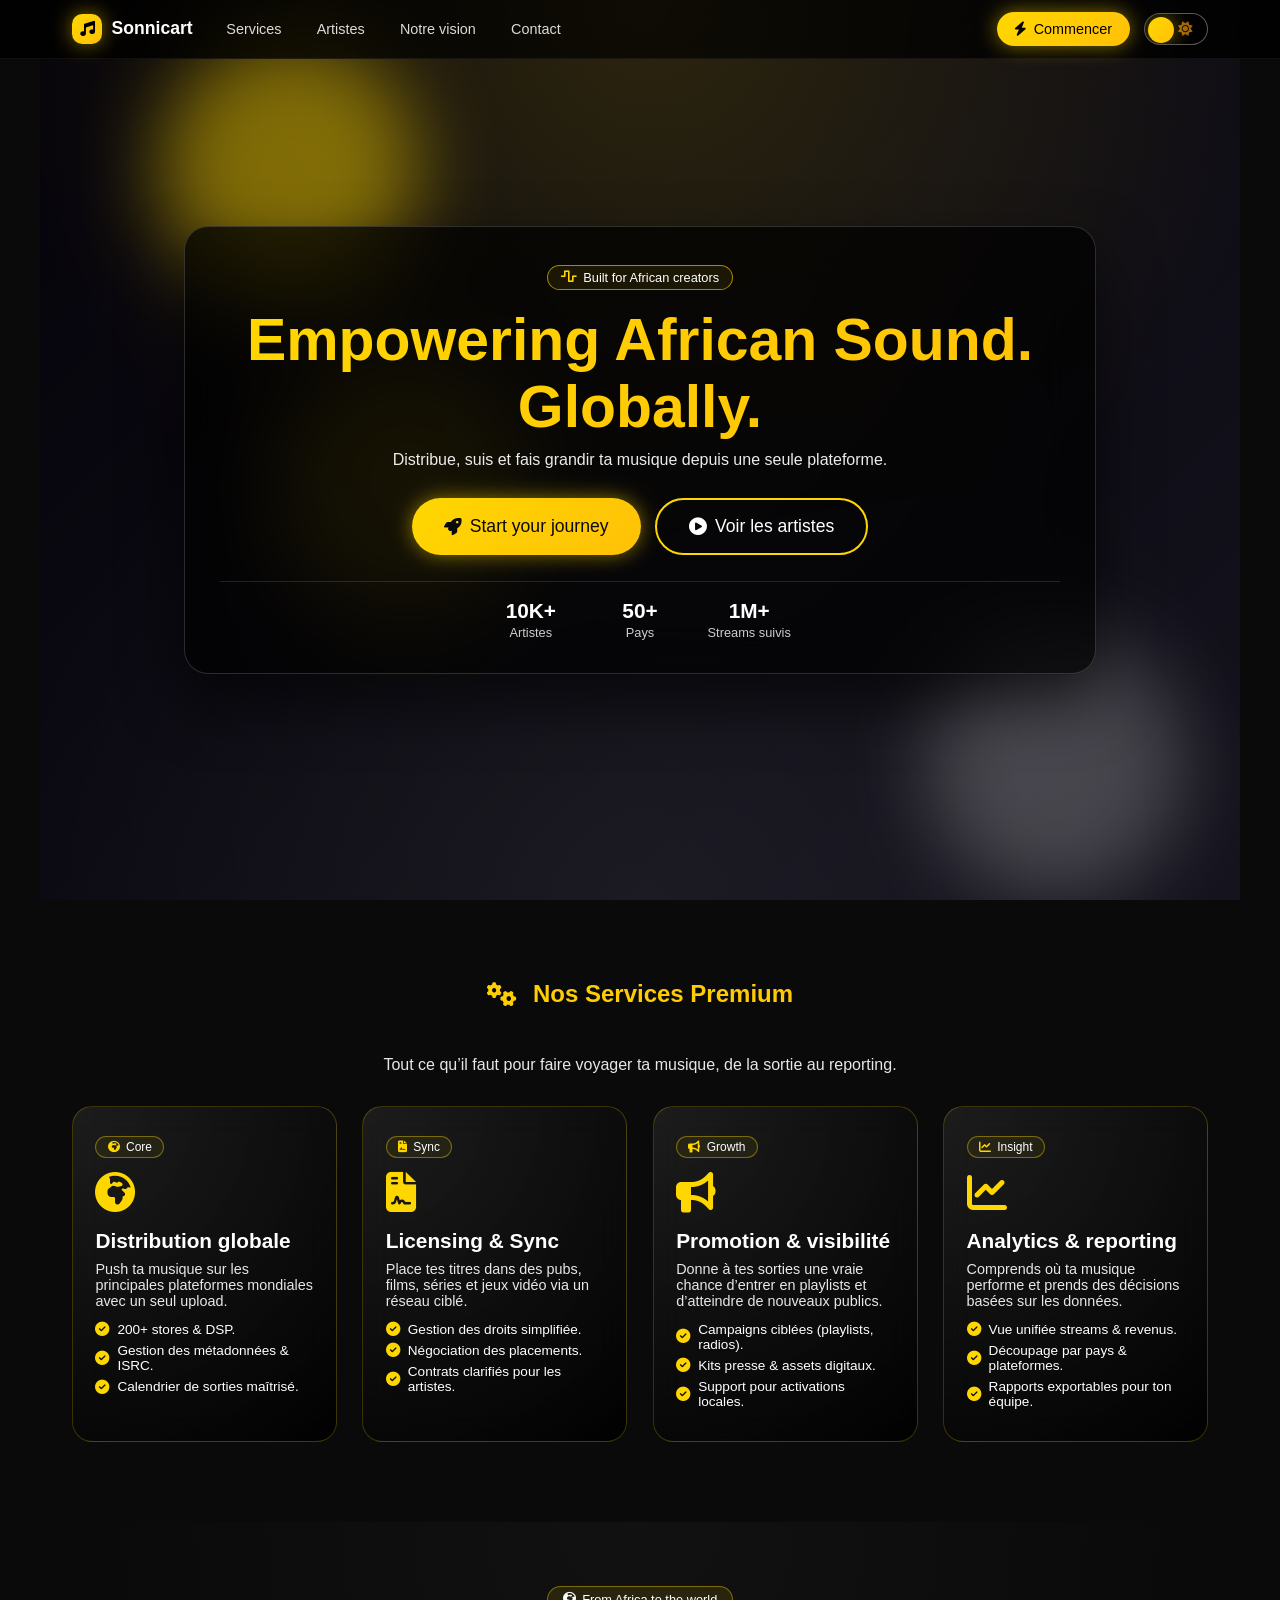
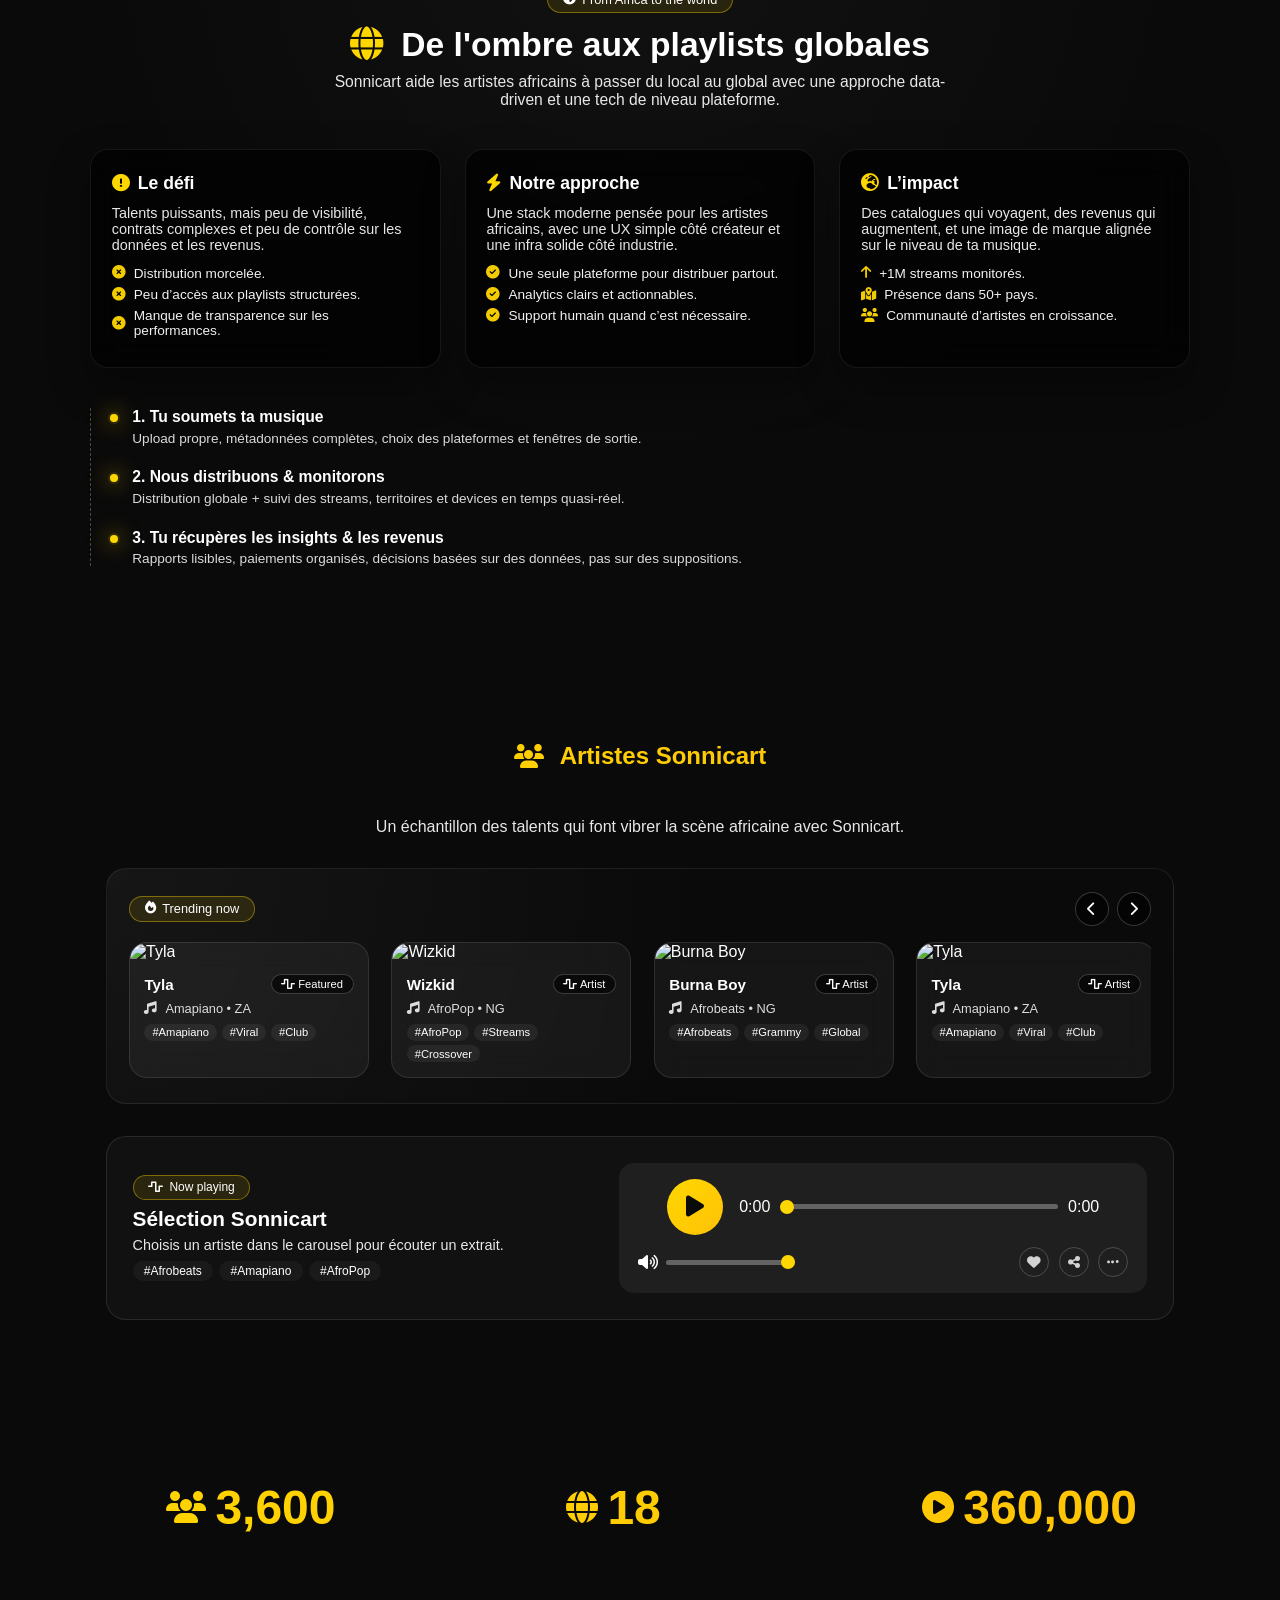
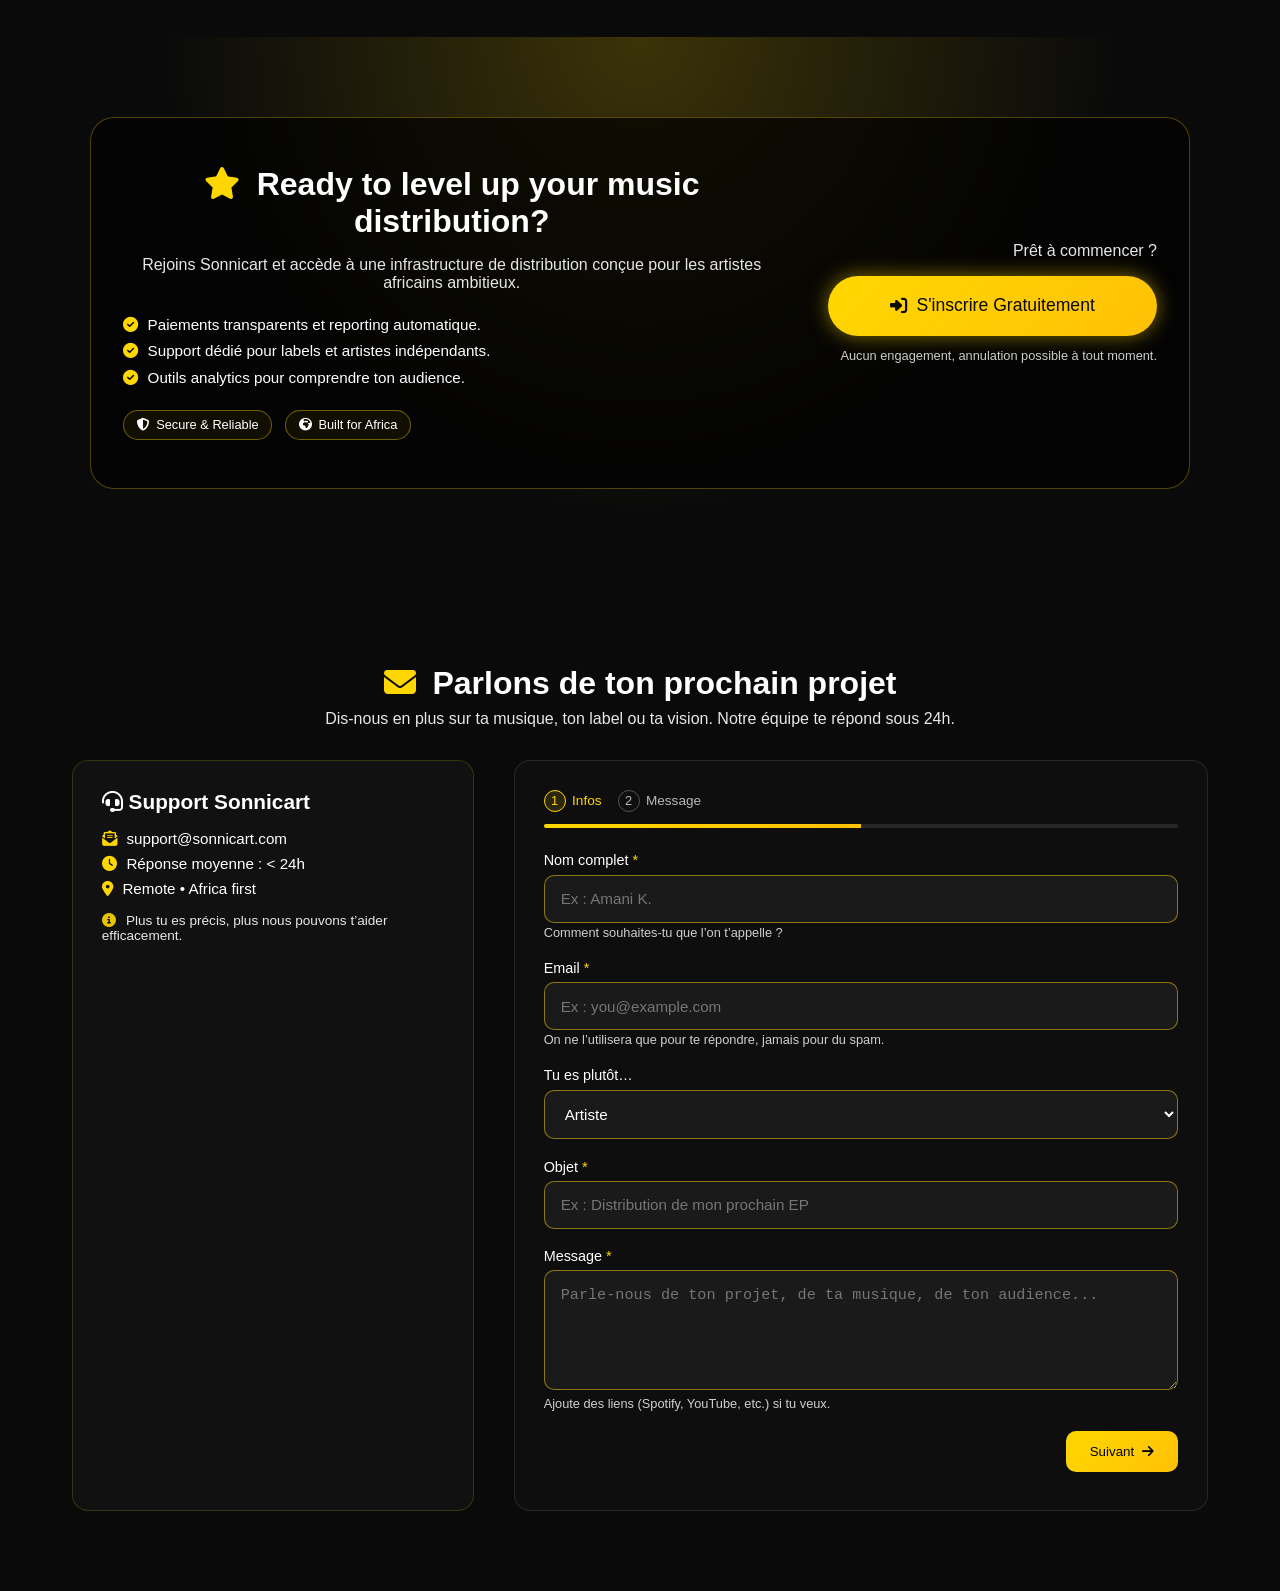
==== commit ebb75b8e: "showcase update ok working" ====
--- a/index.html
+++ b/index.html
@@ -74,6 +74,7 @@
         </div>
     </div>
     </header>
+
     <!-- Hero Section -->
     <section class="hero">
     <div class="hero-bg"></div>
@@ -251,68 +252,75 @@
 
     <!-- Showcase -->
     <section id="showcase" class="showcase">
-    <div class="showcase-header">
+    <div class="showcase-inner">
+        <div class="showcase-header">
         <h2 class="section-title">
-        <i class="fas fa-users"></i> Artistes Sonnicart
+            <i class="fas fa-users"></i> Artistes Sonnicart
         </h2>
         <p>Un échantillon des talents qui font vibrer la scène africaine avec Sonnicart.</p>
-    </div>
-
-    <div class="showcase-layout">
+        </div>
+
+        <div class="showcase-layout">
+        <!-- Carousel en haut -->
         <div class="carousel-wrapper">
-        <div class="carousel-header">
+            <div class="carousel-header">
             <span class="pill"><i class="fas fa-fire"></i> Trending now</span>
             <div class="carousel-nav">
-            <button class="carousel-prev"><i class="fas fa-chevron-left"></i></button>
-            <button class="carousel-next"><i class="fas fa-chevron-right"></i></button>
-            </div>
-        </div>
-
-        <div class="carousel" id="artistCarousel">
+                <button class="carousel-prev"><i class="fas fa-chevron-left"></i></button>
+                <button class="carousel-next"><i class="fas fa-chevron-right"></i></button>
+            </div>
+            </div>
+
+            <!-- Viewport fixe -->
+            <div class="carousel" id="artistCarousel">
             <div class="carousel-track" id="carouselTrack">
-            <!-- Slides injectées en JS -->
-            </div>
-        </div>
-        </div>
-
-        <div class="player-panel">
-        <div class="player-meta">
+                <!-- Slides injectées en JS -->
+            </div>
+            </div>
+        </div>
+
+        <!-- Player en dessous: meta à gauche, lecteur à droite -->
+        <div class="player-row">
+            <div class="player-meta">
             <span class="pill pill-small"><i class="fas fa-wave-square"></i> Now playing</span>
             <h3 id="currentTrackTitle">Sélection Sonnicart</h3>
-            <p id="currentTrackArtist">Choisis un artiste dans le carousel pour écouter un extrait.</p>
+            <p id="currentTrackArtist">
+                Choisis un artiste dans le carousel pour écouter un extrait.
+            </p>
             <div class="player-tags" id="currentTrackTags">
-            <span>#Afrobeats</span>
-            <span>#Amapiano</span>
-            <span>#AfroPop</span>
-            </div>
-        </div>
-
-        <div class="audio-player">
+                <span>#Afrobeats</span>
+                <span>#Amapiano</span>
+                <span>#AfroPop</span>
+            </div>
+            </div>
+
+            <div class="audio-player">
             <audio id="audioPlayer" preload="metadata">
-            <source src="https://www.soundhelix.com/examples/mp3/SoundHelix-Song-1.mp3" type="audio/mpeg">
+                <source src="https://www.soundhelix.com/examples/mp3/SoundHelix-Song-1.mp3" type="audio/mpeg">
             </audio>
             <div class="player-controls">
-            <button id="playBtn"><i class="fas fa-play"></i></button>
-            <div class="progress">
+                <button id="playBtn"><i class="fas fa-play"></i></button>
+                <div class="progress">
                 <span id="currentTime">0:00</span>
                 <input type="range" id="progressBar" min="0" max="100" value="0">
                 <span id="duration">0:00</span>
-            </div>
+                </div>
             </div>
             <div class="player-bottom">
-            <div class="volume">
+                <div class="volume">
                 <i class="fas fa-volume-up"></i>
                 <input type="range" id="volumeBar" min="0" max="1" step="0.1" value="1">
-            </div>
-            <div class="player-extra">
+                </div>
+                <div class="player-extra">
                 <span><i class="fas fa-heart"></i></span>
                 <span><i class="fas fa-share-alt"></i></span>
                 <span><i class="fas fa-ellipsis-h"></i></span>
-            </div>
-            </div>
-        </div>
-        </div>
-    </div>
+                </div>
+            </div>
+            </div>
+        </div><!-- .player-row -->
+        </div><!-- .showcase-layout -->
+    </div><!-- .showcase-inner -->
     </section>
 
     <!-- Stats -->
--- a/style.css
+++ b/style.css
@@ -886,8 +886,15 @@
 }
 
 /* ================ Showcase ========================== */
+
 .showcase {
   margin-top: 2rem;
+}
+
+.showcase-inner {
+  max-width: 1100px;
+  margin: 0 auto;
+  padding: 0 1rem;
 }
 
 .showcase-header {
@@ -899,12 +906,11 @@
   opacity: 0.9;
 }
 
-/* Layout desktop */
+/* Layout global : carousel en haut, player en dessous */
 .showcase-layout {
   display: grid;
-  grid-template-columns: 1.7fr 1.3fr;
+  grid-template-rows: auto auto;
   gap: 2rem;
-  align-items: stretch;
 }
 
 /* Pills */
@@ -923,14 +929,18 @@
   font-size: 0.75rem;
 }
 
-/* Carousel */
+/* ================= Carousel ================= */
+
 .carousel-wrapper {
   background: radial-gradient(circle at top left, rgba(255,255,255,0.05), transparent 60%);
   border-radius: 20px;
   padding: 1.4rem;
   border: 1px solid rgba(255,255,255,0.08);
-}
-
+  max-with: 100%;
+  overflow: hidden;
+}
+
+/* Header du carousel */
 .carousel-header {
   display: flex;
   justify-content: space-between;
@@ -968,17 +978,20 @@
   transform: translateY(-2px);
 }
 
-/* Scroll horizontal activé, mais contrôle JS possible */
+/* Viewport fixe du carousel */
 .carousel {
   position: relative;
-  overflow-x: auto;
+  overflow: hidden;       /* important: masque les slides qui débordent */
   -webkit-overflow-scrolling: touch;
-}
-
+  width: 100%;
+}
+
+/* Track horizontale qui défile */
 .carousel-track {
   display: flex;
   gap: 1.4rem;
   transition: transform 0.5s ease;
+  will-change: transform;
   padding-bottom: 0.2rem;
 }
 
@@ -1087,15 +1100,17 @@
   opacity: 1;
 }
 
-/* Player panel */
-.player-panel {
+/* ================= Player (ligne du bas) ================= */
+
+.player-row {
   background: rgba(255,255,255,0.03);
   border-radius: 20px;
+  border: 1px solid rgba(255,255,255,0.1);
   padding: 1.6rem;
-  border: 1px solid rgba(255,255,255,0.1);
-  display: flex;
-  flex-direction: column;
-  gap: 1.2rem;
+  display: grid;
+  grid-template-columns: 1.4fr 1.6fr; /* meta gauche, audio droite */
+  gap: 1.5rem;
+  align-items: center;
 }
 
 .player-meta h3 {
@@ -1219,29 +1234,20 @@
   box-shadow: var(--glow);
 }
 
-/* Tablettes */
+/* ========= Responsive ========= */
+
 @media (max-width: 1024px) {
-  .showcase-layout {
-    grid-template-columns: 1fr;
-  }
-
-  .carousel-wrapper {
-    order: 2;
-  }
-
-  .player-panel {
-    order: 1;
-  }
-}
-
-/* Mobiles */
+  .player-row {
+    grid-template-columns: 1fr 1fr;
+  }
+}
+
 @media (max-width: 768px) {
   .showcase {
     margin-top: 1.5rem;
   }
 
   .showcase-layout {
-    grid-template-columns: 1fr;
     gap: 1.4rem;
   }
 
@@ -1262,7 +1268,8 @@
     height: 180px;
   }
 
-  .player-panel {
+  .player-row {
+    grid-template-columns: 1fr;
     padding: 1.2rem;
   }
 
@@ -1285,7 +1292,6 @@
   }
 }
 
-/* Très petits écrans */
 @media (max-width: 480px) {
   .carousel-slide {
     flex: 0 0 90%;
@@ -1296,7 +1302,7 @@
     height: 160px;
   }
 
-  .player-panel {
+  .player-row {
     padding: 1rem;
     width: 100%;
   }
@@ -1305,7 +1311,6 @@
     font-size: 1.1rem;
   }
 }
-
 
 /* ================== Stats ========================== */
 .stats {
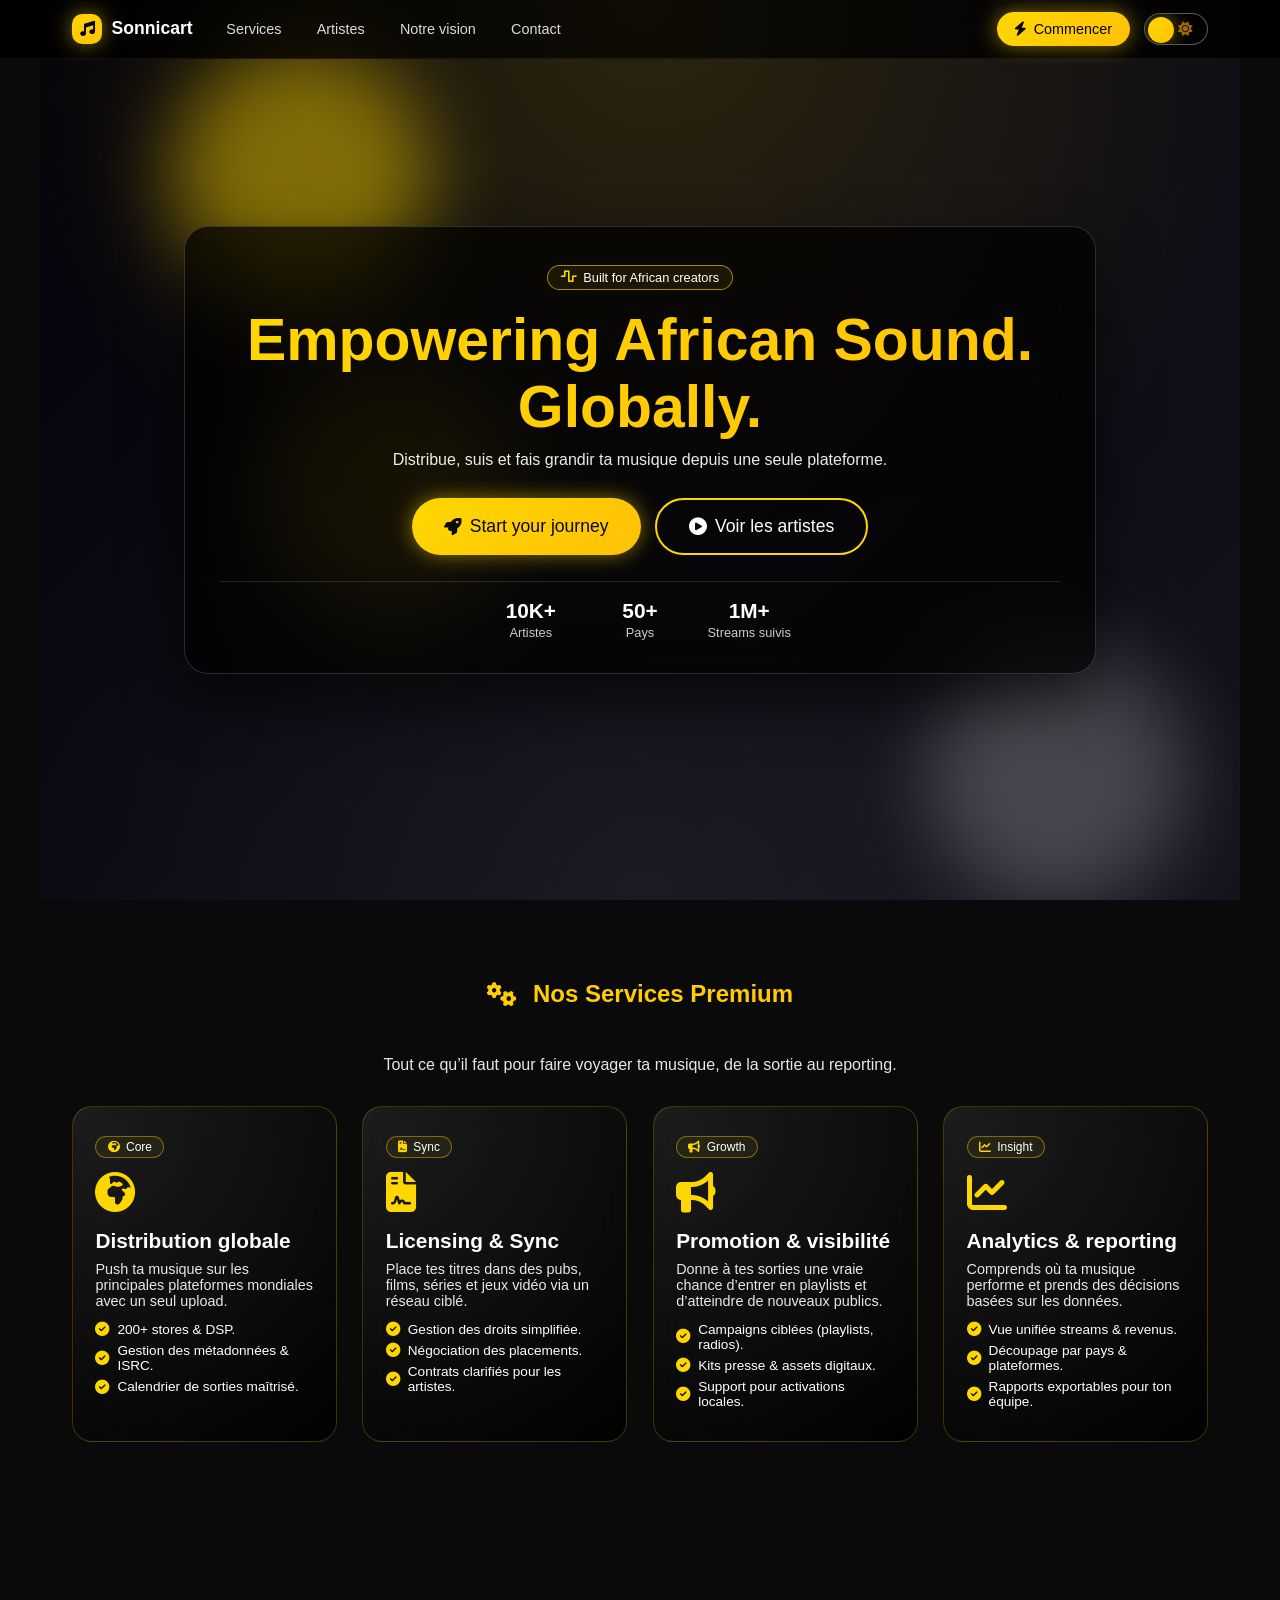
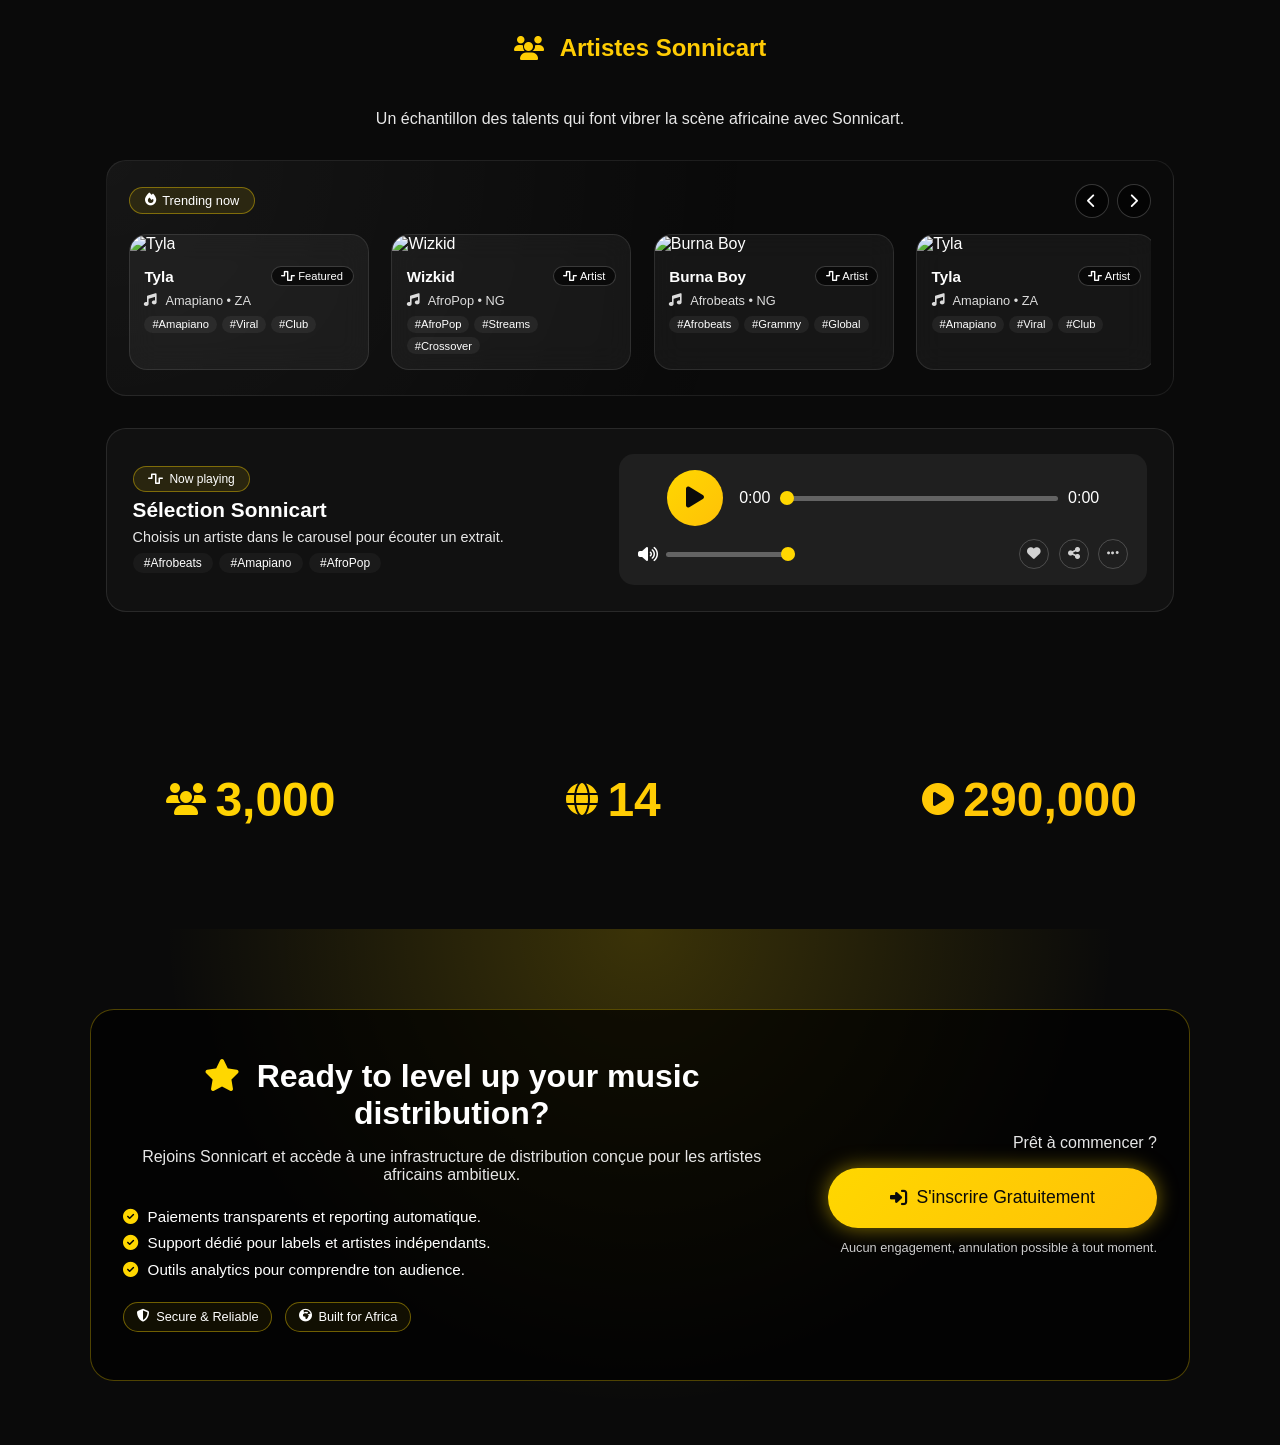
==== commit 1e85ff25: "second update ok" ====
--- a/index.html
+++ b/index.html
@@ -10,7 +10,7 @@
 <body>
     <!-- Loading Screen -->
     <div id="loader" class="loader">
-        <i class="fas fa-music loader-icon"></i>
+        <i class="floader-icon"><img src="assets/sonnicartnew.png"></i>
         <p>Sonnicart Loading...</p>
     </div>
 
@@ -26,7 +26,7 @@
             <button class="nav-link" onclick="scrollToSection('services')">Services</button>
             <button class="nav-link" onclick="scrollToSection('showcase')">Artistes</button>
             <button class="nav-link" onclick="scrollToSection('story')">Notre vision</button>
-            <button class="nav-link" onclick="scrollToSection('contact')">Contact</button>
+            <a href="contact.html"><button class="nav-link" onclick="scrollToSection('contact')">Contact</button></a>
         </nav>
         </div>
 
@@ -44,8 +44,7 @@
         <button id="mobileNavToggle" class="mobile-nav-toggle">
             <span class="vinyl">
             <span class="vinyl-center"></span>
-            <span class="vinyl-line vinyl-line-1"></span>
-            <span class="vinyl-line vinyl-line-2"></span>
+
             </span>
         </button>
         </div>
@@ -59,14 +58,15 @@
             <i class="fas fa-music"></i> Sonnicart
             </span>
             <button id="mobileNavClose" class="mobile-nav-close">
-            <i class="fas fa-times"></i>
+            <i class="fas fa-bolt"></i>
             </button>
         </div>
         <nav class="mobile-nav-links">
             <button class="mobile-nav-link" onclick="mobileNavigate('services')">Services</button>
             <button class="mobile-nav-link" onclick="mobileNavigate('showcase')">Artistes</button>
-            <button class="mobile-nav-link" onclick="mobileNavigate('story')">Notre vision</button>
-            <button class="mobile-nav-link" onclick="mobileNavigate('contact')">Contact</button>
+            <a class="mobile-nav-link" href="apropos.html">Notre vision</a>
+            <a class="mobile-nav-link" href="contact.html"><button">Contact</button></a>
+
         </nav>
         <button class="mobile-nav-cta" onclick="mobileNavigate('services')">
             <i class="fas fa-bolt"></i> Commencer avec Sonnicart
@@ -177,75 +177,6 @@
             <li><i class="fas fa-check-circle"></i> Découpage par pays & plateformes.</li>
             <li><i class="fas fa-check-circle"></i> Rapports exportables pour ton équipe.</li>
         </ul>
-        </div>
-    </div>
-    </section>
-
-    <!-- Storytelling -->
-    <section class="story">
-    <div class="story-inner">
-        <div class="story-header">
-        <span class="pill"><i class="fas fa-globe-africa"></i> From Africa to the world</span>
-        <h2><i class="fas fa-globe"></i> De l'ombre aux playlists globales</h2>
-        <p>
-            Sonnicart aide les artistes africains à passer du local au global avec une approche data-driven et une tech de niveau plateforme.
-        </p>
-        </div>
-
-        <div class="story-grid">
-        <div class="story-card">
-            <h3><i class="fas fa-exclamation-circle"></i> Le défi</h3>
-            <p>Talents puissants, mais peu de visibilité, contrats complexes et peu de contrôle sur les données et les revenus.</p>
-            <ul>
-            <li><i class="fas fa-times-circle"></i> Distribution morcelée.</li>
-            <li><i class="fas fa-times-circle"></i> Peu d’accès aux playlists structurées.</li>
-            <li><i class="fas fa-times-circle"></i> Manque de transparence sur les performances.</li>
-            </ul>
-        </div>
-
-        <div class="story-card">
-            <h3><i class="fas fa-bolt"></i> Notre approche</h3>
-            <p>Une stack moderne pensée pour les artistes africains, avec une UX simple côté créateur et une infra solide côté industrie.</p>
-            <ul>
-            <li><i class="fas fa-check-circle"></i> Une seule plateforme pour distribuer partout.</li>
-            <li><i class="fas fa-check-circle"></i> Analytics clairs et actionnables.</li>
-            <li><i class="fas fa-check-circle"></i> Support humain quand c’est nécessaire.</li>
-            </ul>
-        </div>
-
-        <div class="story-card">
-            <h3><i class="fas fa-globe-europe"></i> L’impact</h3>
-            <p>Des catalogues qui voyagent, des revenus qui augmentent, et une image de marque alignée sur le niveau de ta musique.</p>
-            <ul>
-            <li><i class="fas fa-arrow-up"></i> +1M streams monitorés.</li>
-            <li><i class="fas fa-map-marked-alt"></i> Présence dans 50+ pays.</li>
-            <li><i class="fas fa-users"></i> Communauté d’artistes en croissance.</li>
-            </ul>
-        </div>
-        </div>
-
-        <div class="story-timeline">
-        <div class="timeline-step">
-            <span class="dot"></span>
-            <div class="timeline-content">
-            <h4>1. Tu soumets ta musique</h4>
-            <p>Upload propre, métadonnées complètes, choix des plateformes et fenêtres de sortie.</p>
-            </div>
-        </div>
-        <div class="timeline-step">
-            <span class="dot"></span>
-            <div class="timeline-content">
-            <h4>2. Nous distribuons & monitorons</h4>
-            <p>Distribution globale + suivi des streams, territoires et devices en temps quasi-réel.</p>
-            </div>
-        </div>
-        <div class="timeline-step">
-            <span class="dot"></span>
-            <div class="timeline-content">
-            <h4>3. Tu récupères les insights & les revenus</h4>
-            <p>Rapports lisibles, paiements organisés, décisions basées sur des données, pas sur des suppositions.</p>
-            </div>
-        </div>
         </div>
     </div>
     </section>
@@ -376,85 +307,6 @@
     </div>
     </section>
 
-    <!-- Contact Form -->
-    <section class="contact">
-    <div class="contact-header">
-        <h2><i class="fas fa-envelope"></i> Parlons de ton prochain projet</h2>
-        <p>Dis-nous en plus sur ta musique, ton label ou ta vision. Notre équipe te répond sous 24h.</p>
-    </div>
-
-    <div class="contact-layout">
-        <div class="contact-info">
-        <h3><i class="fas fa-headset"></i> Support Sonnicart</h3>
-        <ul>
-            <li><i class="fas fa-envelope-open-text"></i> support@sonnicart.com</li>
-            <li><i class="fas fa-clock"></i> Réponse moyenne : &lt; 24h</li>
-            <li><i class="fas fa-map-marker-alt"></i> Remote • Africa first</li>
-        </ul>
-        <p class="contact-tip"><i class="fas fa-info-circle"></i> Plus tu es précis, plus nous pouvons t’aider efficacement.</p>
-        </div>
-
-        <div class="contact-form-wrapper">
-        <div class="form-steps-indicator">
-            <div class="step-dot active" data-step-dot="1"><span>1</span> Infos</div>
-            <div class="step-dot" data-step-dot="2"><span>2</span> Message</div>
-        </div>
-        <div class="form-progress">
-            <div class="form-progress-bar" id="formProgressBar"></div>
-        </div>
-
-        <form id="contactForm">
-            <div class="step active" data-step="1">
-            <div class="field-group">
-                <label>Nom complet <span>*</span></label>
-                <input type="text" id="nameInput" placeholder="Ex : Amani K." required>
-                <small class="field-hint">Comment souhaites-tu que l’on t’appelle ?</small>
-            </div>
-            <div class="field-group">
-                <label>Email <span>*</span></label>
-                <input type="email" id="emailInput" placeholder="Ex : you@example.com" required>
-                <small class="field-hint">On ne l’utilisera que pour te répondre, jamais pour du spam.</small>
-            </div>
-            <div class="field-group">
-                <label>Tu es plutôt…</label>
-                <select id="roleSelect">
-                <option value="artist">Artiste</option>
-                <option value="label">Label</option>
-                <option value="manager">Manager</option>
-                <option value="other">Autre</option>
-                </select>
-            </div>
-            </div>
-
-            <div class="step" data-step="2">
-            <div class="field-group">
-                <label>Objet <span>*</span></label>
-                <input type="text" id="subjectInput" placeholder="Ex : Distribution de mon prochain EP" required>
-            </div>
-            <div class="field-group">
-                <label>Message <span>*</span></label>
-                <textarea id="messageInput" placeholder="Parle-nous de ton projet, de ta musique, de ton audience..." required></textarea>
-                <small class="field-hint">Ajoute des liens (Spotify, YouTube, etc.) si tu veux.</small>
-            </div>
-            </div>
-
-            <div class="form-nav">
-            <button type="button" id="prevBtn" style="display:none;">
-                <i class="fas fa-arrow-left"></i> Précédent
-            </button>
-            <button type="button" id="nextBtn">
-                Suivant <i class="fas fa-arrow-right"></i>
-            </button>
-            <button type="submit" id="submitBtn" style="display:none;">
-                <i class="fas fa-paper-plane"></i> Envoyer
-            </button>
-            </div>
-
-            <p id="formStatus" class="form-status"></p>
-        </form>
-        </div>
-    </div>
-    </section>
 
     <script src="script.js"></script>
 </body>
--- a/style.css
+++ b/style.css
@@ -330,6 +330,7 @@
 
 .mobile-nav.open .mobile-nav-inner {
   transform: translateX(0);
+  
 }
 
 .mobile-nav-header {
@@ -337,6 +338,7 @@
   align-items: center;
   justify-content: space-between;
   margin-bottom: 1.4rem;
+  
 }
 
 .mobile-logo {
@@ -380,6 +382,7 @@
   align-items: center;
   gap: 0.4rem;
   transition: all 0.25s;
+  text-decoration: none;
 }
 
 [data-theme="light"] .mobile-nav-link {
@@ -883,6 +886,82 @@
   .story-timeline {
     margin-top: 1.5rem;
   }
+}
+
+/* Améliorations Storytelling */
+.story-intro {
+    text-align: center;
+    margin: 2rem auto;
+    max-width: 800px;
+    font-style: italic;
+    color: var(--gold);
+}
+
+.story-intro blockquote {
+    font-size: 1.1rem;
+    padding: 1.5rem;
+    background: rgba(255,215,0,0.1);
+    border-radius: 16px;
+    border-left: 4px solid var(--gold);
+    opacity: 0.9;
+}
+
+.story-grid .story-card.featured {
+    background: linear-gradient(135deg, rgba(255,215,0,0.15), transparent);
+    border-color: rgba(255,215,0,0.4);
+}
+
+.timeline-title {
+    text-align: center;
+    font-size: 1.3rem;
+    margin-bottom: 1.5rem;
+    color: var(--gold);
+}
+
+.timeline-step .dot.active {
+    background: #ff6b00;
+    animation: pulse 2s infinite;
+}
+
+@keyframes pulse {
+    0% { box-shadow: 0 0 0 0 rgba(255,107,0,0.7); }
+    70% { box-shadow: 0 0 0 10px rgba(255,107,0,0); }
+    100% { box-shadow: 0 0 0 0 rgba(255,107,0,0); }
+}
+
+.story-cta {
+    text-align: center;
+    margin-top: 3rem;
+    padding: 2rem;
+    background: rgba(0,0,0,0.4);
+    border-radius: 24px;
+    backdrop-filter: blur(20px);
+}
+
+[data-theme="light"] .story-cta {
+    background: rgba(255,255,255,0.6);
+}
+
+.cta-button {
+    background: linear-gradient(135deg, var(--gold), #ffed4a);
+    color: #000;
+    border: none;
+    padding: 1rem 2.5rem;
+    font-weight: bold;
+    border-radius: 50px;
+    font-size: 1.1rem;
+    transition: all 0.3s ease;
+    box-shadow: var(--glow);
+}
+
+.cta-button:hover {
+    transform: scale(1.05);
+    box-shadow: 0 10px 30px rgba(255,215,0,0.5);
+}
+
+@media (max-width: 900px) {
+    .story-header h2 { font-size: 1.8rem; }
+    .story-intro blockquote { font-size: 1rem; }
 }
 
 /* ================ Showcase ========================== */
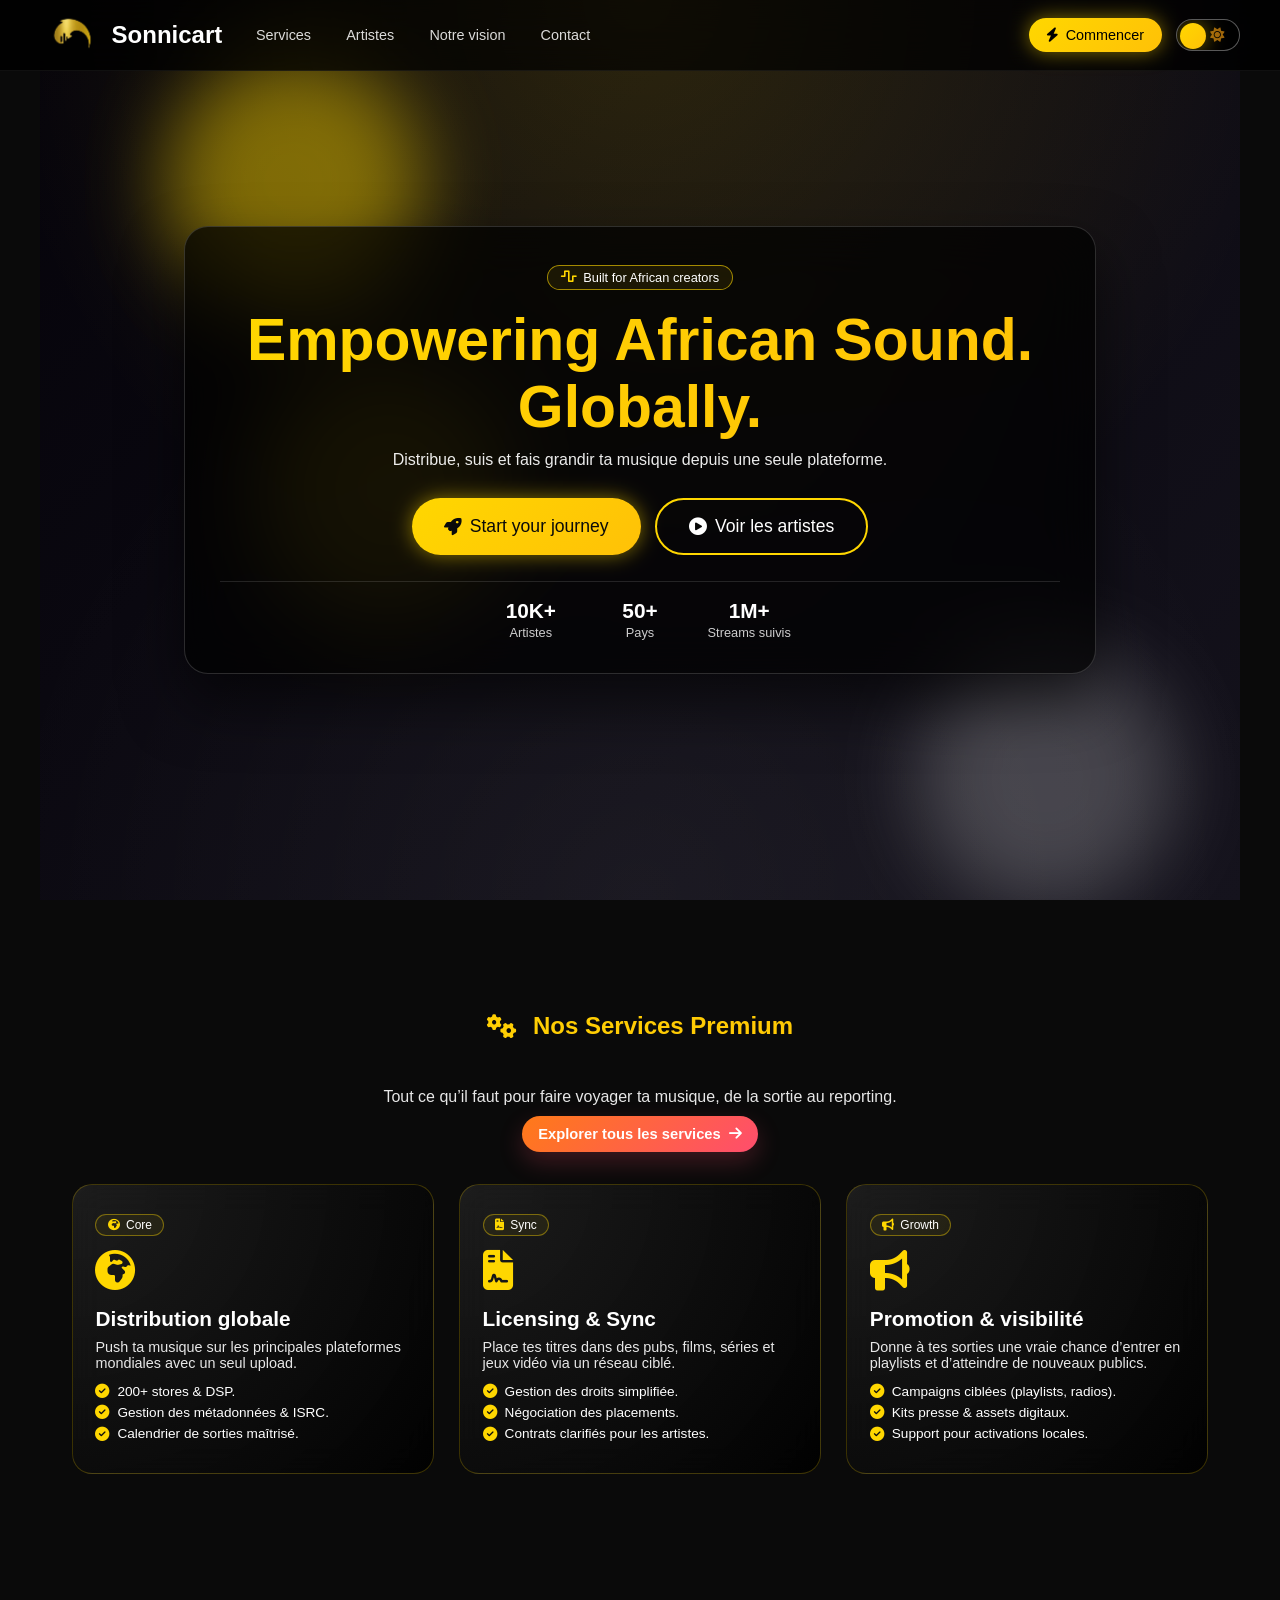
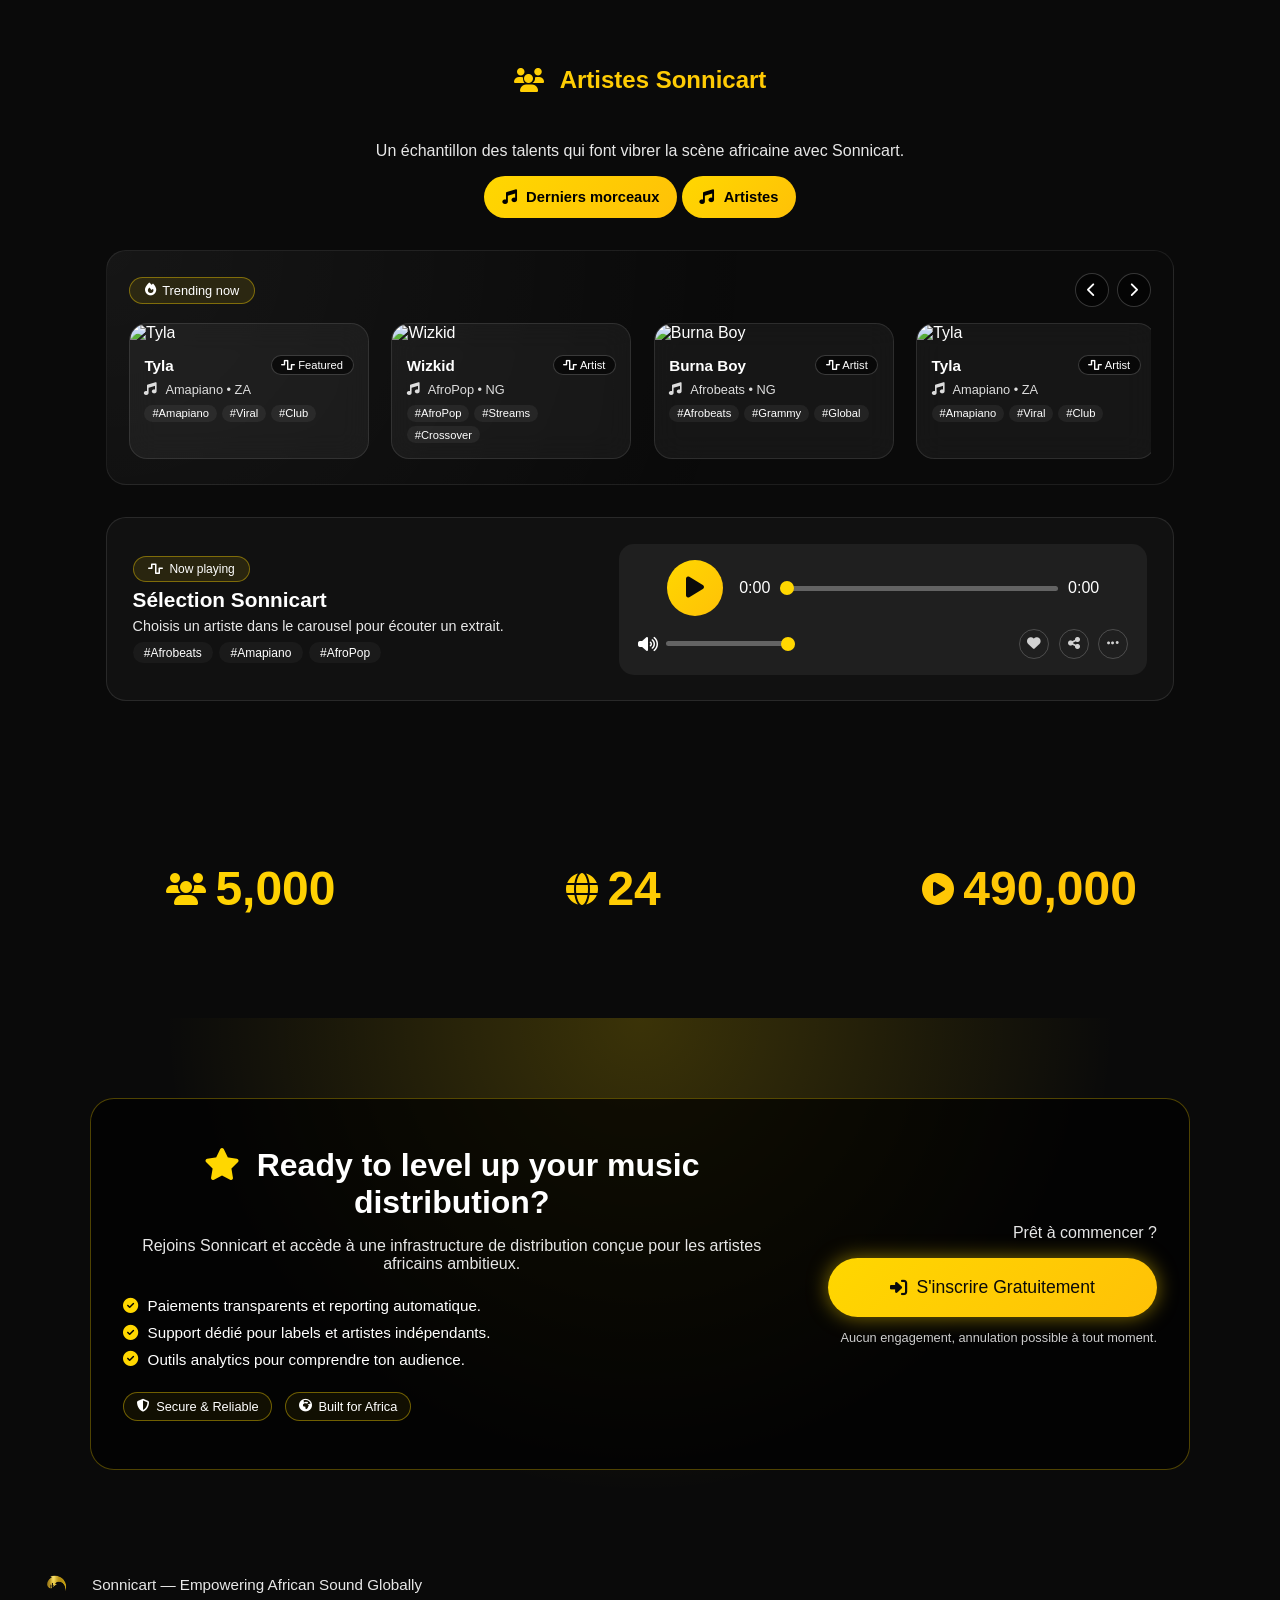
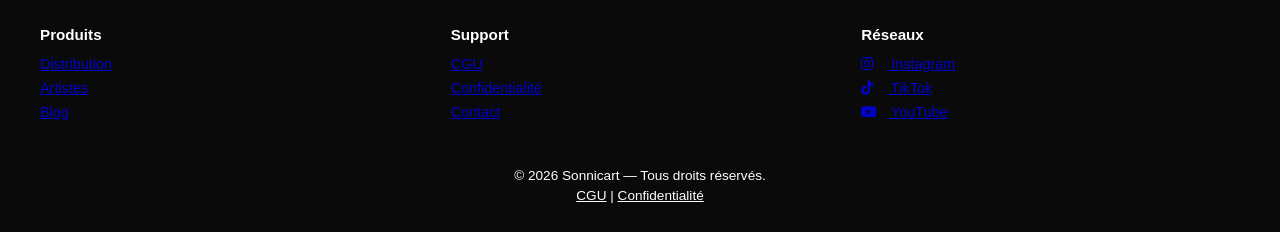
==== commit 3bfe0106: "required ok" ====
--- a/index.html
+++ b/index.html
@@ -5,12 +5,12 @@
     <meta name="viewport" content="width=device-width, initial-scale=1.0">
     <title>Sonnicart - Empowering African Sound Globally</title>
     <link rel="stylesheet" href="https://cdnjs.cloudflare.com/ajax/libs/font-awesome/6.5.1/css/all.min.css">
-    <link rel="stylesheet" href="style.css">
+    <link rel="stylesheet" href="assets/css/style.css">
 </head>
 <body>
     <!-- Loading Screen -->
     <div id="loader" class="loader">
-        <i class="floader-icon"><img src="assets/sonnicartnew.png"></i>
+        <i class="floader-icon"><img src="assets/logo-sonnicart.png"></i>
         <p>Sonnicart Loading...</p>
     </div>
 
@@ -19,7 +19,7 @@
     <div class="header-container">
         <div class="header-left">
         <h1 class="logo">
-            <span class="logo-mark"><i class="fas fa-music"></i></span>
+            <img src="assets/logo-sonnicart.png" alt="Sonnicart" class="logo-img" width="48" height="48">
             <span class="logo-text">Sonnicart</span>
         </h1>
         <nav class="nav-links">
@@ -53,24 +53,24 @@
     <!-- Menu mobile slide-in -->
     <div id="mobileNav" class="mobile-nav">
         <div class="mobile-nav-inner">
-        <div class="mobile-nav-header">
-            <span class="mobile-logo">
-            <i class="fas fa-music"></i> Sonnicart
-            </span>
-            <button id="mobileNavClose" class="mobile-nav-close">
-            <i class="fas fa-bolt"></i>
+            <div class="mobile-nav-header">
+                <span class="mobile-logo">
+                <img src="assets/logo-sonnicart.png" alt="Sonnicart" class="logo-img" width="48" height="48"> Sonnicart
+                </span>
+                <button id="mobileNavClose" class="mobile-nav-close">
+                <i class="fas fa-bolt"></i>
+                </button>
+            </div>
+            <nav class="mobile-nav-links">
+                <button class="mobile-nav-link" onclick="mobileNavigate('services')">Services</button>
+                <button class="mobile-nav-link" onclick="mobileNavigate('showcase')">Artistes</button>
+                <a class="mobile-nav-link" href="apropos.html">Notre vision</a>
+                <a class="mobile-nav-link" href="contact.html"><button">Contact</button></a>
+
+            </nav>
+            <button class="mobile-nav-cta" onclick="mobileNavigate('services')">
+                <i class="fas fa-bolt"></i> Commencer avec Sonnicart
             </button>
-        </div>
-        <nav class="mobile-nav-links">
-            <button class="mobile-nav-link" onclick="mobileNavigate('services')">Services</button>
-            <button class="mobile-nav-link" onclick="mobileNavigate('showcase')">Artistes</button>
-            <a class="mobile-nav-link" href="apropos.html">Notre vision</a>
-            <a class="mobile-nav-link" href="contact.html"><button">Contact</button></a>
-
-        </nav>
-        <button class="mobile-nav-cta" onclick="mobileNavigate('services')">
-            <i class="fas fa-bolt"></i> Commencer avec Sonnicart
-        </button>
         </div>
     </div>
     </header>
@@ -128,6 +128,10 @@
         <i class="fas fa-cogs"></i> Nos Services Premium
         </h2>
         <p>Tout ce qu’il faut pour faire voyager ta musique, de la sortie au reporting.</p>
+
+        <a href="services.html" class="services-cta">
+        Explorer tous les services <i class="fas fa-arrow-right"></i>
+        </a>
     </div>
 
     <div class="services-grid">
@@ -167,17 +171,6 @@
         </ul>
         </div>
 
-        <div class="service-card" data-service="Analytics">
-        <div class="service-pill"><i class="fas fa-chart-line"></i> Insight</div>
-        <div class="icon"><i class="fas fa-chart-line"></i></div>
-        <h3>Analytics & reporting</h3>
-        <p>Comprends où ta musique performe et prends des décisions basées sur les données.</p>
-        <ul class="service-points">
-            <li><i class="fas fa-check-circle"></i> Vue unifiée streams & revenus.</li>
-            <li><i class="fas fa-check-circle"></i> Découpage par pays & plateformes.</li>
-            <li><i class="fas fa-check-circle"></i> Rapports exportables pour ton équipe.</li>
-        </ul>
-        </div>
     </div>
     </section>
 
@@ -189,6 +182,13 @@
             <i class="fas fa-users"></i> Artistes Sonnicart
         </h2>
         <p>Un échantillon des talents qui font vibrer la scène africaine avec Sonnicart.</p>
+
+        <a href="blog.html" class="showcase-blog-btn">
+            <i class="fas fa-music"></i> Derniers morceaux
+        </a>
+        <a href="artists.html" class="showcase-blog-btn">
+            <i class="fas fa-music"></i> Artistes
+        </a>
         </div>
 
         <div class="showcase-layout">
@@ -197,27 +197,21 @@
             <div class="carousel-header">
             <span class="pill"><i class="fas fa-fire"></i> Trending now</span>
             <div class="carousel-nav">
-                <button class="carousel-prev"><i class="fas fa-chevron-left"></i></button>
-                <button class="carousel-next"><i class="fas fa-chevron-right"></i></button>
-            </div>
-            </div>
-
-            <!-- Viewport fixe -->
+                <button class="carousel-prev" type="button"><i class="fas fa-chevron-left"></i></button>
+                <button class="carousel-next" type="button"><i class="fas fa-chevron-right"></i></button>
+            </div>
+            </div>
+
             <div class="carousel" id="artistCarousel">
-            <div class="carousel-track" id="carouselTrack">
-                <!-- Slides injectées en JS -->
-            </div>
-            </div>
-        </div>
-
-        <!-- Player en dessous: meta à gauche, lecteur à droite -->
+            <div class="carousel-track" id="carouselTrack"></div>
+            </div>
+        </div>
+
         <div class="player-row">
             <div class="player-meta">
             <span class="pill pill-small"><i class="fas fa-wave-square"></i> Now playing</span>
             <h3 id="currentTrackTitle">Sélection Sonnicart</h3>
-            <p id="currentTrackArtist">
-                Choisis un artiste dans le carousel pour écouter un extrait.
-            </p>
+            <p id="currentTrackArtist">Choisis un artiste dans le carousel pour écouter un extrait.</p>
             <div class="player-tags" id="currentTrackTags">
                 <span>#Afrobeats</span>
                 <span>#Amapiano</span>
@@ -229,14 +223,16 @@
             <audio id="audioPlayer" preload="metadata">
                 <source src="https://www.soundhelix.com/examples/mp3/SoundHelix-Song-1.mp3" type="audio/mpeg">
             </audio>
+
             <div class="player-controls">
-                <button id="playBtn"><i class="fas fa-play"></i></button>
+                <button id="playBtn" type="button"><i class="fas fa-play"></i></button>
                 <div class="progress">
                 <span id="currentTime">0:00</span>
                 <input type="range" id="progressBar" min="0" max="100" value="0">
                 <span id="duration">0:00</span>
                 </div>
             </div>
+
             <div class="player-bottom">
                 <div class="volume">
                 <i class="fas fa-volume-up"></i>
@@ -249,9 +245,9 @@
                 </div>
             </div>
             </div>
-        </div><!-- .player-row -->
-        </div><!-- .showcase-layout -->
-    </div><!-- .showcase-inner -->
+        </div>
+        </div>
+    </div>
     </section>
 
     <!-- Stats -->
@@ -307,7 +303,42 @@
     </div>
     </section>
 
-
-    <script src="script.js"></script>
+    <footer class="page-footer">
+        <div class="footer-container">
+            <div class="footer-brand">
+            <img src="assets/logo-sonnicart.png" alt="Sonnicart" class="logo-img" width="36" height="36">
+            <p>Sonnicart — Empowering African Sound Globally</p>
+            </div>
+
+            <div class="footer-links">
+            <div class="footer-column">
+                <h4>Produits</h4>
+                <a href="services.html">Distribution</a>
+                <a href="artists.html">Artistes</a>
+                <a href="blog.html">Blog</a>
+            </div>
+            <div class="footer-column">
+                <h4>Support</h4>
+                <a href="cgu.html">CGU</a>
+                <a href="privacy.html">Confidentialité</a>
+                <a href="contact.html">Contact</a>
+            </div>
+            <div class="footer-column">
+                <h4>Réseaux</h4>
+                <a href="#"><i class="fab fa-instagram"></i> Instagram</a>
+                <a href="#"><i class="fab fa-tiktok"></i> TikTok</a>
+                <a href="#"><i class="fab fa-youtube"></i> YouTube</a>
+            </div>
+            </div>
+
+            <div class="footer-bottom">
+            <p>© <span id="currentYear"></span> Sonnicart — Tous droits réservés.</p>
+            <p><a href="cgu.html">CGU</a> | <a href="privacy.html">Confidentialité</a></p>
+            </div>
+        </div>
+    </footer>
+
+
+    <script src="assets/js/script.js"></script>
 </body>
 </html>
--- a/assets/css/style.css
+++ b/assets/css/style.css
@@ -0,0 +1,2032 @@
+:root {
+    --gold: #FFD700;
+    --gold-grad: linear-gradient(135deg, #FFD700, #FFC107);
+    --black: #0A0A0A;
+    --white: #FFFFFF;
+    --glow: 0 0 20px rgba(255, 215, 0, 0.5);
+    --text-primary: #FFFFFF;
+    --bg-primary: #0A0A0A;
+}
+[data-theme="light"] {
+    --text-primary: #0A0A0A;
+    --bg-primary: #FFFFFF;
+    --glow: 0 0 20px rgba(255, 215, 0, 0.3);
+}
+
+* { margin: 0; padding: 0; box-sizing: border-box; }
+body { 
+    font-family: 'Arial', sans-serif; 
+    background: var(--bg-primary); 
+    color: var(--text-primary); 
+    overflow-x: hidden; 
+    transition: all 0.3s ease;
+}
+
+.loader {
+    position: fixed; top: 0; left: 0; width: 100%; height: 100%; background: var(--bg-primary);
+    display: flex; flex-direction: column; align-items: center; justify-content: center; z-index: 9999;
+    transition: opacity 0.5s ease-out;
+}
+.loader.hidden { opacity: 0; pointer-events: none; }
+.loader-icon { font-size: 4rem; color: var(--gold); animation: spin 1s linear infinite; margin-bottom: 1rem; }
+@keyframes spin { from { transform: rotate(0deg); } to { transform: rotate(360deg); } }
+
+/* ================== Header ================== */
+.header {
+  position: fixed;
+  top: 0;
+  width: 100%;
+  z-index: 1000;
+  transition: all 0.3s;
+  backdrop-filter: blur(20px);
+}
+
+.header-container {
+  max-width: 1200px;
+  margin: 0 auto;
+  padding: 0;
+  display: flex;
+  justify-content: space-between;
+  align-items: center;
+}
+
+/* Fond selon thème + scroll */
+.header {
+  background: radial-gradient(circle at top, rgba(0,0,0,0.65), rgba(0,0,0,0.85));
+  border-bottom: 1px solid rgba(255,255,255,0.06);
+}
+
+[data-theme="light"] .header {
+  background: rgba(255,255,255,0.9);
+  border-bottom: 1px solid rgba(15,15,30,0.06);
+}
+
+.header.scrolled {
+  background: rgba(5,5,10,0.96);
+  box-shadow: 0 12px 30px rgba(0,0,0,0.55);
+}
+
+[data-theme="light"] .header.scrolled {
+  background: rgba(255,255,255,0.98);
+  box-shadow: 0 12px 30px rgba(10,10,30,0.18);
+}
+
+/* Logo */
+.header-left {
+  display: flex;
+  align-items: center;
+  gap: 1.5rem;
+}
+
+.logo {
+  display: flex;
+  align-items: center;
+  gap: 0.1rem;
+  font-size: 1.5rem;
+  font-weight: 600;
+}
+.logo-img {
+  width: 70px;
+  height: 70px;
+  object-fit: contain;
+}
+
+.logo-mark {
+  width: 30px;
+  height: 30px;
+  border-radius: 10px;
+  background: var(--gold-grad);
+  display: flex;
+  align-items: center;
+  justify-content: center;
+  color: #000;
+  box-shadow: var(--glow);
+  font-size: 0.95rem;
+}
+
+/* Nav links */
+.nav-links {
+  display: flex;
+  gap: 1rem;
+}
+
+.nav-link {
+  background: transparent;
+  border: none;
+  color: var(--text-primary);
+  font-size: 0.9rem;
+  opacity: 0.85;
+  cursor: pointer;
+  padding: 0.4rem 0.6rem;
+  border-radius: 999px;
+  transition: all 0.25s;
+}
+
+.nav-link:hover {
+  opacity: 1;
+  background: rgba(255,255,255,0.08);
+}
+
+[data-theme="light"] .nav-link:hover {
+  background: rgba(0,0,0,0.04);
+}
+
+/* CTA bouton */
+.header-right {
+  display: flex;
+  align-items: center;
+  gap: 0.9rem;
+}
+
+.nav-cta {
+  padding: 0.55rem 1.1rem;
+  border-radius: 999px;
+  border: none;
+  background: var(--gold-grad);
+  color: #000;
+  font-size: 0.9rem;
+  display: flex;
+  align-items: center;
+  gap: 0.4rem;
+  cursor: pointer;
+  box-shadow: var(--glow);
+  transition: all 0.25s;
+}
+
+.nav-cta:hover {
+  transform: translateY(-1px);
+  box-shadow: 0 0 26px rgba(255,215,0,0.9);
+}
+
+/* Theme toggle pill */
+.theme-toggle {
+  position: relative;
+  width: 64px;
+  height: 32px;
+  border-radius: 999px;
+  border: 1px solid rgba(255,255,255,0.35);
+  background: rgba(0,0,0,0.7);
+  display: flex;
+  align-items: center;
+  padding: 0 4px;
+  cursor: pointer;
+  transition: all 0.3s;
+  overflow: hidden;
+}
+
+[data-theme="light"] .theme-toggle {
+  background: rgba(255,255,255,0.9);
+  border-color: rgba(0,0,0,0.15);
+}
+
+.theme-toggle:hover {
+  box-shadow: 0 0 16px rgba(255,215,0,0.6);
+}
+
+.theme-icon {
+  width: 24px;
+  height: 24px;
+  display: flex;
+  align-items: center;
+  justify-content: center;
+  font-size: 0.9rem;
+  color: var(--text-primary);
+  opacity: 0.65;
+  transition: opacity 0.3s;
+}
+
+.theme-icon-sun i {
+  color: #f39c12;
+}
+
+.theme-icon-moon i {
+  color: #f1f2f6;
+}
+
+/* Thumb */
+.theme-toggle-thumb {
+  position: absolute;
+  width: 26px;
+  height: 26px;
+  border-radius: 50%;
+  background: var(--gold-grad);
+  top: 3px;
+  left: 3px;
+  box-shadow: var(--glow);
+  transition: transform 0.3s;
+}
+
+/* Etat light/dark via data-theme sur body */
+[data-theme="light"] .theme-toggle-thumb {
+  transform: translateX(30px);
+}
+
+[data-theme="dark"] .theme-icon-moon {
+  opacity: 1;
+}
+
+[data-theme="light"] .theme-icon-sun {
+  opacity: 1;
+}
+
+/* Responsive */
+@media (max-width: 768px) {
+  .header-container {
+    padding: 0;
+  }
+  .nav-links {
+    display: none; /* tu pourras ajouter un burger plus tard si tu veux */
+  }
+}
+
+/* Bouton nav mobile (vinyle) */
+.mobile-nav-toggle {
+  display: none;
+  background: transparent;
+  border: none;
+  cursor: pointer;
+  padding: 0;
+}
+
+.mobile-nav-header {
+  display: flex;
+  align-items: center;
+  justify-content: space-between;
+  margin-bottom: 1.4rem;
+  
+}
+
+.mobile-nav-inner {
+  position: absolute;
+  top: 0;
+  right: 0;
+  width: 78%;
+  max-width: 320px;
+  height: 100%;
+
+  border-left: 1px solid rgba(255,255,255,0.08);
+  box-shadow: -12px 0 30px rgba(0,0,0,0.7);
+  padding: 1.4rem 1.2rem 1.8rem;
+  transform: translateX(100%);
+  transition: transform 0.25s ease-out;
+}
+
+.mobile-nav-links {
+  display: flex;
+  flex-direction: column;
+  gap: 0.6rem;
+  margin-bottom: 1.4rem;
+}
+
+.vinyl {
+  width: 30px;
+  height: 30px;
+  border-radius: 999px;
+  border: 2px solid rgba(255,255,255,0.7);
+  position: relative;
+  display: inline-flex;
+  align-items: center;
+  justify-content: center;
+  transition: transform 0.3s, box-shadow 0.3s;
+}
+
+[data-theme="light"] .vinyl {
+  border-color: rgba(0,0,0,0.7);
+}
+
+.vinyl-center {
+  width: 10px;
+  height: 10px;
+  border-radius: 999px;
+  background: var(--gold-grad);
+}
+
+.vinyl-line {
+  position: absolute;
+  width: 50%;
+  height: 2px;
+  background: rgba(255,255,255,0.7);
+  border-radius: 999px;
+}
+
+[data-theme="light"] .vinyl-line {
+  background: rgba(0,0,0,0.6);
+}
+
+.vinyl-line-1 {
+  transform: rotate(30deg);
+}
+
+.vinyl-line-2 {
+  transform: rotate(-30deg);
+}
+
+.mobile-nav-toggle:hover .vinyl {
+  transform: rotate(15deg);
+  box-shadow: 0 0 16px rgba(255,215,0,0.7);
+}
+
+/* Mobile nav panel */
+.mobile-nav {
+  position: fixed;
+  inset: 0;
+  background: rgba(0,0,0,0.5);
+  backdrop-filter: blur(10px);
+  z-index: 999;
+  display: none;
+  opacity: 0;
+  transition: opacity 0.25s;
+}
+
+.mobile-nav.open {
+  display: block;
+  opacity: 1;
+}
+
+.mobile-nav-inner {
+  position: absolute;
+  top: 0;
+  right: 0;
+  width: 78%;
+  max-width: 320px;
+  height: 100%;
+  background: rgba(10,10,15,0.98);
+  border-left: 1px solid rgba(255,255,255,0.08);
+  box-shadow: -12px 0 30px rgba(0,0,0,0.7);
+  padding: 1.4rem 1.2rem 1.8rem;
+  transform: translateX(100%);
+  transition: transform 0.25s ease-out;
+}
+
+[data-theme="light"] .mobile-nav-inner {
+  background: rgba(255,255,255,0.98);
+  border-left-color: rgba(0,0,0,0.1);
+}
+
+.mobile-nav.open .mobile-nav-inner {
+  transform: translateX(0);
+  
+}
+
+.mobile-nav-header {
+  display: flex;
+  align-items: center;
+  justify-content: space-between;
+  margin-bottom: 1.4rem;
+  
+}
+
+.mobile-logo {
+  font-size: 1rem;
+  font-weight: 600;
+  display: flex;
+  align-items: center;
+  gap: 0.4rem;
+}
+
+.mobile-logo i {
+  color: var(--gold);
+}
+
+.mobile-nav-close {
+  background: transparent;
+  border: none;
+  color: var(--text-primary);
+  font-size: 1.2rem;
+  cursor: pointer;
+}
+
+/* Liens mobile */
+.mobile-nav-links {
+  display: flex;
+  flex-direction: column;
+  gap: 0.6rem;
+  margin-bottom: 1.4rem;
+}
+
+.mobile-nav-link {
+  background: rgba(255,255,255,0.04);
+  border-radius: 12px;
+  border: 1px solid rgba(255,255,255,0.08);
+  padding: 0.7rem 0.8rem;
+  text-align: left;
+  font-size: 0.92rem;
+  color: var(--text-primary);
+  cursor: pointer;
+  display: flex;
+  align-items: center;
+  gap: 0.4rem;
+  transition: all 0.25s;
+  text-decoration: none;
+}
+
+[data-theme="light"] .mobile-nav-link {
+  background: rgba(0,0,0,0.03);
+  border-color: rgba(0,0,0,0.08);
+}
+
+.mobile-nav-link:hover {
+  border-color: rgba(255,215,0,0.7);
+  box-shadow: 0 0 16px rgba(255,215,0,0.5);
+}
+
+.mobile-nav-cta {
+  width: 100%;
+  padding: 0.9rem 1rem;
+  border-radius: 14px;
+  border: none;
+  background: var(--gold-grad);
+  color: #000;
+  font-size: 0.95rem;
+  font-weight: 500;
+  display: flex;
+  align-items: center;
+  justify-content: center;
+  gap: 0.5rem;
+  cursor: pointer;
+  box-shadow: var(--glow);
+}
+
+/* Responsive : montrer le bouton mobile vinyle, cacher nav desktop */
+@media (max-width: 768px) {
+  .nav-links {
+    display: none;
+  }
+  .nav-cta {
+    display: none;
+  }
+  .mobile-nav-toggle {
+    display: inline-flex;
+  }
+}
+
+
+/* ================== Hero Section ================== */
+.hero {
+  height: 100vh;
+  position: relative;
+  display: flex;
+  align-items: center;
+  justify-content: center;
+  padding-top: 80px;
+  overflow: hidden;
+}
+
+/* Fond principal */
+.hero-bg {
+  position: absolute;
+  inset: 0;
+  background: radial-gradient(circle at top, rgba(255,215,0,0.14), transparent 60%),
+              radial-gradient(circle at bottom, rgba(255,255,255,0.05), transparent 60%),
+              linear-gradient(135deg, #05030a, #14121c);
+  z-index: -3;
+  animation: heroBgShift 18s ease-in-out infinite alternate;
+}
+
+[data-theme="light"] .hero-bg {
+  background: radial-gradient(circle at top, rgba(255,215,0,0.18), transparent 60%),
+              linear-gradient(135deg, #f6f3ff, #fdfaf2);
+}
+
+/* Blobs décoratifs */
+.hero-blob {
+  position: absolute;
+  width: 260px;
+  height: 260px;
+  border-radius: 999px;
+  filter: blur(40px);
+  opacity: 0.7;
+  z-index: -2;
+}
+
+.hero-blob-1 {
+  top: 5%;
+  left: 10%;
+  background: rgba(255,215,0,0.65);
+}
+
+.hero-blob-2 {
+  bottom: 0;
+  right: 5%;
+  background: rgba(255,255,255,0.3);
+}
+
+.hero-blob-3 {
+  top: 40%;
+  right: 60%;
+  background: rgba(255,215,0,0.35);
+}
+
+@keyframes heroBgShift {
+  0% { transform: scale(1); }
+  50% { transform: scale(1.03) translateY(-6px); }
+  100% { transform: scale(1.02) translateY(4px); }
+}
+
+/* Carte centrale */
+.hero-content {
+  position: relative;
+  z-index: 2;
+  max-width: 960px;
+  padding: 0 1.5rem;
+}
+
+.hero-card {
+  padding: 2.4rem 2.2rem 2rem;
+  border-radius: 24px;
+  background: rgba(0,0,0,0.72);
+  border: 1px solid rgba(255,255,255,0.16);
+  box-shadow: 0 28px 60px rgba(0,0,0,0.6);
+  backdrop-filter: blur(26px);
+  text-align: center;
+}
+
+[data-theme="light"] .hero-card {
+  background: rgba(255,255,255,0.9);
+  box-shadow: 0 18px 40px rgba(15,15,30,0.12);
+}
+
+/* Badge */
+.hero-pill {
+  display: inline-flex;
+  align-items: center;
+  gap: 0.4rem;
+  padding: 0.25rem 0.8rem;
+  border-radius: 999px;
+  border: 1px solid rgba(255,215,0,0.6);
+  background: rgba(255,215,0,0.08);
+  font-size: 0.8rem;
+  margin-bottom: 1rem;
+}
+
+.hero-pill i {
+  color: var(--gold);
+}
+
+/* Titre & sous-titre */
+.hero-title {
+  font-size: clamp(2.4rem, 4.6vw, 3.7rem);
+  background: var(--gold-grad);
+  -webkit-background-clip: text;
+  -webkit-text-fill-color: transparent;
+  margin-bottom: 0.7rem;
+}
+
+.hero-subtitle {
+  font-size: 1rem;
+  opacity: 0.92;
+  margin-bottom: 1.8rem;
+}
+
+/* CTA */
+.hero-cta {
+  display: flex;
+  gap: 0.9rem;
+  justify-content: center;
+  flex-wrap: wrap;
+  margin-bottom: 1.6rem;
+}
+
+/* Métriques */
+.hero-metrics {
+  display: flex;
+  flex-wrap: wrap;
+  justify-content: center;
+  gap: 1.2rem;
+  border-top: 1px solid rgba(255,255,255,0.12);
+  padding-top: 1.1rem;
+  margin-top: 0.4rem;
+}
+
+.metric {
+  min-width: 90px;
+  text-align: center;
+}
+
+.metric-value {
+  display: block;
+  font-size: 1.3rem;
+  font-weight: 600;
+}
+
+.metric-label {
+  font-size: 0.8rem;
+  opacity: 0.8;
+}
+
+/* Responsive */
+@media (max-width: 768px) {
+  .hero-card {
+    padding: 2rem 1.4rem 1.7rem;
+  }
+  .hero-cta {
+    flex-direction: column;
+  }
+}
+
+.btn-primary, .btn-secondary {
+    padding: 1rem 2rem; border: none; border-radius: 50px; font-size: 1.1rem; cursor: pointer; transition: all 0.3s;
+    display: flex; align-items: center; gap: 0.5rem;
+}
+.btn-primary { background: var(--gold-grad); color: var(--black); box-shadow: var(--glow); }
+.btn-primary:hover { transform: scale(1.05); box-shadow: 0 0 30px rgba(255,215,0,0.8); }
+.btn-secondary { background: transparent; color: var(--text-primary); border: 2px solid var(--gold); }
+.btn-secondary:hover { background: var(--gold); color: var(--black); }
+
+section { padding: 5rem 2rem; max-width: 1200px; margin: 0 auto; }
+.section-title { 
+    font-size: 1.5rem; text-align: center; margin-bottom: 3rem; 
+    background: var(--gold-grad); -webkit-background-clip: text; -webkit-text-fill-color: transparent;
+    display: flex; align-items: center; justify-content: center; gap: 1rem;
+}
+
+/* ================== Services ==================== */
+.services-header {
+  text-align: center;
+  margin-bottom: 2rem;
+  gap: 12px;
+  margin-top: 2rem;
+}
+
+.services-header p {
+  opacity: 0.9;
+}
+
+.services-cta {
+  display: inline-flex;
+  margin-top: 10px;
+  align-items: center;
+  gap: 8px;
+  padding: 10px 16px;
+  border-radius: 999px;
+  background: linear-gradient(135deg, #ff7a18, #ff4d6d);
+  color: #fff;
+  text-decoration: none;
+  font-size: 0.92rem;
+  font-weight: 600;
+  box-shadow: 0 10px 24px rgba(255, 77, 109, 0.22);
+  transition: transform 0.2s ease, box-shadow 0.2s ease, opacity 0.2s ease;
+}
+
+.services-cta:hover {
+  transform: translateY(-2px);
+  box-shadow: 0 14px 28px rgba(255, 77, 109, 0.28);
+  opacity: 0.98;
+}
+
+.services-cta:focus-visible {
+  outline: 3px solid rgba(255, 122, 24, 0.35);
+  outline-offset: 3px;
+}
+
+/* Services grid */
+.services-grid {
+  display: grid;
+  grid-template-columns: repeat(auto-fit, minmax(250px, 1fr));
+  gap: 1.6rem;
+}
+
+/* Service card */
+.service-card {
+  position: relative;
+  background: radial-gradient(circle at top left, rgba(255,255,255,0.08), rgba(0,0,0,0.85));
+  backdrop-filter: blur(16px);
+  padding: 1.8rem 1.4rem 1.6rem;
+  border-radius: 20px;
+  text-align: left;
+  border: 1px solid rgba(255,215,0,0.22);
+  transition: transform 0.35s ease, box-shadow 0.35s ease, border-color 0.35s ease, background 0.35s ease;
+  overflow: hidden;
+}
+
+.service-card.active {
+  border-color: rgba(255,215,0,0.9);
+  box-shadow: 0 24px 55px rgba(0,0,0,0.55);
+}
+
+[data-theme="light"] .service-card {
+  background: radial-gradient(circle at top left, rgba(255,255,255,0.95), rgba(240,240,240,0.9));
+}
+
+.service-card::before {
+  content: "";
+  position: absolute;
+  inset: -40%;
+  background: conic-gradient(from 180deg, rgba(255,215,0,0.5), transparent, rgba(255,215,0,0.5));
+  opacity: 0;
+  transition: opacity 0.5s ease;
+  z-index: -1;
+}
+
+.service-card:hover::before {
+  opacity: 0.18;
+}
+
+.service-card:hover {
+  transform: translateY(-8px) scale(1.01);
+  box-shadow: 0 20px 45px rgba(0,0,0,0.45);
+  border-color: rgba(255,215,0,0.65);
+}
+
+/* Small pill */
+.service-pill {
+  display: inline-flex;
+  align-items: center;
+  gap: 0.4rem;
+  padding: 0.2rem 0.7rem;
+  border-radius: 999px;
+  border: 1px solid rgba(255,215,0,0.4);
+  background: rgba(255,215,0,0.06);
+  font-size: 0.75rem;
+  margin-bottom: 0.8rem;
+}
+
+.service-pill i {
+  color: var(--gold);
+}
+
+/* Icon */
+.service-card .icon {
+  font-size: 2.5rem;
+  margin-bottom: 0.8rem;
+  color: var(--gold);
+}
+
+/* Title & text */
+.service-card h3 {
+  font-size: 1.3rem;
+  margin-bottom: 0.5rem;
+}
+
+.service-card > p {
+  font-size: 0.9rem;
+  opacity: 0.9;
+  margin-bottom: 0.8rem;
+}
+
+/* Bullet list */
+.service-points {
+  list-style: none;
+  padding: 0;
+  margin: 0.4rem 0 0;
+}
+
+.service-points li {
+  display: flex;
+  align-items: center;
+  gap: 0.5rem;
+  font-size: 0.85rem;
+  margin-bottom: 0.4rem;
+}
+
+.service-points li i {
+  font-size: 0.9rem;
+  color: var(--gold);
+}
+
+/* Hover micro-interaction */
+.service-card:hover .icon {
+  filter: drop-shadow(0 0 12px rgba(255,215,0,0.7));
+}
+
+.service-card:hover .service-pill {
+  background: rgba(255,215,0,0.16);
+}
+
+/* Responsive */
+@media (max-width: 768px) {
+  .service-card {
+    text-align: left;
+  }
+}
+
+
+/* ================ Storytelling ====================== */
+.story {
+  background: radial-gradient(circle at top, rgba(255,255,255,0.03), transparent 60%);
+  padding-top: 4rem;
+  padding-bottom: 4rem;
+}
+
+[data-theme="light"] .story {
+  background: radial-gradient(circle at top, rgba(0,0,0,0.03), transparent 60%);
+}
+
+.story-inner {
+  max-width: 1100px;
+  margin: 0 auto;
+}
+
+.story-header {
+  text-align: center;
+  margin-bottom: 2.5rem;
+}
+
+.story-header h2 {
+  font-size: 2.1rem;
+  margin-top: 0.8rem;
+  margin-bottom: 0.6rem;
+}
+
+.story-header h2 i {
+  color: var(--gold);
+  margin-right: 0.5rem;
+}
+
+.story-header p {
+  max-width: 650px;
+  margin: 0 auto;
+  opacity: 0.9;
+  font-size: 0.98rem;
+}
+
+.story-grid {
+  display: grid;
+  grid-template-columns: repeat(3, minmax(0, 1fr));
+  gap: 1.5rem;
+  margin-bottom: 2.5rem;
+}
+
+.story-card {
+  background: rgba(0,0,0,0.7);
+  border-radius: 18px;
+  padding: 1.4rem 1.3rem;
+  border: 1px solid rgba(255,255,255,0.08);
+  box-shadow: 0 18px 40px rgba(0,0,0,0.35);
+  backdrop-filter: blur(16px);
+  transition: transform 0.25s ease, box-shadow 0.25s ease, border-color 0.25s ease;
+}
+
+[data-theme="light"] .story-card {
+  background: rgba(255,255,255,0.9);
+}
+
+.story-card h3 {
+  font-size: 1.1rem;
+  margin-bottom: 0.7rem;
+  display: flex;
+  align-items: center;
+  gap: 0.5rem;
+}
+
+.story-card h3 i {
+  color: var(--gold);
+}
+
+.story-card p {
+  font-size: 0.9rem;
+  opacity: 0.9;
+  margin-bottom: 0.8rem;
+}
+
+.story-card ul {
+  list-style: none;
+  padding: 0;
+  margin: 0;
+}
+
+.story-card li {
+  display: flex;
+  align-items: center;
+  gap: 0.5rem;
+  font-size: 0.85rem;
+  margin-bottom: 0.4rem;
+  opacity: 0.95;
+}
+
+.story-card li i {
+  font-size: 0.85rem;
+  color: var(--gold);
+}
+
+.story-card:hover {
+  transform: translateY(-6px);
+  box-shadow: var(--glow);
+  border-color: rgba(255,215,0,0.6);
+}
+
+/* Timeline */
+.story-timeline {
+  position: relative;
+  padding-left: 1.5rem;
+  border-left: 1px dashed rgba(255,255,255,0.25);
+}
+
+.timeline-step {
+  display: flex;
+  gap: 0.8rem;
+  margin-bottom: 1.4rem;
+}
+
+.timeline-step:last-child {
+  margin-bottom: 0;
+}
+
+.timeline-step .dot {
+  width: 12px;
+  height: 12px;
+  border-radius: 50%;
+  background: var(--gold);
+  border: 2px solid rgba(0,0,0,0.8);
+  margin-left: -7.5px;
+  margin-top: 4px;
+  box-shadow: var(--glow);
+}
+
+.timeline-content h4 {
+  font-size: 0.98rem;
+  margin-bottom: 0.3rem;
+}
+
+.timeline-content p {
+  font-size: 0.85rem;
+  opacity: 0.85;
+}
+
+@media (max-width: 900px) {
+  .story-grid {
+    grid-template-columns: 1fr;
+  }
+  .story-timeline {
+    margin-top: 1.5rem;
+  }
+}
+
+/* Améliorations Storytelling */
+.story-intro {
+    text-align: center;
+    margin: 2rem auto;
+    max-width: 800px;
+    font-style: italic;
+    color: var(--gold);
+}
+
+.story-intro blockquote {
+    font-size: 1.1rem;
+    padding: 1.5rem;
+    background: rgba(255,215,0,0.1);
+    border-radius: 16px;
+    border-left: 4px solid var(--gold);
+    opacity: 0.9;
+}
+
+.story-grid .story-card.featured {
+    background: linear-gradient(135deg, rgba(255,215,0,0.15), transparent);
+    border-color: rgba(255,215,0,0.4);
+}
+
+.timeline-title {
+    text-align: center;
+    font-size: 1.3rem;
+    margin-bottom: 1.5rem;
+    color: var(--gold);
+}
+
+.timeline-step .dot.active {
+    background: #ff6b00;
+    animation: pulse 2s infinite;
+}
+
+@keyframes pulse {
+    0% { box-shadow: 0 0 0 0 rgba(255,107,0,0.7); }
+    70% { box-shadow: 0 0 0 10px rgba(255,107,0,0); }
+    100% { box-shadow: 0 0 0 0 rgba(255,107,0,0); }
+}
+
+.story-cta {
+    text-align: center;
+    margin-top: 3rem;
+    padding: 2rem;
+    background: rgba(0,0,0,0.4);
+    border-radius: 24px;
+    backdrop-filter: blur(20px);
+}
+
+[data-theme="light"] .story-cta {
+    background: rgba(255,255,255,0.6);
+}
+
+.cta-button {
+    background: linear-gradient(135deg, var(--gold), #ffed4a);
+    color: #000;
+    border: none;
+    padding: 1rem 2.5rem;
+    font-weight: bold;
+    border-radius: 50px;
+    font-size: 1.1rem;
+    transition: all 0.3s ease;
+    box-shadow: var(--glow);
+}
+
+.cta-button:hover {
+    transform: scale(1.05);
+    box-shadow: 0 10px 30px rgba(255,215,0,0.5);
+}
+
+@media (max-width: 900px) {
+    .story-header h2 { font-size: 1.8rem; }
+    .story-intro blockquote { font-size: 1rem; }
+}
+
+/* ================ Showcase ========================== */
+
+.showcase {
+  margin-top: 2rem;
+}
+
+.showcase-inner {
+  max-width: 1100px;
+  margin: 0 auto;
+  padding: 0 1rem;
+}
+
+.showcase-header {
+  text-align: center;
+  margin-bottom: 2rem;
+}
+
+.showcase-blog-btn {
+  display: inline-flex;
+  align-items: center;
+  gap: 0.6rem;
+  margin-top: 1rem;
+  padding: 0.8rem 1.1rem;
+  border-radius: 999px;
+  background: var(--gold-grad);
+  color: #000;
+  text-decoration: none;
+  font-weight: 700;
+  font-size: 0.92rem;
+  transition: transform 0.2s ease, box-shadow 0.2s ease;
+}
+
+.showcase-blog-btn:hover {
+  transform: translateY(-2px);
+  box-shadow: var(--glow);
+}
+
+.showcase-header p {
+  opacity: 0.9;
+}
+
+/* Layout global : carousel en haut, player en dessous */
+.showcase-layout {
+  display: grid;
+  grid-template-rows: auto auto;
+  gap: 2rem;
+}
+
+/* Pills */
+.pill {
+  display: inline-flex;
+  align-items: center;
+  gap: 0.4rem;
+  padding: 0.3rem 0.9rem;
+  border-radius: 999px;
+  background: rgba(255,215,0,0.1);
+  border: 1px solid rgba(255,215,0,0.4);
+  font-size: 0.8rem;
+}
+
+.pill-small {
+  font-size: 0.75rem;
+}
+
+/* ================= Carousel ================= */
+
+.carousel-wrapper {
+  background: radial-gradient(circle at top left, rgba(255,255,255,0.05), transparent 60%);
+  border-radius: 20px;
+  padding: 1.4rem;
+  border: 1px solid rgba(255,255,255,0.08);
+  max-with: 100%;
+  overflow: hidden;
+}
+
+/* Header du carousel */
+.carousel-header {
+  display: flex;
+  justify-content: space-between;
+  align-items: center;
+  margin-bottom: 1rem;
+}
+
+.carousel-nav {
+  display: flex;
+  gap: 0.5rem;
+}
+
+.carousel-nav button {
+  background: rgba(0,0,0,0.6);
+  border: 1px solid rgba(255,255,255,0.2);
+  color: var(--white);
+  width: 34px;
+  height: 34px;
+  border-radius: 50%;
+  cursor: pointer;
+  display: flex;
+  align-items: center;
+  justify-content: center;
+  font-size: 0.9rem;
+  transition: all 0.2s;
+}
+
+[data-theme="light"] .carousel-nav button {
+  background: rgba(255,255,255,0.9);
+  color: #000;
+}
+
+.carousel-nav button:hover {
+  box-shadow: var(--glow);
+  transform: translateY(-2px);
+}
+
+/* Viewport fixe du carousel */
+.carousel {
+  position: relative;
+  overflow: hidden;       /* important: masque les slides qui débordent */
+  -webkit-overflow-scrolling: touch;
+  width: 100%;
+}
+
+/* Track horizontale qui défile */
+.carousel-track {
+  display: flex;
+  gap: 1.4rem;
+  transition: transform 0.5s ease;
+  will-change: transform;
+  padding-bottom: 0.2rem;
+}
+
+/* Slides */
+.carousel-slide {
+  flex: 0 0 240px;
+  max-width: 240px;
+  background: rgba(255,255,255,0.05);
+  border-radius: 18px;
+  overflow: hidden;
+  position: relative;
+  cursor: pointer;
+  transition: all 0.3s;
+  backdrop-filter: blur(14px);
+  border: 1px solid rgba(255,255,255,0.1);
+}
+
+.carousel-slide img {
+  width: 100%;
+  height: 190px;
+  object-fit: cover;
+}
+
+.carousel-slide-body {
+  padding: 0.8rem 0.9rem 0.9rem;
+}
+
+.carousel-slide-header {
+  display: flex;
+  justify-content: space-between;
+  align-items: center;
+  margin-bottom: 0.4rem;
+}
+
+.carousel-slide-title {
+  font-size: 0.95rem;
+  font-weight: 600;
+}
+
+.carousel-slide-badge {
+  font-size: 0.7rem;
+  padding: 0.2rem 0.6rem;
+  border-radius: 999px;
+  background: rgba(0,0,0,0.6);
+  border: 1px solid rgba(255,255,255,0.2);
+}
+
+[data-theme="light"] .carousel-slide-badge {
+  background: rgba(255,255,255,0.9);
+  color: #000;
+}
+
+.carousel-slide-meta {
+  font-size: 0.8rem;
+  opacity: 0.85;
+  display: flex;
+  align-items: center;
+  gap: 0.5rem;
+  margin-bottom: 0.5rem;
+}
+
+.carousel-slide-tags {
+  display: flex;
+  flex-wrap: wrap;
+  gap: 0.3rem;
+}
+
+.carousel-slide-tags span {
+  font-size: 0.7rem;
+  padding: 0.15rem 0.5rem;
+  border-radius: 999px;
+  background: rgba(255,255,255,0.06);
+}
+
+.carousel-slide-hover-play {
+  position: absolute;
+  inset: 0;
+  display: flex;
+  align-items: center;
+  justify-content: center;
+  opacity: 0;
+  background: radial-gradient(circle, rgba(0,0,0,0.4), transparent 65%);
+  transition: opacity 0.3s;
+}
+
+.carousel-slide-hover-play button {
+  width: 48px;
+  height: 48px;
+  border-radius: 50%;
+  border: none;
+  background: var(--gold-grad);
+  color: #000;
+  display: flex;
+  align-items: center;
+  justify-content: center;
+  cursor: pointer;
+  box-shadow: var(--glow);
+}
+
+.carousel-slide:hover {
+  transform: translateY(-6px);
+  box-shadow: var(--glow);
+}
+
+.carousel-slide:hover .carousel-slide-hover-play {
+  opacity: 1;
+}
+
+/* ================= Player (ligne du bas) ================= */
+
+.player-row {
+  background: rgba(255,255,255,0.03);
+  border-radius: 20px;
+  border: 1px solid rgba(255,255,255,0.1);
+  padding: 1.6rem;
+  display: grid;
+  grid-template-columns: 1.4fr 1.6fr; /* meta gauche, audio droite */
+  gap: 1.5rem;
+  align-items: center;
+}
+
+.player-meta h3 {
+  font-size: 1.3rem;
+  margin: 0.4rem 0;
+}
+
+.player-meta p {
+  font-size: 0.9rem;
+  opacity: 0.9;
+}
+
+.player-tags {
+  display: flex;
+  flex-wrap: wrap;
+  gap: 0.4rem;
+  margin-top: 0.5rem;
+}
+
+.player-tags span {
+  font-size: 0.75rem;
+  padding: 0.2rem 0.7rem;
+  border-radius: 999px;
+  background: rgba(255,255,255,0.04);
+}
+
+/* Audio player */
+.audio-player {
+  background: rgba(255,255,255,0.06);
+  padding: 1rem 1.2rem;
+  border-radius: 15px;
+}
+
+.player-controls {
+  display: flex;
+  align-items: center;
+  gap: 1rem;
+  justify-content: center;
+  flex-wrap: wrap;
+}
+
+#playBtn {
+  font-size: 1.5rem;
+  background: var(--gold-grad);
+  color: var(--black);
+  border: none;
+  border-radius: 50%;
+  width: 56px;
+  height: 56px;
+  cursor: pointer;
+  transition: all 0.3s;
+}
+
+#playBtn:hover {
+  transform: scale(1.06);
+  box-shadow: var(--glow);
+}
+
+.progress {
+  display: flex;
+  align-items: center;
+  gap: 0.6rem;
+  flex: 1;
+  max-width: 360px;
+}
+
+#progressBar,
+#volumeBar {
+  flex: 1;
+  height: 5px;
+  background: rgba(255,255,255,0.3);
+  border-radius: 5px;
+  outline: none;
+  appearance: none;
+}
+
+#progressBar::-webkit-slider-thumb,
+#volumeBar::-webkit-slider-thumb {
+  appearance: none;
+  width: 14px;
+  height: 14px;
+  background: var(--gold);
+  border-radius: 50%;
+  cursor: pointer;
+}
+
+.player-bottom {
+  display: flex;
+  align-items: center;
+  justify-content: space-between;
+  gap: 1rem;
+  margin-top: 0.8rem;
+}
+
+.volume {
+  display: flex;
+  align-items: center;
+  gap: 0.5rem;
+  color: var(--text-primary);
+}
+
+.player-extra {
+  display: flex;
+  gap: 0.6rem;
+  color: rgba(255,255,255,0.8);
+}
+
+.player-extra span {
+  width: 30px;
+  height: 30px;
+  border-radius: 50%;
+  border: 1px solid rgba(255,255,255,0.2);
+  display: flex;
+  align-items: center;
+  justify-content: center;
+  cursor: pointer;
+  font-size: 0.85rem;
+}
+
+.player-extra span:hover {
+  box-shadow: var(--glow);
+}
+
+/* ========= Responsive ========= */
+
+@media (max-width: 1024px) {
+  .player-row {
+    grid-template-columns: 1fr 1fr;
+  }
+}
+
+@media (max-width: 768px) {
+  .showcase {
+    margin-top: 1.5rem;
+  }
+
+  .showcase-layout {
+    gap: 1.4rem;
+  }
+
+  .carousel-wrapper {
+    padding: 1rem;
+  }
+
+  .carousel-track {
+    gap: 1rem;
+  }
+
+  .carousel-slide {
+    flex: 0 0 60%;
+    max-width: 50vw;
+  }
+
+  .carousel-slide img {
+    height: 180px;
+  }
+
+  .player-row {
+    grid-template-columns: 1fr;
+    padding: 1.2rem;
+  }
+
+  .player-controls {
+    flex-direction: column;
+    align-items: stretch;
+  }
+
+  .progress {
+    max-width: 100%;
+  }
+
+  .player-bottom {
+    flex-direction: column;
+    align-items: flex-start;
+  }
+
+  .player-extra {
+    align-self: flex-end;
+  }
+}
+
+@media (max-width: 480px) {
+  .carousel-slide {
+    flex: 0 0 90%;
+    max-width: 90vw;
+  }
+
+  .carousel-slide img {
+    height: 160px;
+  }
+
+  .player-row {
+    padding: 1rem;
+    width: 100%;
+  }
+
+  .player-meta h3 {
+    font-size: 1.1rem;
+  }
+}
+
+/* ================== Stats ========================== */
+.stats {
+    background: var(--gold-grad);
+    -webkit-background-clip: text;
+    -webkit-text-fill-color: transparent;
+    text-align: center;
+}
+
+.stats-grid {
+    display: grid;
+    grid-template-columns: repeat(auto-fit, minmax(150px, 1fr));
+    gap: 2rem;
+}
+
+.stat-top {
+    display: flex;
+    align-items: center;
+    justify-content: center;
+    gap: 0.6rem;
+}
+
+.stat-icon i {
+    font-size: 2rem;
+}
+
+.stat-number {
+    font-size: 3rem;
+    font-weight: bold;
+    min-width: 4ch; /* stabilité de largeur */
+    text-align: left;
+}
+
+.stat p {
+    font-size: 1.2rem;
+    opacity: 0.9;
+}
+
+/* CTA */
+.cta {
+  text-align: center;
+  background: radial-gradient(circle at top, rgba(255,215,0,0.2), transparent 60%);
+  padding-bottom: 4rem;
+}
+
+.cta-inner {
+  max-width: 1100px;
+  margin: 0 auto;
+  padding: 3rem 2rem;
+  border-radius: 24px;
+  background: rgba(0,0,0,0.7);
+  border: 1px solid rgba(255,215,0,0.3);
+  display: grid;
+  grid-template-columns: 2fr 1fr;
+  gap: 3rem;
+  align-items: center;
+}
+
+[data-theme="light"] .cta-inner {
+  background: rgba(255,255,255,0.9);
+}
+
+.cta-copy h2 {
+  font-size: 2rem;
+  margin-bottom: 1rem;
+}
+
+.cta-copy h2 i {
+  color: var(--gold);
+  margin-right: 0.5rem;
+}
+
+.cta-copy p {
+  font-size: 1rem;
+  opacity: 0.9;
+  margin-bottom: 1.5rem;
+}
+
+.cta-list {
+  list-style: none;
+  text-align: left;
+  padding: 0;
+  margin: 0 0 1.5rem 0;
+}
+
+.cta-list li {
+  display: flex;
+  align-items: center;
+  gap: 0.6rem;
+  margin-bottom: 0.6rem;
+  font-size: 0.95rem;
+}
+
+.cta-list i {
+  color: var(--gold);
+}
+
+.cta-badges {
+  display: flex;
+  flex-wrap: wrap;
+  gap: 0.8rem;
+}
+
+.cta-badges span {
+  font-size: 0.8rem;
+  padding: 0.4rem 0.8rem;
+  border-radius: 999px;
+  border: 1px solid rgba(255,215,0,0.4);
+  background: rgba(255,215,0,0.06);
+  display: flex;
+  align-items: center;
+  gap: 0.4rem;
+}
+
+.cta-action {
+  text-align: right;
+}
+
+.cta-subtitle {
+  font-size: 1rem;
+  margin-bottom: 1rem;
+  opacity: 0.9;
+}
+
+.cta .large {
+  padding: 1.2rem 2.8rem;
+  font-size: 1.1rem;
+  width: 100%;
+  justify-content: center;
+}
+
+.cta-note {
+  font-size: 0.8rem;
+  opacity: 0.8;
+  margin-top: 0.8rem;
+}
+
+/* =======================Contact========================= */
+.contact {
+  margin-top: 2rem;
+}
+
+.contact-header {
+  text-align: center;
+  margin-bottom: 2rem;
+}
+
+.contact-header h2 {
+  font-size: 2rem;
+  margin-bottom: 0.5rem;
+}
+
+.contact-header h2 i {
+  color: var(--gold);
+  margin-right: 0.5rem;
+}
+
+.contact-header p {
+  opacity: 0.9;
+}
+
+.contact-layout {
+  display: grid;
+  grid-template-columns: 1.1fr 1.9fr;
+  gap: 2.5rem;
+}
+
+.contact-info {
+  background: rgba(255,255,255,0.03);
+  border-radius: 16px;
+  padding: 1.8rem;
+  border: 1px solid rgba(255,215,0,0.15);
+}
+
+[data-theme="light"] .contact-info {
+  background: rgba(0,0,0,0.03);
+}
+
+.contact-info h3 {
+  font-size: 1.3rem;
+  margin-bottom: 1rem;
+}
+
+.contact-info ul {
+  list-style: none;
+  padding: 0;
+  margin: 0 0 1rem 0;
+}
+
+.contact-info li {
+  display: flex;
+  align-items: center;
+  gap: 0.6rem;
+  margin-bottom: 0.7rem;
+  font-size: 0.95rem;
+  flex-wrap: wrap;
+}
+
+.contact-info li i {
+  color: var(--gold);
+}
+
+.contact-info a {
+  color: inherit;
+  text-decoration: none;
+}
+
+.contact-info a:hover {
+  text-decoration: underline;
+}
+
+.contact-tip {
+  font-size: 0.85rem;
+  opacity: 0.9;
+  margin-bottom: 1rem;
+}
+
+.contact-tip i {
+  color: var(--gold);
+  margin-right: 0.4rem;
+}
+
+.social-links {
+  display: flex;
+  flex-wrap: wrap;
+  gap: 0.8rem;
+  margin-top: 1rem;
+}
+
+.social-links a {
+  width: 42px;
+  height: 42px;
+  border-radius: 50%;
+  display: inline-flex;
+  align-items: center;
+  justify-content: center;
+  background: rgba(255,255,255,0.06);
+  color: var(--text-primary);
+  border: 1px solid rgba(255,215,0,0.18);
+  transition: transform 0.2s ease, background 0.2s ease, color 0.2s ease;
+  text-decoration: none;
+}
+
+.social-links a:hover {
+  transform: translateY(-2px);
+  background: rgba(255,215,0,0.12);
+  color: var(--gold);
+}
+
+.contact-form-wrapper {
+  background: rgba(255,255,255,0.02);
+  border-radius: 16px;
+  padding: 1.8rem;
+  border: 1px solid rgba(255,255,255,0.1);
+}
+
+.form-steps-indicator {
+  display: flex;
+  gap: 1rem;
+  margin-bottom: 0.8rem;
+  flex-wrap: wrap;
+}
+
+.step-dot {
+  display: flex;
+  align-items: center;
+  gap: 0.4rem;
+  font-size: 0.85rem;
+  opacity: 0.7;
+}
+
+.step-dot span {
+  width: 22px;
+  height: 22px;
+  border-radius: 999px;
+  border: 1px solid rgba(255,255,255,0.4);
+  display: flex;
+  align-items: center;
+  justify-content: center;
+  font-size: 0.8rem;
+}
+
+.step-dot.active {
+  opacity: 1;
+  color: var(--gold);
+}
+
+.step-dot.active span {
+  border-color: var(--gold);
+  background: rgba(255,215,0,0.12);
+}
+
+.form-progress {
+  width: 100%;
+  height: 4px;
+  background: rgba(255,255,255,0.1);
+  border-radius: 999px;
+  overflow: hidden;
+  margin-bottom: 1.5rem;
+}
+
+.form-progress-bar {
+  height: 100%;
+  width: 33.33%;
+  background: var(--gold-grad);
+  transition: width 0.3s ease;
+}
+
+.contact form {
+  max-width: 100%;
+  margin: 0;
+}
+
+.step {
+  display: none;
+}
+
+.step.active {
+  display: block;
+}
+
+.field-group {
+  margin-bottom: 1.2rem;
+}
+
+.field-group label {
+  display: block;
+  font-size: 0.9rem;
+  margin-bottom: 0.4rem;
+}
+
+.field-group label span {
+  color: var(--gold);
+}
+
+.field-group input,
+.field-group textarea,
+.field-group select {
+  width: 100%;
+  padding: 0.9rem 1rem;
+  border-radius: 10px;
+  border: 1px solid rgba(255,215,0,0.5);
+  background: rgba(255,255,255,0.05);
+  color: var(--text-primary);
+  transition: all 0.3s;
+  font-size: 0.95rem;
+  box-sizing: border-box;
+}
+
+.field-group textarea {
+  min-height: 120px;
+  resize: vertical;
+}
+
+.field-group input:focus,
+.field-group textarea:focus,
+.field-group select:focus {
+  box-shadow: var(--glow);
+  outline: none;
+}
+
+.field-hint {
+  font-size: 0.8rem;
+  opacity: 0.8;
+  margin-top: 0.3rem;
+  display: block;
+}
+
+.form-nav {
+  display: flex;
+  gap: 1rem;
+  justify-content: flex-end;
+  margin-top: 1rem;
+  flex-wrap: wrap;
+}
+
+.form-nav button {
+  padding: 0.8rem 1.5rem;
+  border: none;
+  border-radius: 10px;
+  cursor: pointer;
+  display: flex;
+  align-items: center;
+  gap: 0.5rem;
+}
+
+#prevBtn {
+  background: transparent;
+  border: 1px solid rgba(255,255,255,0.3);
+  color: var(--text-primary);
+}
+
+#nextBtn,
+#submitBtn {
+  background: var(--gold-grad);
+  color: #000;
+}
+
+.form-status {
+  font-size: 0.85rem;
+  margin-top: 0.6rem;
+  opacity: 0.9;
+}
+
+.form-status.success {
+  color: #4caf50;
+}
+
+.form-status.error {
+  color: #ef5350;
+}
+
+.site-footer {
+  margin-top: 3rem;
+  padding: 1.2rem 1rem;
+  border-top: 1px solid rgba(255,255,255,0.08);
+  text-align: center;
+  opacity: 0.85;
+}
+
+.footer-inner {
+  max-width: 1200px;
+  margin: 0 auto;
+}
+
+@media (max-width: 900px) {
+  .cta-inner {
+    grid-template-columns: 1fr;
+    text-align: left;
+  }
+
+  .cta-action {
+    text-align: left;
+  }
+
+  .contact-layout {
+    grid-template-columns: 1fr;
+  }
+}
+
+@media (max-width: 768px) {
+  section {
+    padding: 3rem 1rem;
+  }
+
+  .header-container {
+    padding: 0.25rem 1rem;
+  }
+
+  .hero {
+    padding-top: 70px;
+  }
+
+  .contact-header h2 {
+    font-size: 1.6rem;
+  }
+
+  .form-nav {
+    justify-content: stretch;
+  }
+
+  .form-nav button {
+    width: 100%;
+    justify-content: center;
+  }
+}
+
+/* Footer */
+.page-footer {
+  padding: 2rem 1rem 1.5rem;
+  border-top: 1px solid var(--border);
+  color: var(--muted);
+}
+
+.footer-container {
+  max-width: 1200px;
+  margin: 0 auto;
+}
+
+.footer-brand {
+  display: flex;
+  align-items: center;
+  gap: 1rem;
+  margin-bottom: 1.5rem;
+}
+
+.footer-brand .logo-img {
+  width: 36px;
+  height: 36px;
+}
+
+.footer-brand p {
+  margin: 0;
+  font-size: 0.95rem;
+  opacity: 0.9;
+}
+
+.footer-links {
+  display: grid;
+  grid-template-columns: repeat(auto-fit, minmax(200px, 1fr));
+  gap: 2rem;
+  margin-bottom: 1.5rem;
+}
+
+.footer-column h4 {
+  margin: 0 0 0.8rem;
+  font-size: 0.95rem;
+  color: var(--text);
+}
+
+.footer-column a {
+  display: block;
+  margin-bottom: 0.5rem;
+  font-size: 0.9rem;
+  opacity: 0.85;
+  transition: opacity 0.2s;
+}
+
+.footer-column a:hover {
+  opacity: 1;
+  color: var(--gold);
+}
+
+.footer-column a i {
+  width: 18px;
+  margin-right: 0.5rem;
+}
+
+.footer-bottom {
+  padding-top: 1rem;
+  border-top: 1px solid var(--border);
+  text-align: center;
+  font-size: 0.85rem;
+}
+
+.footer-bottom p {
+  margin: 0 0 0.3rem;
+}
+
+.footer-bottom a {
+  color: var(--muted);
+}
+
+/* Responsive */
+@media (max-width: 768px) {
+  .page-header-inner {
+    grid-template-columns: 1fr;
+    justify-items: start;
+    gap: 1rem;
+  }
+
+  .footer-links {
+    grid-template-columns: 1fr;
+    text-align: center;
+  }
+}
